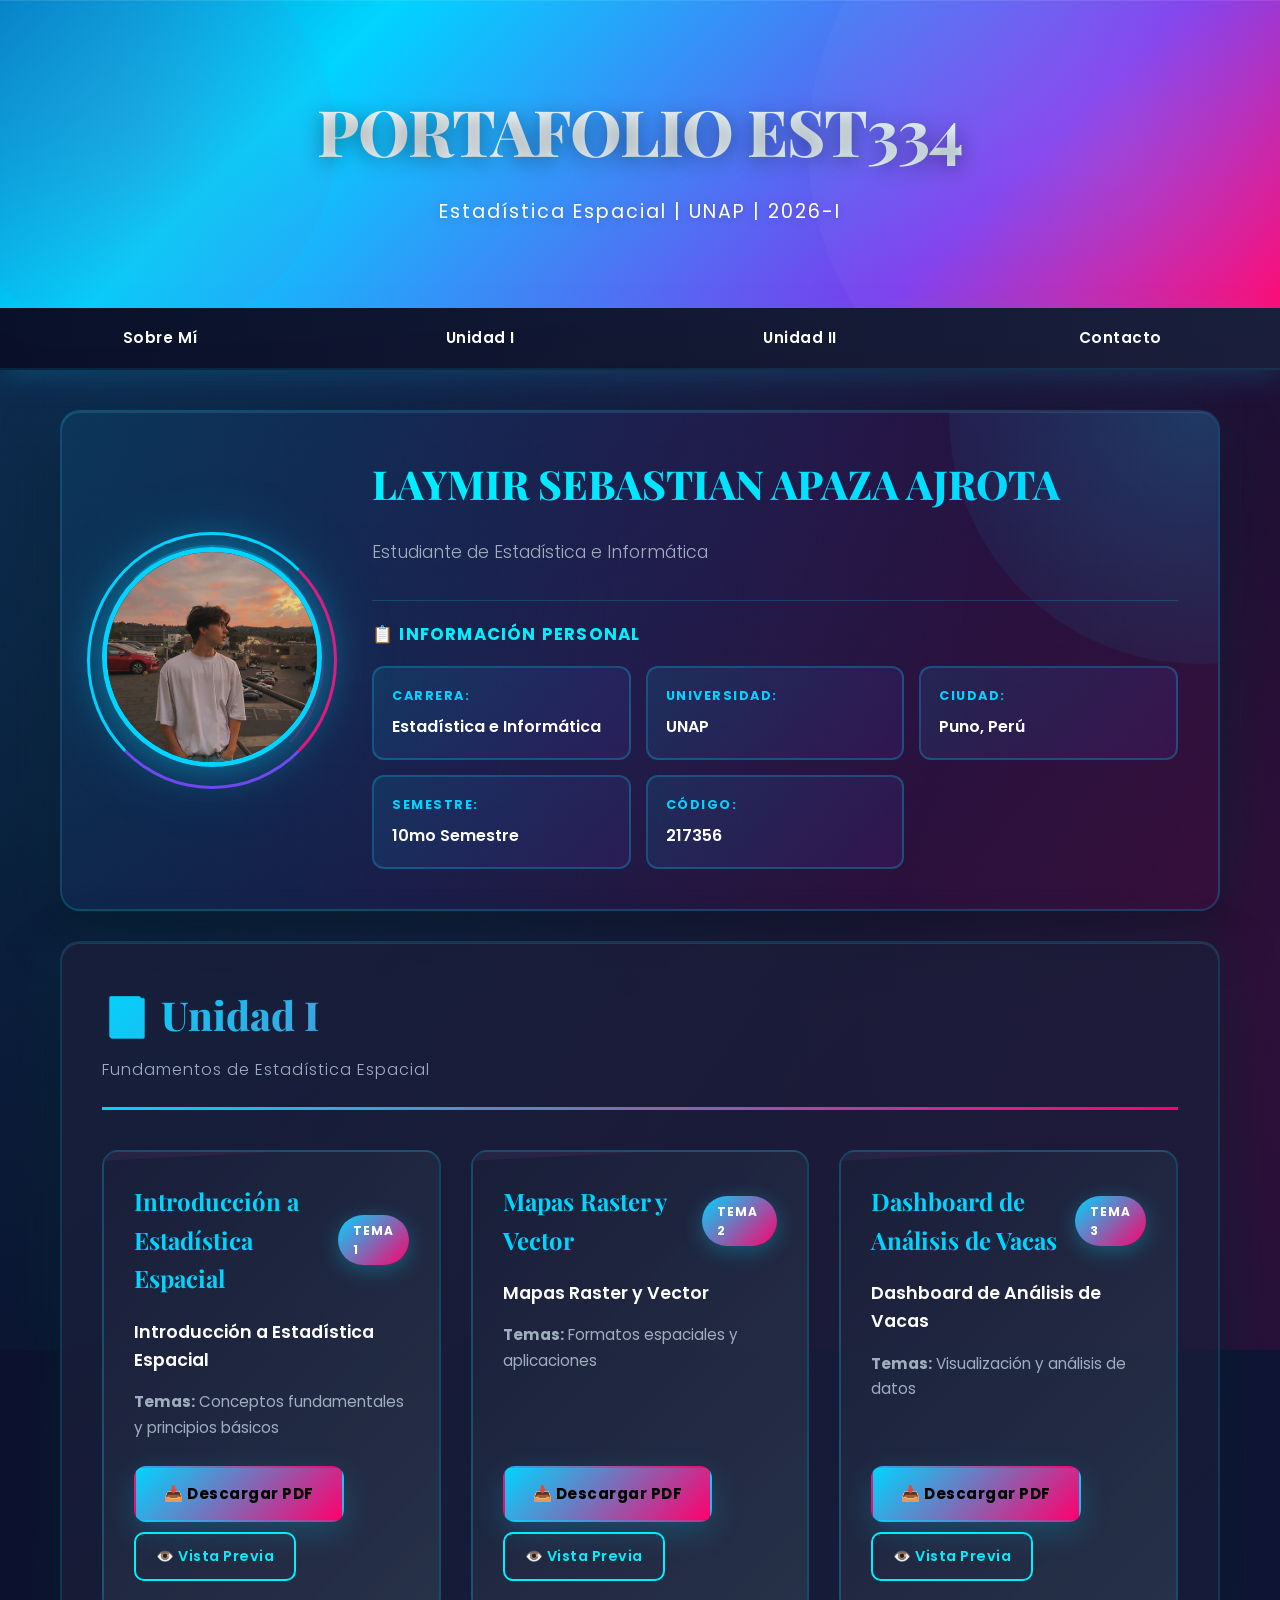
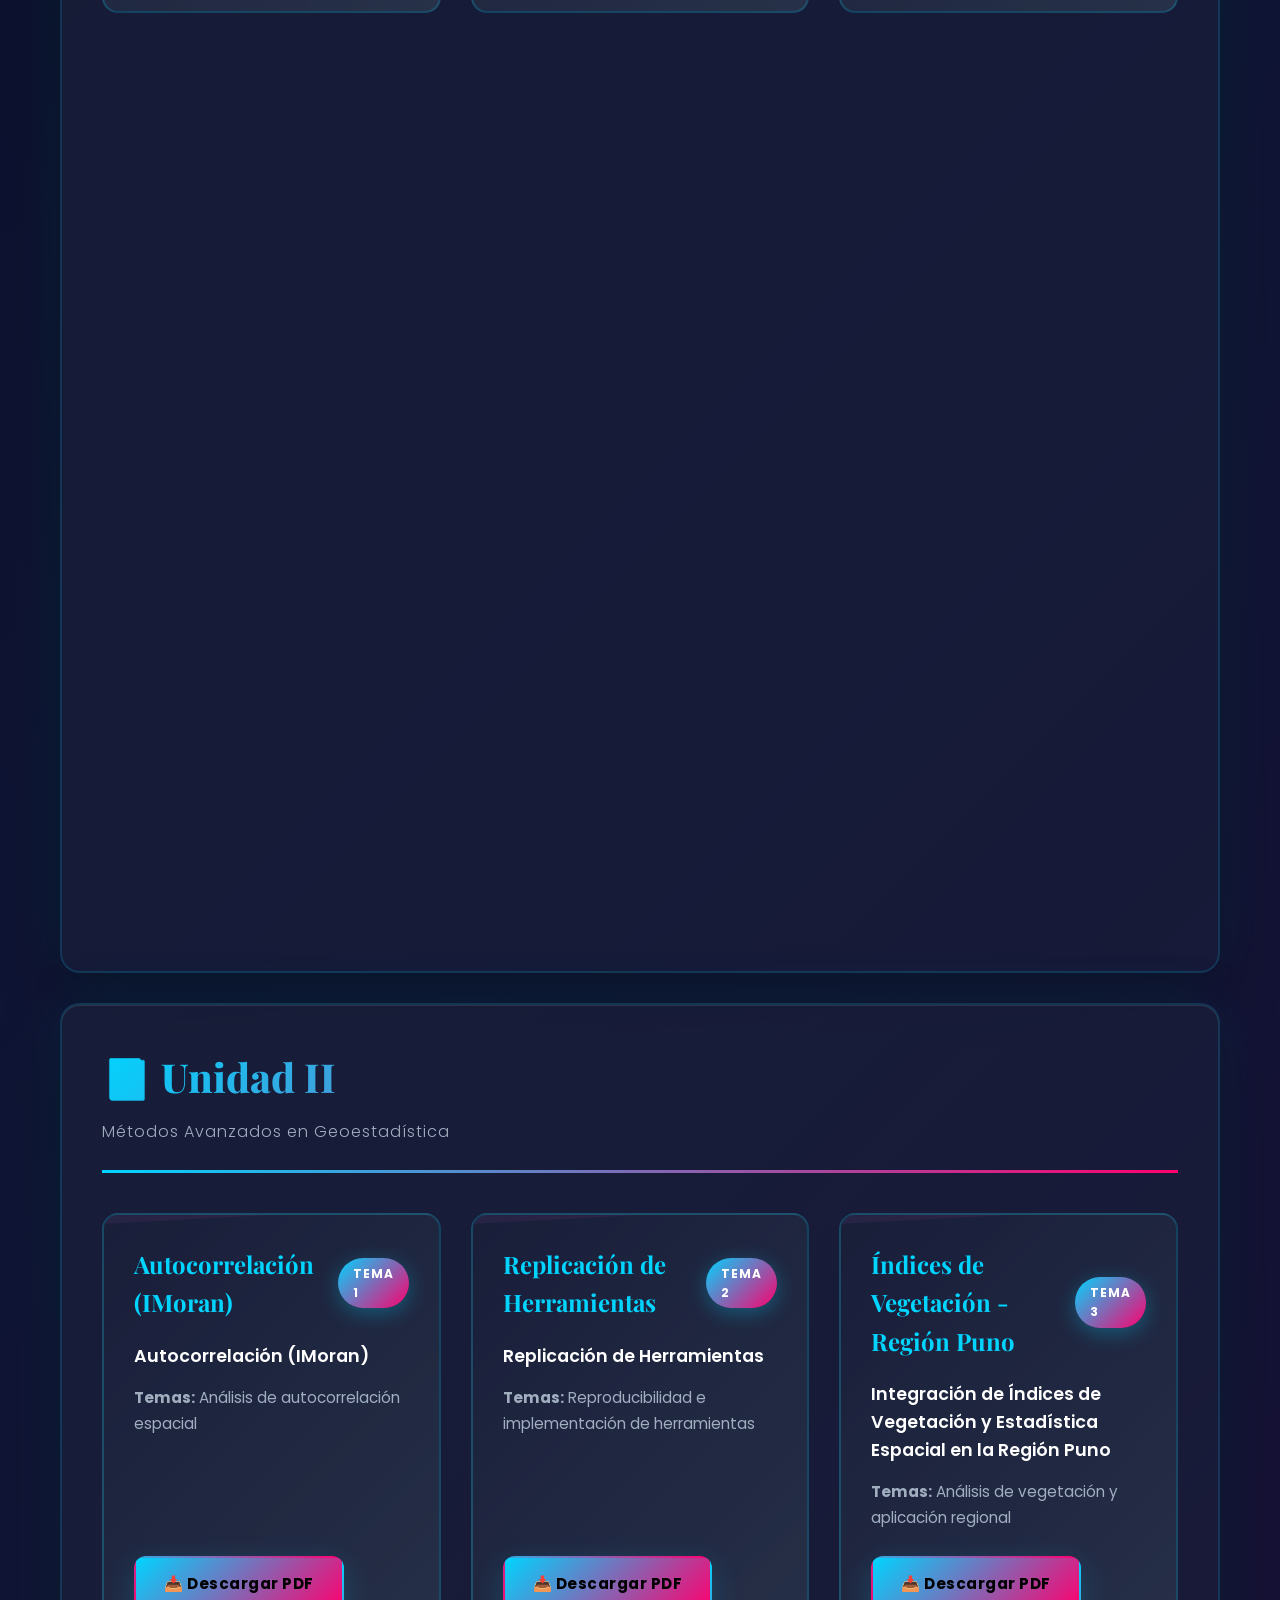
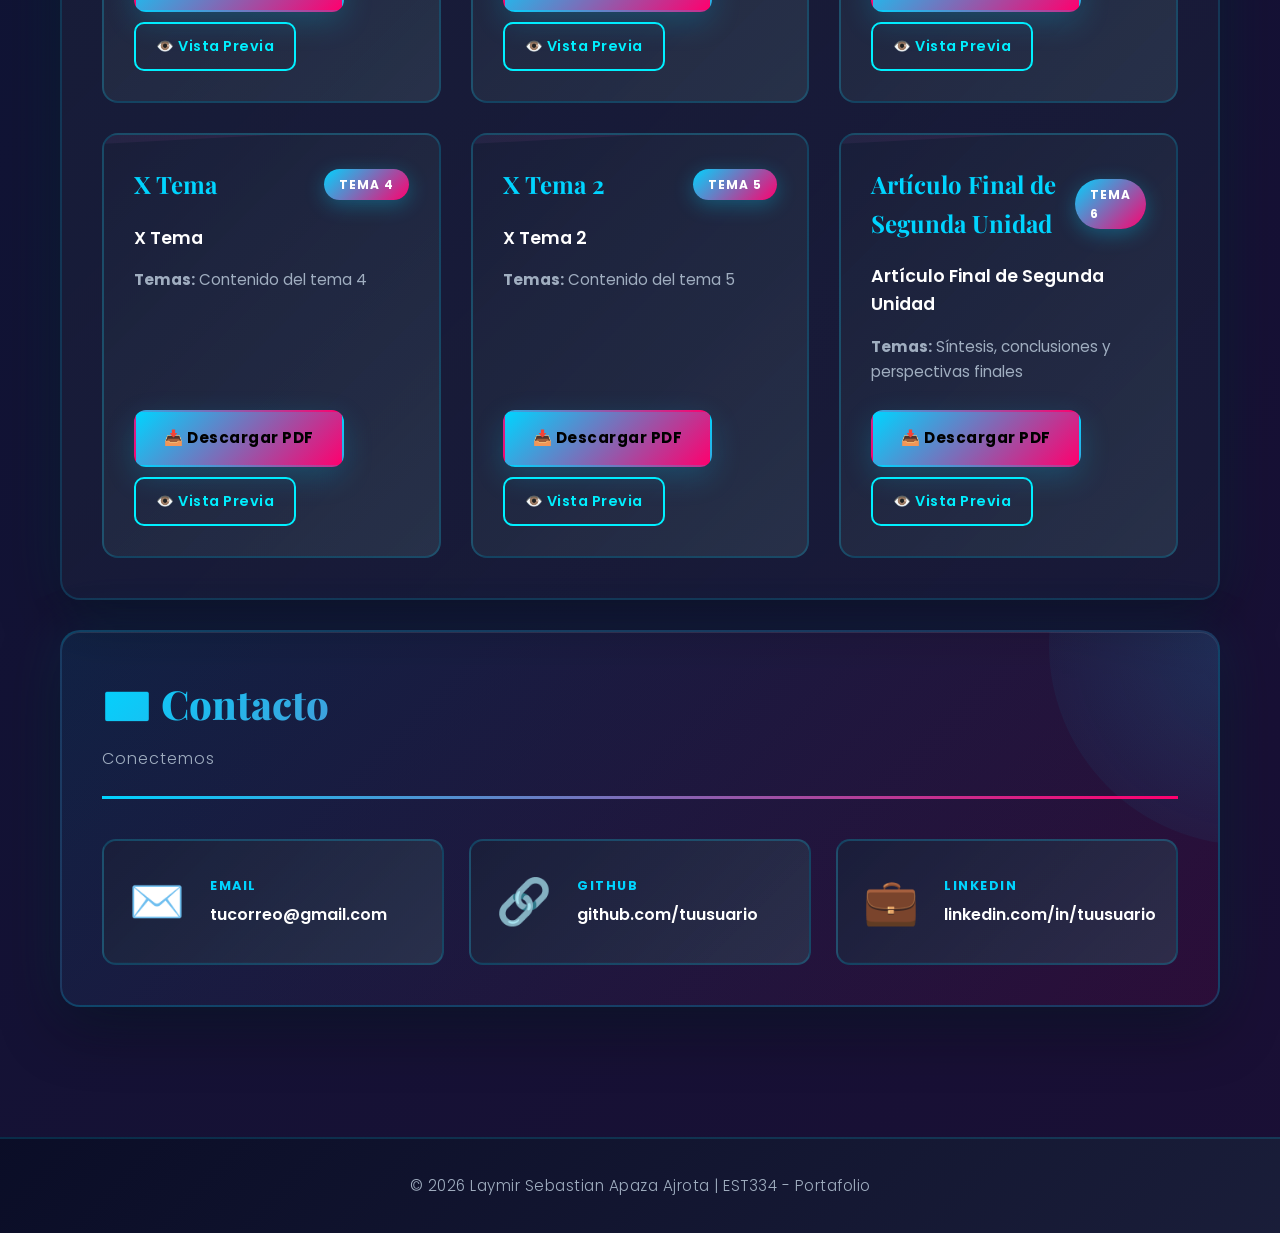
==== index.html @ fdd7b2a6 "Portafolio: 7 temas Unidad I y 6 temas Unidad II" ====
<!DOCTYPE html>
<html lang="es">

<head>
    <meta charset="UTF-8">
    <meta name="viewport" content="width=device-width, initial-scale=1.0">
    <title>Portafolio EST334 - Laymir Apaza</title>
    <link rel="stylesheet" href="styles.css">
</head>

<body>

    <!-- HEADER -->
    <header class="header">
        <div class="header-content">
            <div class="header-title">
                <h1>PORTAFOLIO EST334</h1>
                <p class="subtitle">Estadística Espacial | UNAP | 2026-I</p>
            </div>
        </div>
    </header>

    <!-- NAVEGACIÓN -->
    <nav class="navbar">
        <div class="nav-container">
            <a href="#sobre" class="nav-link">Sobre Mí</a>
            <a href="#unidad1" class="nav-link">Unidad I</a>
            <a href="#unidad2" class="nav-link">Unidad II</a>
            <a href="#contacto" class="nav-link">Contacto</a>
        </div>
    </nav>

    <!-- MAIN CONTENT -->
    <main class="container">

        <!-- SECCIÓN SOBRE MI -->
        <section id="sobre" class="card perfil-card">
            <div class="perfil-container">
                <div class="perfil-foto">
                    <img src="foto.jpg" alt="Laymir Apaza">
                    <div class="foto-border"></div>
                </div>
                <div class="perfil-info">
                    <h2 class="perfil-titulo">LAYMIR SEBASTIAN APAZA AJROTA</h2>
                    <p class="perfil-descripcion">
                        Estudiante de Estadística e Informática

                        <!-- INFORMACIÓN PERSONAL -->
                    <div class="info-section">
                        <h3 class="info-section-title">📋 Información Personal</h3>
                        <div class="datos-grid">
                            <div class="dato-item">
                                <span class="dato-label">Carrera:</span>
                                <span class="dato-valor">Estadística e Informática</span>
                            </div>
                            <div class="dato-item">
                                <span class="dato-label">Universidad:</span>
                                <span class="dato-valor">UNAP</span>
                            </div>
                            <div class="dato-item">
                                <span class="dato-label">Ciudad:</span>
                                <span class="dato-valor">Puno, Perú</span>
                            </div>
                            <div class="dato-item">
                                <span class="dato-label">Semestre:</span>
                                <span class="dato-valor">10mo Semestre</span>
                            </div>
                            <div class="dato-item">
                                <span class="dato-label">Código:</span>
                                <span class="dato-valor">217356</span>
                            </div>
                        </div>
                    </div>
                </div>
            </div>
        </section>

        <!-- SECCIÓN UNIDAD I -->
        <section id="unidad1" class="card">
            <div class="section-header">
                <h2>📘 Unidad I</h2>
                <p class="section-subtitle">Fundamentos de Estadística Espacial</p>
            </div>
            <div class="trabajos-grid">
                <article class="trabajo-card">
                    <div class="trabajo-header">
                        <h3>Introducción a Estadística Espacial</h3>
                        <span class="badge">Tema 1</span>
                    </div>
                    <p class="trabajo-descripcion">Introducción a Estadística Espacial</p>
                    <p class="trabajo-temas">
                        <strong>Temas:</strong> Conceptos fundamentales y principios básicos
                    </p>
                    <div class="trabajo-footer">
                        <a href="practicas/practica1.pdf" class="btn-trabajo" target="_blank" download>📥 Descargar PDF</a>
                        <button class="btn-preview" onclick="previewPDF('practicas/practica1.pdf')">👁️ Vista Previa</button>
                    </div>
                </article>

                <article class="trabajo-card">
                    <div class="trabajo-header">
                        <h3>Mapas Raster y Vector</h3>
                        <span class="badge">Tema 2</span>
                    </div>
                    <p class="trabajo-descripcion">Mapas Raster y Vector</p>
                    <p class="trabajo-temas">
                        <strong>Temas:</strong> Formatos espaciales y aplicaciones
                    </p>
                    <div class="trabajo-footer">
                        <a href="practicas/practica2.pdf" class="btn-trabajo" target="_blank" download>📥 Descargar PDF</a>
                        <button class="btn-preview" onclick="previewPDF('practicas/practica2.pdf')">👁️ Vista Previa</button>
                    </div>
                </article>

                <article class="trabajo-card">
                    <div class="trabajo-header">
                        <h3>Dashboard de Análisis de Vacas</h3>
                        <span class="badge">Tema 3</span>
                    </div>
                    <p class="trabajo-descripcion">Dashboard de Análisis de Vacas</p>
                    <p class="trabajo-temas">
                        <strong>Temas:</strong> Visualización y análisis de datos
                    </p>
                    <div class="trabajo-footer">
                        <a href="practicas/dashboard.pdf" class="btn-trabajo" target="_blank" download>📥 Descargar PDF</a>
                        <button class="btn-preview" onclick="previewPDF('practicas/dashboard.pdf')">👁️ Vista Previa</button>
                    </div>
                </article>

                <article class="trabajo-card">
                    <div class="trabajo-header">
                        <h3>Ejercicios Variable Aleatoria Gaussiana</h3>
                        <span class="badge">Tema 4</span>
                    </div>
                    <p class="trabajo-descripcion">Ejercicios de Variable Aleatoria Gaussiana</p>
                    <p class="trabajo-temas">
                        <strong>Temas:</strong> Ejercicios prácticos y soluciones
                    </p>
                    <div class="trabajo-footer">
                        <a href="practicas/ejercicios_gaussiana.pdf" class="btn-trabajo" target="_blank" download>📥 Descargar PDF</a>
                        <button class="btn-preview" onclick="previewPDF('practicas/ejercicios_gaussiana.pdf')">👁️ Vista Previa</button>
                    </div>
                </article>

                <article class="trabajo-card">
                    <div class="trabajo-header">
                        <h3>Exposición de Artículo</h3>
                        <span class="badge">Tema 5</span>
                    </div>
                    <p class="trabajo-descripcion">Exposición de Artículo</p>
                    <p class="trabajo-temas">
                        <strong>Temas:</strong> Análisis y presentación de investigación
                    </p>
                    <div class="trabajo-footer">
                        <a href="practicas/exposicion.pdf" class="btn-trabajo" target="_blank" download>📥 Descargar PDF</a>
                        <button class="btn-preview" onclick="previewPDF('practicas/exposicion.pdf')">👁️ Vista Previa</button>
                    </div>
                </article>

                <article class="trabajo-card">
                    <div class="trabajo-header">
                        <h3>Metodología de Jenks</h3>
                        <span class="badge">Tema 6</span>
                    </div>
                    <p class="trabajo-descripcion">Metodología de Jenks</p>
                    <p class="trabajo-temas">
                        <strong>Temas:</strong> Clasificación y análisis de datos espaciales
                    </p>
                    <div class="trabajo-footer">
                        <a href="practicas/jenks.pdf" class="btn-trabajo" target="_blank" download>📥 Descargar PDF</a>
                        <button class="btn-preview" onclick="previewPDF('practicas/jenks.pdf')">👁️ Vista Previa</button>
                    </div>
                </article>

                <article class="trabajo-card">
                    <div class="trabajo-header">
                        <h3>Artículo Primera Unidad</h3>
                        <span class="badge">Tema 7</span>
                    </div>
                    <p class="trabajo-descripcion">Artículo Primera Unidad</p>
                    <p class="trabajo-temas">
                        <strong>Temas:</strong> Síntesis y conclusiones de la unidad I
                    </p>
                    <div class="trabajo-footer">
                        <a href="practicas/articulo_unidad1.pdf" class="btn-trabajo" target="_blank" download>📥 Descargar PDF</a>
                        <button class="btn-preview" onclick="previewPDF('practicas/articulo_unidad1.pdf')">👁️ Vista Previa</button>
                    </div>
                </article>
            </div>
        </section>

        <!-- SECCIÓN UNIDAD II -->
        <section id="unidad2" class="card">
            <div class="section-header">
                <h2>📗 Unidad II</h2>
                <p class="section-subtitle">Métodos Avanzados en Geoestadística</p>
            </div>
            <div class="trabajos-grid">
                <article class="trabajo-card">
                    <div class="trabajo-header">
                        <h3>Autocorrelación (IMoran)</h3>
                        <span class="badge">Tema 1</span>
                    </div>
                    <p class="trabajo-descripcion">Autocorrelación (IMoran)</p>
                    <p class="trabajo-temas">
                        <strong>Temas:</strong> Análisis de autocorrelación espacial
                    </p>
                    <div class="trabajo-footer">
                        <a href="practicas/autocorrelacion.pdf" class="btn-trabajo" target="_blank" download>📥 Descargar PDF</a>
                        <button class="btn-preview" onclick="previewPDF('practicas/autocorrelacion.pdf')">👁️ Vista Previa</button>
                    </div>
                </article>

                <article class="trabajo-card">
                    <div class="trabajo-header">
                        <h3>Replicación de Herramientas</h3>
                        <span class="badge">Tema 2</span>
                    </div>
                    <p class="trabajo-descripcion">Replicación de Herramientas</p>
                    <p class="trabajo-temas">
                        <strong>Temas:</strong> Reproducibilidad e implementación de herramientas
                    </p>
                    <div class="trabajo-footer">
                        <a href="practicas/replicacion.pdf" class="btn-trabajo" target="_blank" download>📥 Descargar PDF</a>
                        <button class="btn-preview" onclick="previewPDF('practicas/replicacion.pdf')">👁️ Vista Previa</button>
                    </div>
                </article>

                <article class="trabajo-card">
                    <div class="trabajo-header">
                        <h3>Índices de Vegetación - Región Puno</h3>
                        <span class="badge">Tema 3</span>
                    </div>
                    <p class="trabajo-descripcion">Integración de Índices de Vegetación y Estadística Espacial en la Región Puno</p>
                    <p class="trabajo-temas">
                        <strong>Temas:</strong> Análisis de vegetación y aplicación regional
                    </p>
                    <div class="trabajo-footer">
                        <a href="practicas/vegetacion_puno.pdf" class="btn-trabajo" target="_blank" download>📥 Descargar PDF</a>
                        <button class="btn-preview" onclick="previewPDF('practicas/vegetacion_puno.pdf')">👁️ Vista Previa</button>
                    </div>
                </article>

                <article class="trabajo-card">
                    <div class="trabajo-header">
                        <h3>X Tema</h3>
                        <span class="badge">Tema 4</span>
                    </div>
                    <p class="trabajo-descripcion">X Tema</p>
                    <p class="trabajo-temas">
                        <strong>Temas:</strong> Contenido del tema 4
                    </p>
                    <div class="trabajo-footer">
                        <a href="practicas/tema4.pdf" class="btn-trabajo" target="_blank" download>📥 Descargar PDF</a>
                        <button class="btn-preview" onclick="previewPDF('practicas/tema4.pdf')">👁️ Vista Previa</button>
                    </div>
                </article>

                <article class="trabajo-card">
                    <div class="trabajo-header">
                        <h3>X Tema 2</h3>
                        <span class="badge">Tema 5</span>
                    </div>
                    <p class="trabajo-descripcion">X Tema 2</p>
                    <p class="trabajo-temas">
                        <strong>Temas:</strong> Contenido del tema 5
                    </p>
                    <div class="trabajo-footer">
                        <a href="practicas/tema5.pdf" class="btn-trabajo" target="_blank" download>📥 Descargar PDF</a>
                        <button class="btn-preview" onclick="previewPDF('practicas/tema5.pdf')">👁️ Vista Previa</button>
                    </div>
                </article>

                <article class="trabajo-card">
                    <div class="trabajo-header">
                        <h3>Artículo Final de Segunda Unidad</h3>
                        <span class="badge">Tema 6</span>
                    </div>
                    <p class="trabajo-descripcion">Artículo Final de Segunda Unidad</p>
                    <p class="trabajo-temas">
                        <strong>Temas:</strong> Síntesis, conclusiones y perspectivas finales
                    </p>
                    <div class="trabajo-footer">
                        <a href="practicas/articulo_unidad2.pdf" class="btn-trabajo" target="_blank" download>📥 Descargar PDF</a>
                        <button class="btn-preview" onclick="previewPDF('practicas/articulo_unidad2.pdf')">👁️ Vista Previa</button>
                    </div>
                </article>
            </div>
        </section>

        <!-- SECCIÓN CONTACTO -->
        <section id="contacto" class="card contacto-card">
            <div class="section-header">
                <h2>📧 Contacto</h2>
                <p class="section-subtitle">Conectemos</p>
            </div>
            <div class="contacto-container">
                <a href="mailto:laymir@example.com" class="contacto-link">
                    <span class="contacto-icon">✉️</span>
                    <div>
                        <p class="contacto-tipo">Email</p>
                        <p class="contacto-valor">tucorreo@gmail.com</p>
                    </div>
                </a>
                <a href="https://github.com" class="contacto-link">
                    <span class="contacto-icon">🔗</span>
                    <div>
                        <p class="contacto-tipo">GitHub</p>
                        <p class="contacto-valor">github.com/tuusuario</p>
                    </div>
                </a>
                <a href="https://linkedin.com" class="contacto-link">
                    <span class="contacto-icon">💼</span>
                    <div>
                        <p class="contacto-tipo">LinkedIn</p>
                        <p class="contacto-valor">linkedin.com/in/tuusuario</p>
                    </div>
                </a>
            </div>
        </section>

    </main>

    <!-- FOOTER -->
    <footer class="footer">
        <p>&copy; 2026 Laymir Sebastian Apaza Ajrota | EST334 - Portafolio</p>
    </footer>

    <!-- MODAL PARA VISTA PREVIA DE PDF -->
    <div id="pdfModal" class="pdf-modal">
        <div class="pdf-modal-content">
            <button class="pdf-close" onclick="closePDFModal()">&times;</button>
            <div class="pdf-container">
                <iframe id="pdfViewer" src="" width="100%" height="600px"></iframe>
            </div>
            <div class="pdf-modal-footer">
                <p id="pdfFileName">Documento</p>
                <a id="pdfDownloadLink" href="" target="_blank" download class="btn-download-modal">Descargar PDF</a>
            </div>
        </div>
    </div>

    <script src="script.js"></script>

</body>

</html>
---- styles.css ----
/* ==========================================
   VARIABLES Y ESTILOS GLOBALES
========================================== */

@import url('https://fonts.googleapis.com/css2?family=Poppins:wght@300;400;500;600;700;800&family=Playfair+Display:wght@600;700;800&display=swap');

:root {
    --primary-color: #00d4ff;
    --primary-dark: #0088cc;
    --secondary-color: #ff006e;
    --accent-purple: #7c3aed;
    --bg-dark: #0a0e27;
    --bg-card: #1a1f3a;
    --bg-hover: #2d3561;
    --text-primary: #ffffff;
    --text-secondary: #a0aec0;
    --border-color: #475569;
    --accent: #00f0ff;
    --success: #10b981;
    --transition: all 0.4s cubic-bezier(0.4, 0, 0.2, 1);
    --transition-fast: all 0.2s ease-out;
}

* {
    margin: 0;
    padding: 0;
    box-sizing: border-box;
}

html {
    scroll-behavior: smooth;
}

body {
    font-family: 'Poppins', sans-serif;
    background: linear-gradient(135deg, var(--bg-dark) 0%, #0f1535 50%, #1a0f35 100%);
    color: var(--text-primary);
    line-height: 1.6;
    min-height: 100vh;
    position: relative;
    overflow-x: hidden;
}

/* Efectos de fondo animados */
body::before {
    content: '';
    position: fixed;
    top: -50%;
    left: -50%;
    width: 200%;
    height: 200%;
    background:
        radial-gradient(circle at 20% 50%, rgba(0, 212, 255, 0.15) 0%, transparent 50%),
        radial-gradient(circle at 80% 80%, rgba(255, 0, 110, 0.15) 0%, transparent 50%),
        radial-gradient(circle at 40% 20%, rgba(124, 58, 237, 0.1) 0%, transparent 50%);
    pointer-events: none;
    z-index: -1;
    animation: bgShift 20s ease-in-out infinite;
}

body::after {
    content: '';
    position: fixed;
    top: 0;
    left: 0;
    width: 100%;
    height: 100%;
    background: url('data:image/svg+xml,<svg xmlns="http://www.w3.org/2000/svg" width="100" height="100"><defs><pattern id="grid" width="20" height="20" patternUnits="userSpaceOnUse"><path d="M 20 0 L 0 0 0 20" fill="none" stroke="rgba(255,255,255,.03)" stroke-width="1"/></pattern></defs><rect width="100" height="100" fill="url(%23grid)"/></svg>');
    pointer-events: none;
    z-index: -1;
    opacity: 0.5;
}

@keyframes bgShift {

    0%,
    100% {
        transform: translate(0, 0);
    }

    25% {
        transform: translate(-30px, -30px);
    }

    50% {
        transform: translate(30px, 30px);
    }

    75% {
        transform: translate(-20px, 30px);
    }
}

/* ==========================================
   HEADER
========================================== */

.header {
    background: linear-gradient(135deg, #0088cc 0%, #00d4ff 25%, #7c3aed 75%, #ff006e 100%);
    padding: 80px 20px;
    text-align: center;
    position: relative;
    overflow: hidden;
    box-shadow: 0 20px 60px rgba(0, 212, 255, 0.3), inset 0 1px 0 rgba(255, 255, 255, 0.1);
}

.header::before {
    content: '';
    position: absolute;
    top: -50%;
    right: -10%;
    width: 600px;
    height: 600px;
    background: radial-gradient(circle, rgba(255, 255, 255, 0.1), transparent);
    border-radius: 50%;
    animation: float 8s ease-in-out infinite;
}

.header::after {
    content: '';
    position: absolute;
    bottom: -10%;
    left: -5%;
    width: 400px;
    height: 400px;
    background: radial-gradient(circle, rgba(255, 0, 110, 0.1), transparent);
    border-radius: 50%;
    animation: float 10s ease-in-out infinite reverse;
}

.header-content {
    position: relative;
    z-index: 2;
}

.header-title h1 {
    font-family: 'Playfair Display', serif;
    font-size: 4rem;
    margin-bottom: 15px;
    font-weight: 800;
    text-shadow: 0 4px 20px rgba(0, 0, 0, 0.4);
    animation: slideDown 1s ease-out;
    letter-spacing: -1px;
    background: linear-gradient(135deg, #ffffff, #e0f7ff);
    -webkit-background-clip: text;
    -webkit-text-fill-color: transparent;
    background-clip: text;
}

.header-title .subtitle {
    font-size: 1.2rem;
    opacity: 0.95;
    font-weight: 400;
    letter-spacing: 2px;
    animation: slideDown 1s ease-out 0.2s both;
    text-shadow: 0 2px 10px rgba(0, 0, 0, 0.2);
}

@keyframes slideDown {
    from {
        opacity: 0;
        transform: translateY(-40px);
    }

    to {
        opacity: 1;
        transform: translateY(0);
    }
}

@keyframes float {

    0%,
    100% {
        transform: translateY(0px);
    }

    50% {
        transform: translateY(40px);
    }
}

/* ==========================================
   NAVEGACIÓN
========================================== */

.navbar {
    background: linear-gradient(90deg, rgba(10, 14, 39, 0.95), rgba(26, 31, 58, 0.95));
    padding: 0;
    position: sticky;
    top: 0;
    z-index: 100;
    box-shadow: 0 8px 32px rgba(0, 212, 255, 0.15);
    backdrop-filter: blur(20px);
    border-bottom: 2px solid rgba(0, 212, 255, 0.1);
}

.nav-container {
    display: flex;
    justify-content: center;
    align-items: center;
    gap: 0;
    max-width: 1400px;
    margin: 0 auto;
    flex-wrap: wrap;
}

.nav-link {
    color: var(--text-primary);
    text-decoration: none;
    padding: 18px 30px;
    font-weight: 600;
    font-size: 0.95rem;
    position: relative;
    transition: var(--transition);
    flex: 1;
    text-align: center;
    letter-spacing: 0.5px;
}

.nav-link::before {
    content: '';
    position: absolute;
    bottom: 0;
    left: 50%;
    width: 0;
    height: 2px;
    background: linear-gradient(90deg, var(--primary-color), var(--secondary-color));
    transform: translateX(-50%);
    transition: width 0.5s cubic-bezier(0.4, 0, 0.2, 1);
}

.nav-link::after {
    content: '';
    position: absolute;
    top: 50%;
    left: 0;
    right: 0;
    height: 100%;
    background: linear-gradient(90deg, rgba(0, 212, 255, 0.1), rgba(255, 0, 110, 0.1));
    transform: translateY(-50%) scaleX(0);
    transform-origin: center;
    transition: transform 0.4s cubic-bezier(0.4, 0, 0.2, 1);
    z-index: -1;
}

.nav-link:hover {
    color: var(--accent);
    text-shadow: 0 0 20px rgba(0, 212, 255, 0.5);
}

.nav-link:hover::before {
    width: 30px;
}

.nav-link:hover::after {
    transform: translateY(-50%) scaleX(1);
}

/* ==========================================
   CONTENEDOR PRINCIPAL
========================================== */

.container {
    max-width: 1200px;
    margin: 0 auto;
    padding: 40px 20px;
}

/* ==========================================
   TARJETAS GENERALES
========================================== */

.card {
    background: linear-gradient(135deg,
            rgba(26, 31, 58, 0.8) 0%,
            rgba(26, 31, 58, 0.6) 100%);
    border-radius: 20px;
    padding: 40px;
    margin-bottom: 30px;
    box-shadow:
        0 20px 60px rgba(0, 0, 0, 0.4),
        0 0 60px rgba(0, 212, 255, 0.1),
        inset 0 1px 0 rgba(255, 255, 255, 0.1);
    border: 2px solid rgba(0, 212, 255, 0.15);
    transition: var(--transition);
    position: relative;
    overflow: hidden;
    animation: fadeInUp 0.8s ease-out;
}

.card::before {
    content: '';
    position: absolute;
    top: -50%;
    right: -20%;
    width: 400px;
    height: 400px;
    background: radial-gradient(circle, rgba(0, 212, 255, 0.15), transparent);
    border-radius: 50%;
    animation: float 20s ease-in-out infinite;
}

.card:hover {
    transform: translateY(-10px);
    border-color: rgba(0, 212, 255, 0.35);
    box-shadow:
        0 30px 80px rgba(0, 212, 255, 0.2),
        0 0 80px rgba(0, 212, 255, 0.15),
        inset 0 1px 0 rgba(255, 255, 255, 0.15);
}

@keyframes fadeInUp {
    from {
        opacity: 0;
        transform: translateY(40px);
    }

    to {
        opacity: 1;
        transform: translateY(0);
    }
}

.section-header {
    margin-bottom: 40px;
    border-bottom: 3px solid;
    border-image: linear-gradient(90deg, var(--primary-color), var(--secondary-color)) 1;
    padding-bottom: 25px;
    position: relative;
}

.section-header h2 {
    font-family: 'Playfair Display', serif;
    font-size: 2.5rem;
    margin-bottom: 10px;
    background: linear-gradient(135deg, var(--primary-color), var(--secondary-color));
    -webkit-background-clip: text;
    -webkit-text-fill-color: transparent;
    background-clip: text;
    font-weight: 800;
}

.section-subtitle {
    color: var(--text-secondary);
    font-size: 1rem;
    font-weight: 300;
    letter-spacing: 1px;
}

/* ==========================================
   SECCIÓN PERFIL
========================================== */

.perfil-card {
    background: linear-gradient(135deg,
            rgba(0, 212, 255, 0.08) 0%,
            rgba(124, 58, 237, 0.08) 50%,
            rgba(255, 0, 110, 0.05) 100%);
    border: 2px solid rgba(0, 212, 255, 0.2);
    position: relative;
    overflow: hidden;
}

.perfil-card::before {
    content: '';
    position: absolute;
    top: -50%;
    right: -20%;
    width: 500px;
    height: 500px;
    background: radial-gradient(circle, rgba(0, 212, 255, 0.2), transparent);
    border-radius: 50%;
    animation: float 15s ease-in-out infinite;
    z-index: 0;
}

.perfil-container {
    display: flex;
    align-items: center;
    gap: 50px;
    position: relative;
    z-index: 1;
}

.perfil-foto {
    position: relative;
    flex-shrink: 0;
    animation: scaleIn 0.8s ease-out;
}

.perfil-foto img {
    width: 220px;
    height: 220px;
    border-radius: 50%;
    border: 5px solid var(--primary-color);
    object-fit: cover;
    transition: var(--transition);
    box-shadow:
        0 0 40px rgba(0, 212, 255, 0.4),
        0 0 80px rgba(0, 212, 255, 0.2),
        inset 0 0 20px rgba(0, 212, 255, 0.1);
    position: relative;
    z-index: 2;
}

.perfil-foto img:hover {
    transform: scale(1.08) rotateZ(5deg);
    box-shadow:
        0 0 60px rgba(0, 212, 255, 0.6),
        0 0 100px rgba(0, 212, 255, 0.3),
        inset 0 0 20px rgba(0, 212, 255, 0.2);
    filter: brightness(1.1);
}

.foto-border {
    position: absolute;
    top: -15px;
    left: -15px;
    right: -15px;
    bottom: -15px;
    border: 3px solid transparent;
    border-top-color: var(--primary-color);
    border-right-color: var(--secondary-color);
    border-bottom-color: var(--accent-purple);
    border-left-color: var(--primary-color);
    border-radius: 50%;
    animation: rotateBorder 8s linear infinite;
    z-index: 1;
}

.foto-border::after {
    content: '';
    position: absolute;
    inset: 10px;
    border: 2px solid transparent;
    border-top-color: rgba(0, 212, 255, 0.3);
    border-right-color: rgba(255, 0, 110, 0.3);
    border-radius: 50%;
    animation: rotateBorder 12s linear infinite reverse;
}

@keyframes scaleIn {
    from {
        opacity: 0;
        transform: scale(0.7);
    }

    to {
        opacity: 1;
        transform: scale(1);
    }
}

@keyframes rotateBorder {
    from {
        transform: rotate(0deg);
    }

    to {
        transform: rotate(360deg);
    }
}

.perfil-info {
    flex: 1;
}

.perfil-titulo {
    font-family: 'Playfair Display', serif;
    font-size: 2.5rem;
    margin-bottom: 20px;
    color: var(--text-primary);
    animation: slideDown 0.8s ease-out 0.2s both;
    background: linear-gradient(135deg, var(--accent), var(--primary-color));
    -webkit-background-clip: text;
    -webkit-text-fill-color: transparent;
    background-clip: text;
    font-weight: 800;
}

.perfil-descripcion {
    color: var(--text-secondary);
    font-size: 1.1rem;
    margin-bottom: 30px;
    line-height: 1.9;
    animation: slideDown 0.8s ease-out 0.3s both;
    font-weight: 300;
}

.datos-grid {
    display: grid;
    grid-template-columns: repeat(auto-fit, minmax(200px, 1fr));
    gap: 15px;
    animation: slideDown 0.8s ease-out 0.4s both;
}

.dato-item {
    background: linear-gradient(135deg,
            rgba(0, 212, 255, 0.1) 0%,
            rgba(124, 58, 237, 0.1) 100%);
    padding: 18px;
    border-radius: 12px;
    border: 2px solid rgba(0, 212, 255, 0.25);
    transition: var(--transition);
    position: relative;
    overflow: hidden;
}

.dato-item::before {
    content: '';
    position: absolute;
    top: 0;
    left: -100%;
    width: 100%;
    height: 100%;
    background: linear-gradient(90deg, transparent, rgba(0, 212, 255, 0.2), transparent);
    transition: left 0.6s ease;
}

.dato-item:hover {
    background: linear-gradient(135deg,
            rgba(0, 212, 255, 0.2) 0%,
            rgba(124, 58, 237, 0.2) 100%);
    border-color: rgba(0, 212, 255, 0.5);
    transform: translateY(-8px);
    box-shadow: 0 15px 40px rgba(0, 212, 255, 0.15);
}

.dato-item:hover::before {
    left: 100%;
}

.dato-label {
    display: block;
    color: var(--primary-color);
    font-weight: 700;
    font-size: 0.8rem;
    text-transform: uppercase;
    letter-spacing: 1.5px;
    margin-bottom: 8px;
}

.dato-valor {
    display: block;
    color: var(--text-primary);
    font-weight: 600;
    font-size: 1rem;
}

/* ==========================================
   SECCIÓN DE INFORMACIÓN ADICIONAL
========================================== */

.info-section {
    margin-top: 28px;
    padding-top: 20px;
    border-top: 1px solid rgba(0, 212, 255, 0.2);
    animation: slideDown 0.8s ease-out both;
}

.info-section:nth-child(3) {
    animation-delay: 0.5s;
}

.info-section:nth-child(4) {
    animation-delay: 0.6s;
}

.info-section-title {
    font-size: 1.05rem;
    color: var(--accent);
    margin-bottom: 18px;
    font-weight: 700;
    text-transform: uppercase;
    letter-spacing: 1.2px;
    display: flex;
    align-items: center;
    gap: 10px;
}



/* ==========================================
   TRABAJOS - GRID
========================================== */

.trabajos-grid {
    display: grid;
    grid-template-columns: repeat(auto-fit, minmax(320px, 1fr));
    gap: 30px;
}

.trabajo-card {
    background: linear-gradient(135deg,
            rgba(26, 31, 58, 0.9) 0%,
            rgba(51, 65, 85, 0.6) 100%);
    padding: 30px;
    border-radius: 16px;
    border: 2px solid rgba(0, 212, 255, 0.2);
    transition: var(--transition);
    position: relative;
    overflow: hidden;
    display: flex;
    flex-direction: column;
    cursor: pointer;
}

.trabajo-card::before {
    content: '';
    position: absolute;
    top: -100%;
    left: 0;
    right: 0;
    height: 100%;
    background: linear-gradient(135deg,
            rgba(0, 212, 255, 0.1) 0%,
            rgba(255, 0, 110, 0.1) 100%);
    transform: skewY(-3deg);
    transition: top 0.6s cubic-bezier(0.4, 0, 0.2, 1);
    z-index: 0;
}

.trabajo-card::after {
    content: '';
    position: absolute;
    top: 0;
    left: 0;
    right: 0;
    height: 3px;
    background: linear-gradient(90deg, var(--primary-color), var(--secondary-color));
    transform: scaleX(0);
    transform-origin: left;
    transition: transform 0.5s cubic-bezier(0.4, 0, 0.2, 1);
    z-index: 2;
}

.trabajo-card:hover {
    transform: translateY(-15px);
    background: linear-gradient(135deg,
            rgba(26, 31, 58, 1) 0%,
            rgba(51, 65, 85, 0.9) 100%);
    box-shadow:
        0 30px 60px rgba(0, 212, 255, 0.25),
        0 0 60px rgba(255, 0, 110, 0.1),
        inset 0 1px 0 rgba(255, 255, 255, 0.1);
    border-color: rgba(0, 212, 255, 0.5);
}

.trabajo-card:hover::before {
    top: 0;
}

.trabajo-card:hover::after {
    transform: scaleX(1);
}

.trabajo-header {
    display: flex;
    justify-content: space-between;
    align-items: center;
    margin-bottom: 20px;
    position: relative;
    z-index: 1;
}

.trabajo-card h3 {
    font-family: 'Playfair Display', serif;
    font-size: 1.5rem;
    margin: 0;
    color: var(--primary-color);
    font-weight: 700;
}

.badge {
    background: linear-gradient(135deg, var(--primary-color), var(--secondary-color));
    color: white;
    padding: 6px 15px;
    border-radius: 25px;
    font-size: 0.75rem;
    font-weight: 700;
    text-transform: uppercase;
    letter-spacing: 1px;
    box-shadow: 0 5px 20px rgba(0, 212, 255, 0.3);
}

.trabajo-descripcion {
    color: var(--text-primary);
    font-weight: 600;
    margin-bottom: 15px;
    font-size: 1.1rem;
    position: relative;
    z-index: 1;
}

.trabajo-temas {
    color: var(--text-secondary);
    font-size: 0.95rem;
    margin-bottom: 25px;
    flex-grow: 1;
    position: relative;
    z-index: 1;
    line-height: 1.7;
}

.btn-trabajo {
    display: inline-block;
    background: linear-gradient(135deg, var(--primary-color), var(--secondary-color));
    color: #000;
    padding: 14px 28px;
    border-radius: 12px;
    text-decoration: none;
    font-weight: 700;
    transition: var(--transition);
    border: 2px solid transparent;
    cursor: pointer;
    text-align: center;
    position: relative;
    z-index: 1;
    font-size: 0.95rem;
    letter-spacing: 0.5px;
    box-shadow: 0 10px 30px rgba(0, 212, 255, 0.2);
}

.btn-trabajo:hover {
    transform: translateY(-5px);
    box-shadow: 0 20px 50px rgba(0, 212, 255, 0.4);
    background: linear-gradient(135deg, var(--secondary-color), var(--primary-color));
}

.btn-trabajo:active {
    transform: translateY(-2px);
}

/* ==========================================
   FOOTER DEL TRABAJO - BOTONES
========================================== */

.trabajo-footer {
    display: flex;
    gap: 10px;
    position: relative;
    z-index: 1;
    flex-wrap: wrap;
}

.btn-preview {
    display: inline-block;
    background: transparent;
    color: var(--accent);
    padding: 12px 20px;
    border-radius: 10px;
    border: 2px solid var(--accent);
    text-decoration: none;
    font-weight: 600;
    transition: var(--transition);
    cursor: pointer;
    text-align: center;
    font-size: 0.9rem;
    letter-spacing: 0.5px;
    font-family: inherit;
}

.btn-preview:hover {
    background: var(--accent);
    color: #000;
    transform: translateY(-3px);
    box-shadow: 0 10px 25px rgba(0, 212, 255, 0.3);
}

.btn-preview:active {
    transform: translateY(-1px);
}

/* ==========================================
   BOTÓN GITHUB
========================================== */

.btn-github {
    display: inline-flex;
    align-items: center;
    justify-content: center;
    gap: 8px;
    background: linear-gradient(135deg, #1f2937, #111827);
    color: white;
    padding: 12px 24px;
    border-radius: 10px;
    border: 2px solid rgba(255, 255, 255, 0.2);
    text-decoration: none;
    font-weight: 600;
    transition: var(--transition);
    cursor: pointer;
    text-align: center;
    font-size: 0.9rem;
    letter-spacing: 0.5px;
}

.btn-github:hover {
    background: linear-gradient(135deg, #374151, #1f2937);
    border-color: rgba(255, 255, 255, 0.4);
    transform: translateY(-3px);
    box-shadow: 0 10px 25px rgba(0, 0, 0, 0.3);
}

.btn-github:active {
    transform: translateY(-1px);
}

/* ==========================================
   FOOTER DUAL - MÚLTIPLES BOTONES
========================================== */

.trabajo-footer-dual {
    display: flex;
    gap: 12px;
    position: relative;
    z-index: 1;
    flex-wrap: wrap;
    align-items: center;
}

.grupo-botones {
    display: flex;
    gap: 10px;
    flex-wrap: wrap;
}

/* ==========================================
   SECCIÓN CONTACTO
========================================== */

.contacto-card {
    background: linear-gradient(135deg,
            rgba(0, 212, 255, 0.08) 0%,
            rgba(255, 0, 110, 0.08) 100%);
    border: 2px solid rgba(0, 212, 255, 0.2);
}

.contacto-container {
    display: grid;
    grid-template-columns: repeat(auto-fit, minmax(280px, 1fr));
    gap: 25px;
}

.contacto-link {
    display: flex;
    align-items: center;
    gap: 25px;
    padding: 25px;
    background: linear-gradient(135deg,
            rgba(26, 31, 58, 0.9) 0%,
            rgba(51, 65, 85, 0.6) 100%);
    border: 2px solid rgba(0, 212, 255, 0.2);
    border-radius: 14px;
    text-decoration: none;
    color: var(--text-primary);
    transition: var(--transition);
    position: relative;
    overflow: hidden;
}

.contacto-link::before {
    content: '';
    position: absolute;
    top: 0;
    left: 0;
    right: 0;
    bottom: 0;
    background: linear-gradient(135deg,
            rgba(0, 212, 255, 0.1) 0%,
            rgba(255, 0, 110, 0.1) 100%);
    transform: translateY(100%);
    transition: transform 0.5s cubic-bezier(0.4, 0, 0.2, 1);
    z-index: 0;
}

.contacto-link:hover {
    background: linear-gradient(135deg,
            rgba(26, 31, 58, 1) 0%,
            rgba(51, 65, 85, 0.9) 100%);
    border-color: rgba(0, 212, 255, 0.5);
    transform: translateY(-5px);
    box-shadow:
        0 20px 50px rgba(0, 212, 255, 0.2),
        0 0 40px rgba(255, 0, 110, 0.1);
}

.contacto-link:hover::before {
    transform: translateY(0);
}

.contacto-icon {
    font-size: 2.8rem;
    transition: var(--transition);
    position: relative;
    z-index: 1;
}

.contacto-link:hover .contacto-icon {
    transform: scale(1.3) rotate(12deg);
}

.contacto-tipo {
    color: var(--primary-color);
    font-weight: 700;
    font-size: 0.8rem;
    text-transform: uppercase;
    letter-spacing: 1.5px;
    margin: 0 0 5px 0;
    position: relative;
    z-index: 1;
}

.contacto-valor {
    color: var(--text-primary);
    font-weight: 600;
    margin: 0;
    position: relative;
    z-index: 1;
}

/* ==========================================
   FOOTER
========================================== */

.footer {
    background: linear-gradient(135deg, rgba(10, 14, 39, 0.95), rgba(26, 31, 58, 0.95));
    padding: 35px;
    text-align: center;
    color: var(--text-secondary);
    font-size: 0.95rem;
    border-top: 2px solid rgba(0, 212, 255, 0.15);
    margin-top: 60px;
    font-weight: 300;
    letter-spacing: 0.5px;
}

/* ==========================================
   RESPONSIVE DESIGN
========================================== */

@media (max-width: 768px) {
    .header-title h1 {
        font-size: 2rem;
    }

    .perfil-container {
        flex-direction: column;
        align-items: center;
        text-align: center;
        gap: 30px;
    }

    .perfil-foto img {
        width: 150px;
        height: 150px;
    }

    .dato-item:hover {
        transform: translateX(0);
    }

    .nav-link {
        padding: 15px 15px;
        font-size: 0.9rem;
        flex: 0 1 auto;
    }

    .card {
        padding: 25px;
    }

    .section-header h2 {
        font-size: 1.5rem;
    }

    .trabajos-grid {
        grid-template-columns: 1fr;
    }

    .contacto-container {
        grid-template-columns: 1fr;
    }

    .contacto-link {
        flex-direction: column;
        text-align: center;
    }

    .contacto-link:hover {
        transform: translateX(0) translateY(-5px);
    }
}

@media (max-width: 480px) {
    .header {
        padding: 40px 15px;
    }

    .header-title h1 {
        font-size: 1.5rem;
    }

    .header-title .subtitle {
        font-size: 0.9rem;
    }

    .container {
        padding: 20px 15px;
    }

    .card {
        padding: 20px;
        border-radius: 15px;
    }

    .section-header h2 {
        font-size: 1.3rem;
    }

    .datos-grid {
        grid-template-columns: 1fr;
    }
}

/* ==========================================
   MODAL PARA VISTA PREVIA DE PDF
========================================== */

.pdf-modal {
    display: none;
    position: fixed;
    z-index: 2000;
    left: 0;
    top: 0;
    width: 100%;
    height: 100%;
    background-color: rgba(0, 0, 0, 0.8);
    backdrop-filter: blur(5px);
    animation: fadeIn 0.3s ease-out;
}

.pdf-modal.show {
    display: flex;
    align-items: center;
    justify-content: center;
}

.pdf-modal-content {
    background: var(--bg-card);
    border-radius: 20px;
    box-shadow: 0 20px 60px rgba(0, 0, 0, 0.5);
    width: 90%;
    max-width: 900px;
    height: 85vh;
    max-height: 800px;
    display: flex;
    flex-direction: column;
    border: 2px solid rgba(0, 212, 255, 0.3);
    position: relative;
    animation: slideUp 0.4s cubic-bezier(0.4, 0, 0.2, 1);
}

@keyframes fadeIn {
    from {
        opacity: 0;
    }

    to {
        opacity: 1;
    }
}

@keyframes slideUp {
    from {
        transform: translateY(50px);
        opacity: 0;
    }

    to {
        transform: translateY(0);
        opacity: 1;
    }
}

.pdf-close {
    position: absolute;
    right: 20px;
    top: 15px;
    background: none;
    border: none;
    color: var(--accent);
    font-size: 2.5rem;
    cursor: pointer;
    z-index: 10;
    transition: var(--transition);
    padding: 0;
    width: 45px;
    height: 45px;
    display: flex;
    align-items: center;
    justify-content: center;
    border-radius: 50%;
    background: rgba(0, 212, 255, 0.1);
}

.pdf-close:hover {
    background: rgba(0, 212, 255, 0.2);
    transform: rotate(90deg) scale(1.1);
}

.pdf-container {
    flex: 1;
    overflow: auto;
    padding: 20px;
    background: rgba(255, 255, 255, 0.02);
}

.pdf-container iframe {
    border-radius: 15px;
    border: 1px solid rgba(0, 212, 255, 0.2);
}

.pdf-modal-footer {
    padding: 20px;
    border-top: 1px solid rgba(0, 212, 255, 0.2);
    display: flex;
    justify-content: space-between;
    align-items: center;
    gap: 15px;
}

.pdf-modal-footer p {
    margin: 0;
    color: var(--text-secondary);
    font-weight: 500;
}

.btn-download-modal {
    display: inline-block;
    background: linear-gradient(135deg, var(--primary-color), var(--secondary-color));
    color: white;
    padding: 12px 25px;
    border-radius: 10px;
    text-decoration: none;
    font-weight: 600;
    transition: var(--transition);
    border: none;
    cursor: pointer;
}

.btn-download-modal:hover {
    transform: translateY(-3px);
    box-shadow: 0 15px 35px rgba(0, 212, 255, 0.3);
}

/* Responsive para modal */
@media (max-width: 768px) {
    .pdf-modal-content {
        width: 95%;
        height: 90vh;
        max-height: 600px;
    }

    .pdf-container {
        padding: 10px;
    }

    .pdf-container iframe {
        height: 400px;
    }

    .pdf-modal-footer {
        flex-direction: column;
        padding: 15px;
    }

    .pdf-modal-footer p {
        font-size: 0.9rem;
    }

    .btn-download-modal {
        width: 100%;
    }
}
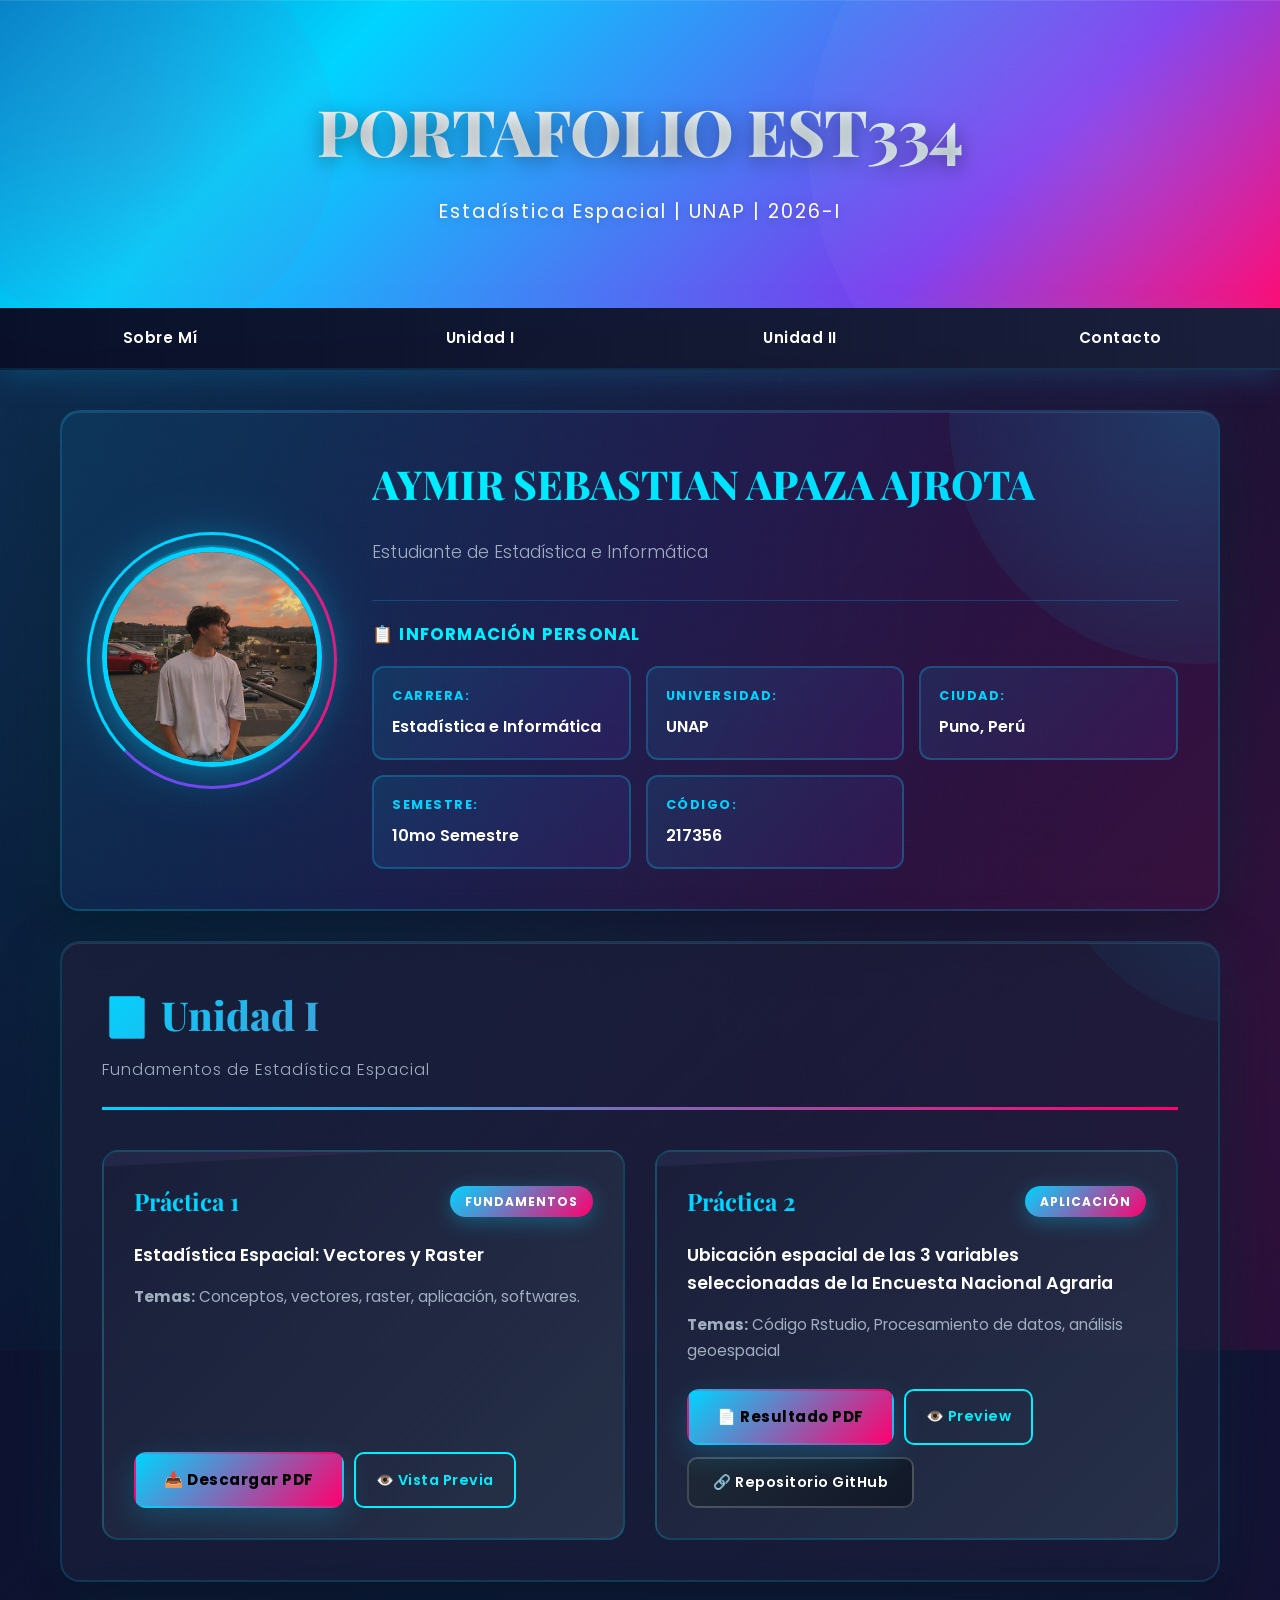
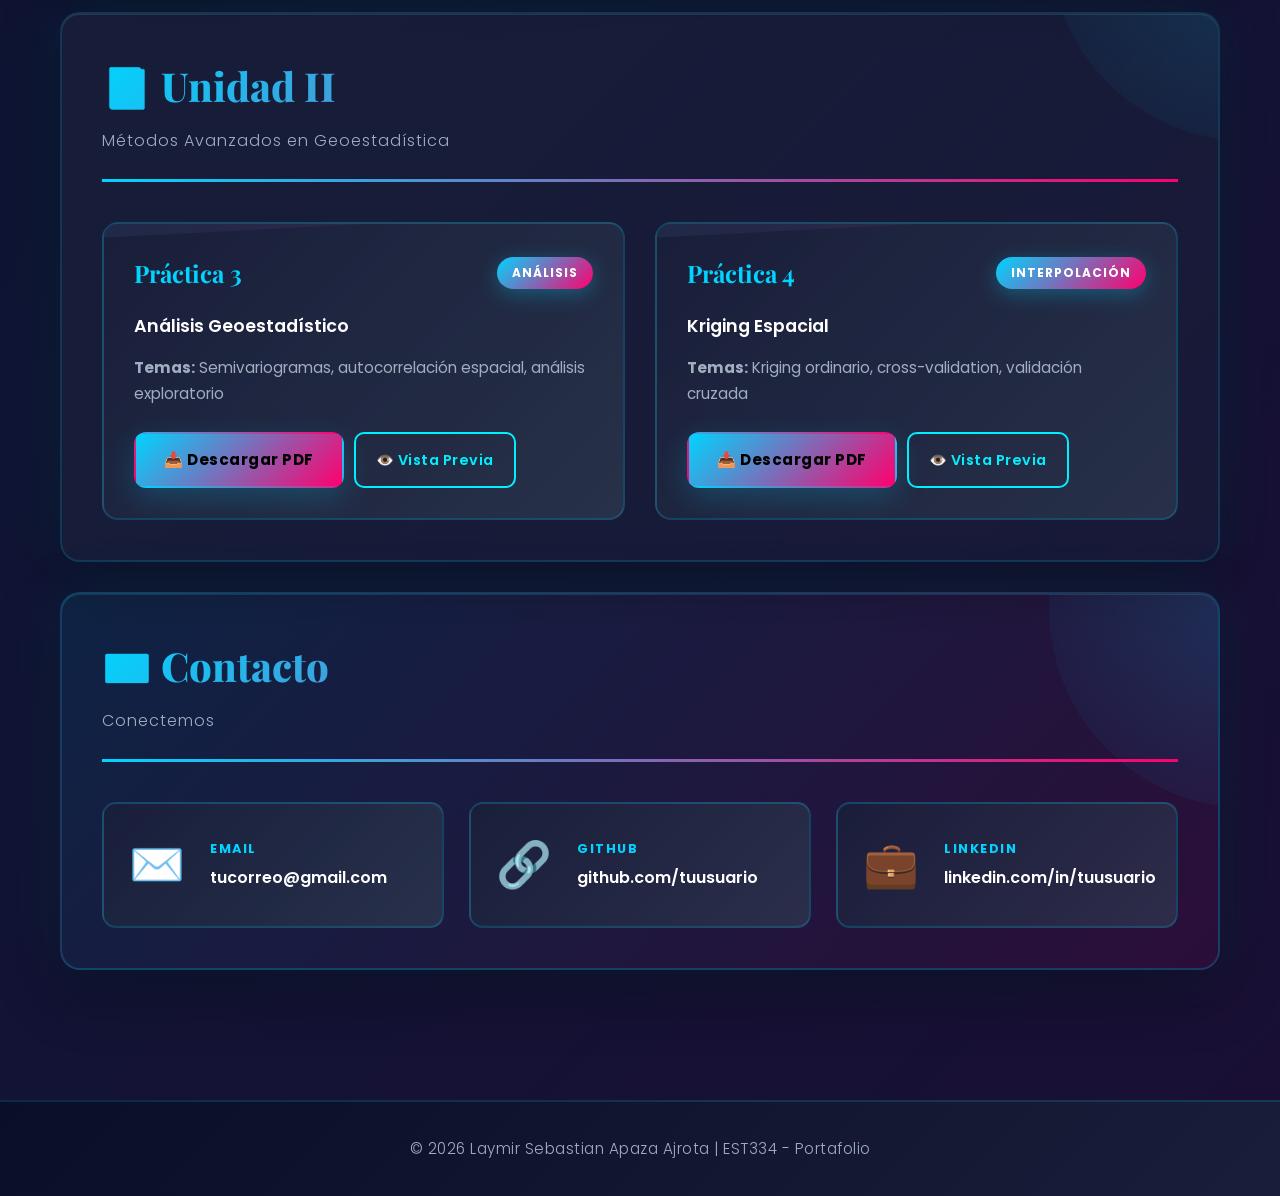
==== commit 8aea3225: "Portafolio: 7 temas Unidad I y 6 temas Unidad II" ====
--- a/index.html
+++ b/index.html
@@ -41,7 +41,7 @@
                     <div class="foto-border"></div>
                 </div>
                 <div class="perfil-info">
-                    <h2 class="perfil-titulo">LAYMIR SEBASTIAN APAZA AJROTA</h2>
+                    <h2 class="perfil-titulo">AYMIR SEBASTIAN APAZA AJROTA</h2>
                     <p class="perfil-descripcion">
                         Estudiante de Estadística e Informática
 
@@ -84,106 +84,42 @@
             <div class="trabajos-grid">
                 <article class="trabajo-card">
                     <div class="trabajo-header">
-                        <h3>Introducción a Estadística Espacial</h3>
-                        <span class="badge">Tema 1</span>
-                    </div>
-                    <p class="trabajo-descripcion">Introducción a Estadística Espacial</p>
-                    <p class="trabajo-temas">
-                        <strong>Temas:</strong> Conceptos fundamentales y principios básicos
+                        <h3>Práctica 1</h3>
+                        <span class="badge">Fundamentos</span>
+                    </div>
+                    <p class="trabajo-descripcion">Estadística Espacial: Vectores y Raster</p>
+                    <p class="trabajo-temas">
+                        <strong>Temas:</strong> Conceptos, vectores, raster, aplicación, softwares.
                     </p>
                     <div class="trabajo-footer">
-                        <a href="practicas/practica1.pdf" class="btn-trabajo" target="_blank" download>📥 Descargar PDF</a>
-                        <button class="btn-preview" onclick="previewPDF('practicas/practica1.pdf')">👁️ Vista Previa</button>
-                    </div>
-                </article>
-
-                <article class="trabajo-card">
-                    <div class="trabajo-header">
-                        <h3>Mapas Raster y Vector</h3>
-                        <span class="badge">Tema 2</span>
-                    </div>
-                    <p class="trabajo-descripcion">Mapas Raster y Vector</p>
-                    <p class="trabajo-temas">
-                        <strong>Temas:</strong> Formatos espaciales y aplicaciones
-                    </p>
-                    <div class="trabajo-footer">
-                        <a href="practicas/practica2.pdf" class="btn-trabajo" target="_blank" download>📥 Descargar PDF</a>
-                        <button class="btn-preview" onclick="previewPDF('practicas/practica2.pdf')">👁️ Vista Previa</button>
-                    </div>
-                </article>
-
-                <article class="trabajo-card">
-                    <div class="trabajo-header">
-                        <h3>Dashboard de Análisis de Vacas</h3>
-                        <span class="badge">Tema 3</span>
-                    </div>
-                    <p class="trabajo-descripcion">Dashboard de Análisis de Vacas</p>
-                    <p class="trabajo-temas">
-                        <strong>Temas:</strong> Visualización y análisis de datos
-                    </p>
-                    <div class="trabajo-footer">
-                        <a href="practicas/dashboard.pdf" class="btn-trabajo" target="_blank" download>📥 Descargar PDF</a>
-                        <button class="btn-preview" onclick="previewPDF('practicas/dashboard.pdf')">👁️ Vista Previa</button>
-                    </div>
-                </article>
-
-                <article class="trabajo-card">
-                    <div class="trabajo-header">
-                        <h3>Ejercicios Variable Aleatoria Gaussiana</h3>
-                        <span class="badge">Tema 4</span>
-                    </div>
-                    <p class="trabajo-descripcion">Ejercicios de Variable Aleatoria Gaussiana</p>
-                    <p class="trabajo-temas">
-                        <strong>Temas:</strong> Ejercicios prácticos y soluciones
-                    </p>
-                    <div class="trabajo-footer">
-                        <a href="practicas/ejercicios_gaussiana.pdf" class="btn-trabajo" target="_blank" download>📥 Descargar PDF</a>
-                        <button class="btn-preview" onclick="previewPDF('practicas/ejercicios_gaussiana.pdf')">👁️ Vista Previa</button>
-                    </div>
-                </article>
-
-                <article class="trabajo-card">
-                    <div class="trabajo-header">
-                        <h3>Exposición de Artículo</h3>
-                        <span class="badge">Tema 5</span>
-                    </div>
-                    <p class="trabajo-descripcion">Exposición de Artículo</p>
-                    <p class="trabajo-temas">
-                        <strong>Temas:</strong> Análisis y presentación de investigación
-                    </p>
-                    <div class="trabajo-footer">
-                        <a href="practicas/exposicion.pdf" class="btn-trabajo" target="_blank" download>📥 Descargar PDF</a>
-                        <button class="btn-preview" onclick="previewPDF('practicas/exposicion.pdf')">👁️ Vista Previa</button>
-                    </div>
-                </article>
-
-                <article class="trabajo-card">
-                    <div class="trabajo-header">
-                        <h3>Metodología de Jenks</h3>
-                        <span class="badge">Tema 6</span>
-                    </div>
-                    <p class="trabajo-descripcion">Metodología de Jenks</p>
-                    <p class="trabajo-temas">
-                        <strong>Temas:</strong> Clasificación y análisis de datos espaciales
-                    </p>
-                    <div class="trabajo-footer">
-                        <a href="practicas/jenks.pdf" class="btn-trabajo" target="_blank" download>📥 Descargar PDF</a>
-                        <button class="btn-preview" onclick="previewPDF('practicas/jenks.pdf')">👁️ Vista Previa</button>
-                    </div>
-                </article>
-
-                <article class="trabajo-card">
-                    <div class="trabajo-header">
-                        <h3>Artículo Primera Unidad</h3>
-                        <span class="badge">Tema 7</span>
-                    </div>
-                    <p class="trabajo-descripcion">Artículo Primera Unidad</p>
-                    <p class="trabajo-temas">
-                        <strong>Temas:</strong> Síntesis y conclusiones de la unidad I
-                    </p>
-                    <div class="trabajo-footer">
-                        <a href="practicas/articulo_unidad1.pdf" class="btn-trabajo" target="_blank" download>📥 Descargar PDF</a>
-                        <button class="btn-preview" onclick="previewPDF('practicas/articulo_unidad1.pdf')">👁️ Vista Previa</button>
+                        <a href="practicas/practica1.pdf" class="btn-trabajo" target="_blank" download>📥 Descargar
+                            PDF</a>
+                        <button class="btn-preview" onclick="previewPDF('practicas/practica1.pdf')">👁️
+                            Vista
+                            Previa</button>
+                    </div>
+                </article>
+
+                <article class="trabajo-card">
+                    <div class="trabajo-header">
+                        <h3>Práctica 2</h3>
+                        <span class="badge">Aplicación</span>
+                    </div>
+                    <p class="trabajo-descripcion">Ubicación espacial de las 3 variables seleccionadas de la Encuesta
+                        Nacional Agraria</p>
+                    <p class="trabajo-temas">
+                        <strong>Temas:</strong> Código Rstudio, Procesamiento de datos, análisis geoespacial
+                    </p>
+                    <div class="trabajo-footer-dual">
+                        <div class="grupo-botones">
+                            <a href="practicas/practica2_resultado.pdf" class="btn-trabajo" target="_blank" download>📄
+                                Resultado PDF</a>
+                            <button class="btn-preview" onclick="previewPDF('practicas/practica2_resultado.pdf')">👁️
+                                Preview</button>
+                        </div>
+                        <a href="https://github.com/laymir/CRIANZA-DE-ANIMALES-Y-PRODUCCI-N-PECUARIA-Rstudio.git"
+                            class="btn-github" target="_blank">🔗
+                            Repositorio GitHub</a>
                     </div>
                 </article>
             </div>
@@ -198,91 +134,35 @@
             <div class="trabajos-grid">
                 <article class="trabajo-card">
                     <div class="trabajo-header">
-                        <h3>Autocorrelación (IMoran)</h3>
-                        <span class="badge">Tema 1</span>
-                    </div>
-                    <p class="trabajo-descripcion">Autocorrelación (IMoran)</p>
-                    <p class="trabajo-temas">
-                        <strong>Temas:</strong> Análisis de autocorrelación espacial
+                        <h3>Práctica 3</h3>
+                        <span class="badge">Análisis</span>
+                    </div>
+                    <p class="trabajo-descripcion">Análisis Geoestadístico</p>
+                    <p class="trabajo-temas">
+                        <strong>Temas:</strong> Semivariogramas, autocorrelación espacial, análisis exploratorio
                     </p>
                     <div class="trabajo-footer">
-                        <a href="practicas/autocorrelacion.pdf" class="btn-trabajo" target="_blank" download>📥 Descargar PDF</a>
-                        <button class="btn-preview" onclick="previewPDF('practicas/autocorrelacion.pdf')">👁️ Vista Previa</button>
-                    </div>
-                </article>
-
-                <article class="trabajo-card">
-                    <div class="trabajo-header">
-                        <h3>Replicación de Herramientas</h3>
-                        <span class="badge">Tema 2</span>
-                    </div>
-                    <p class="trabajo-descripcion">Replicación de Herramientas</p>
-                    <p class="trabajo-temas">
-                        <strong>Temas:</strong> Reproducibilidad e implementación de herramientas
+                        <a href="practicas/practica3.pdf" class="btn-trabajo" target="_blank" download>📥 Descargar
+                            PDF</a>
+                        <button class="btn-preview" onclick="previewPDF('practicas/practica3.pdf')">👁️ Vista
+                            Previa</button>
+                    </div>
+                </article>
+
+                <article class="trabajo-card">
+                    <div class="trabajo-header">
+                        <h3>Práctica 4</h3>
+                        <span class="badge">Interpolación</span>
+                    </div>
+                    <p class="trabajo-descripcion">Kriging Espacial</p>
+                    <p class="trabajo-temas">
+                        <strong>Temas:</strong> Kriging ordinario, cross-validation, validación cruzada
                     </p>
                     <div class="trabajo-footer">
-                        <a href="practicas/replicacion.pdf" class="btn-trabajo" target="_blank" download>📥 Descargar PDF</a>
-                        <button class="btn-preview" onclick="previewPDF('practicas/replicacion.pdf')">👁️ Vista Previa</button>
-                    </div>
-                </article>
-
-                <article class="trabajo-card">
-                    <div class="trabajo-header">
-                        <h3>Índices de Vegetación - Región Puno</h3>
-                        <span class="badge">Tema 3</span>
-                    </div>
-                    <p class="trabajo-descripcion">Integración de Índices de Vegetación y Estadística Espacial en la Región Puno</p>
-                    <p class="trabajo-temas">
-                        <strong>Temas:</strong> Análisis de vegetación y aplicación regional
-                    </p>
-                    <div class="trabajo-footer">
-                        <a href="practicas/vegetacion_puno.pdf" class="btn-trabajo" target="_blank" download>📥 Descargar PDF</a>
-                        <button class="btn-preview" onclick="previewPDF('practicas/vegetacion_puno.pdf')">👁️ Vista Previa</button>
-                    </div>
-                </article>
-
-                <article class="trabajo-card">
-                    <div class="trabajo-header">
-                        <h3>X Tema</h3>
-                        <span class="badge">Tema 4</span>
-                    </div>
-                    <p class="trabajo-descripcion">X Tema</p>
-                    <p class="trabajo-temas">
-                        <strong>Temas:</strong> Contenido del tema 4
-                    </p>
-                    <div class="trabajo-footer">
-                        <a href="practicas/tema4.pdf" class="btn-trabajo" target="_blank" download>📥 Descargar PDF</a>
-                        <button class="btn-preview" onclick="previewPDF('practicas/tema4.pdf')">👁️ Vista Previa</button>
-                    </div>
-                </article>
-
-                <article class="trabajo-card">
-                    <div class="trabajo-header">
-                        <h3>X Tema 2</h3>
-                        <span class="badge">Tema 5</span>
-                    </div>
-                    <p class="trabajo-descripcion">X Tema 2</p>
-                    <p class="trabajo-temas">
-                        <strong>Temas:</strong> Contenido del tema 5
-                    </p>
-                    <div class="trabajo-footer">
-                        <a href="practicas/tema5.pdf" class="btn-trabajo" target="_blank" download>📥 Descargar PDF</a>
-                        <button class="btn-preview" onclick="previewPDF('practicas/tema5.pdf')">👁️ Vista Previa</button>
-                    </div>
-                </article>
-
-                <article class="trabajo-card">
-                    <div class="trabajo-header">
-                        <h3>Artículo Final de Segunda Unidad</h3>
-                        <span class="badge">Tema 6</span>
-                    </div>
-                    <p class="trabajo-descripcion">Artículo Final de Segunda Unidad</p>
-                    <p class="trabajo-temas">
-                        <strong>Temas:</strong> Síntesis, conclusiones y perspectivas finales
-                    </p>
-                    <div class="trabajo-footer">
-                        <a href="practicas/articulo_unidad2.pdf" class="btn-trabajo" target="_blank" download>📥 Descargar PDF</a>
-                        <button class="btn-preview" onclick="previewPDF('practicas/articulo_unidad2.pdf')">👁️ Vista Previa</button>
+                        <a href="practicas/practica4.pdf" class="btn-trabajo" target="_blank" download>📥 Descargar
+                            PDF</a>
+                        <button class="btn-preview" onclick="previewPDF('practicas/practica4.pdf')">👁️ Vista
+                            Previa</button>
                     </div>
                 </article>
             </div>
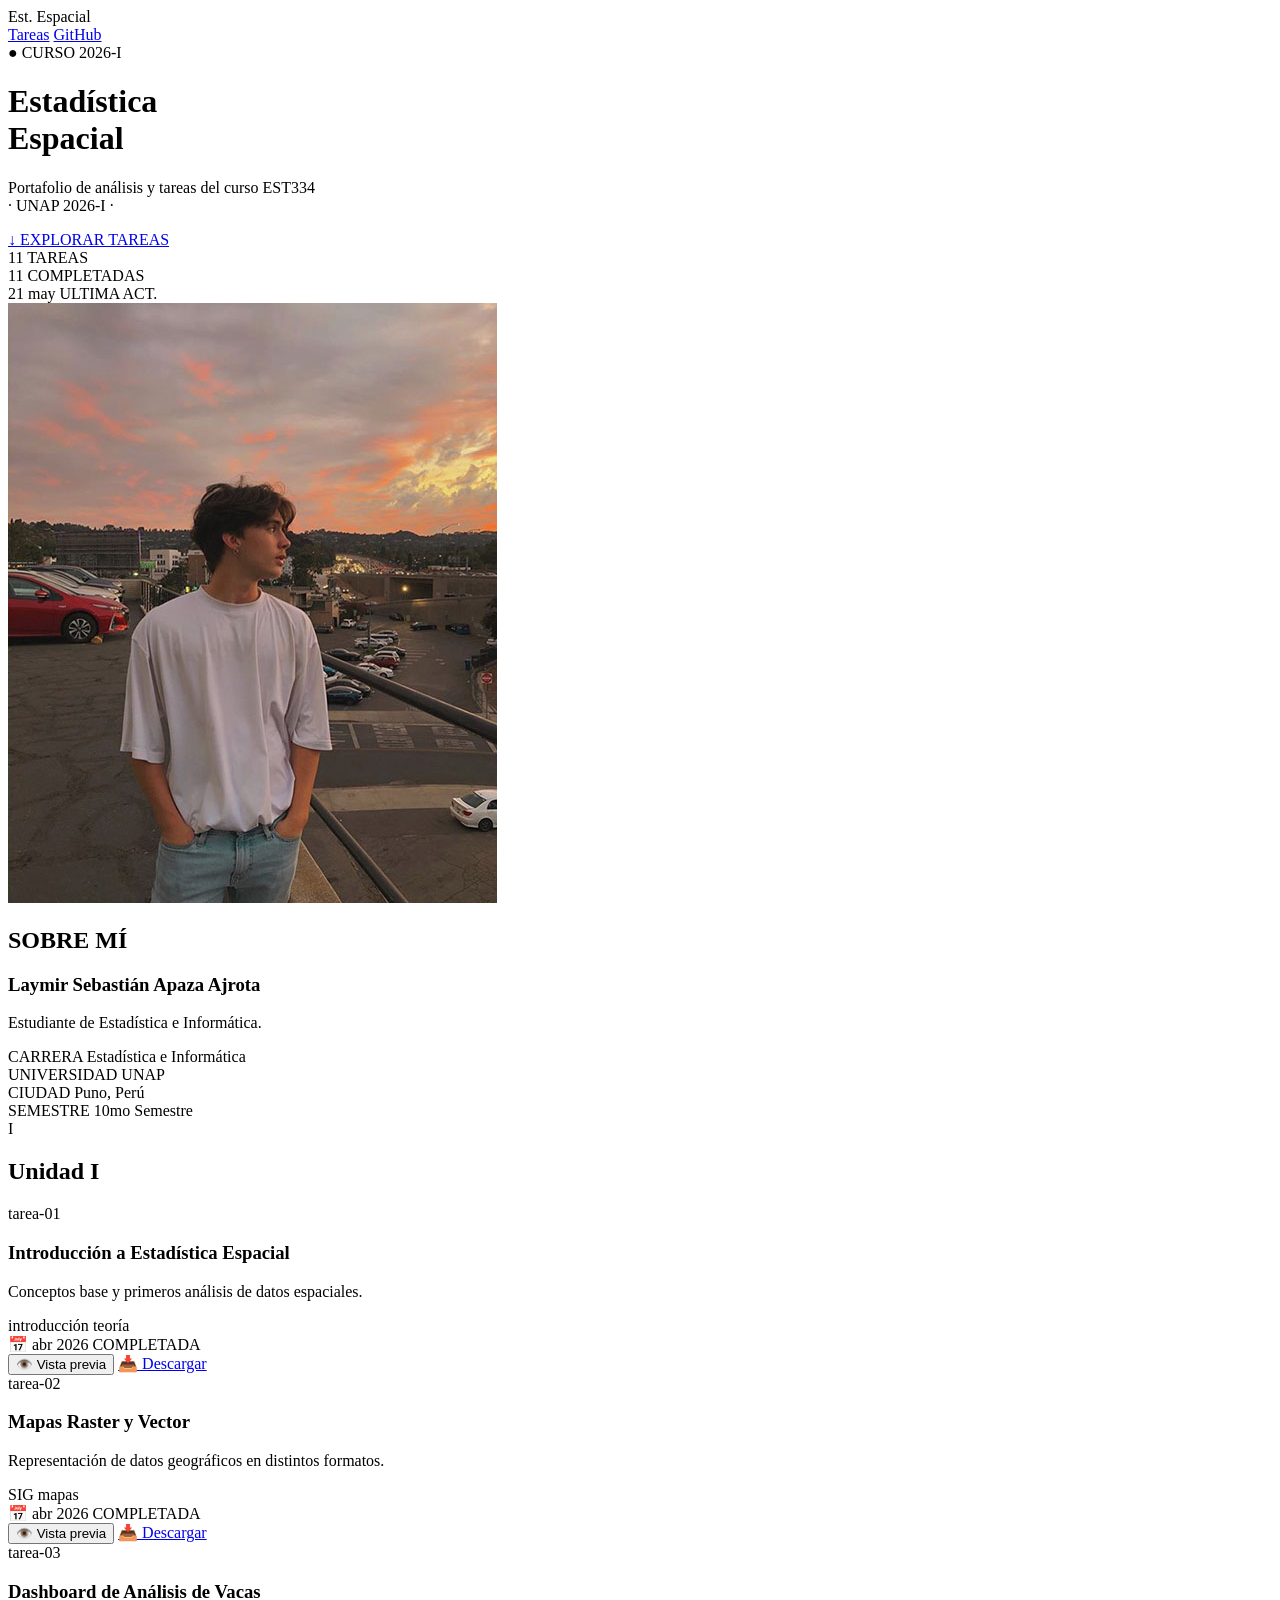
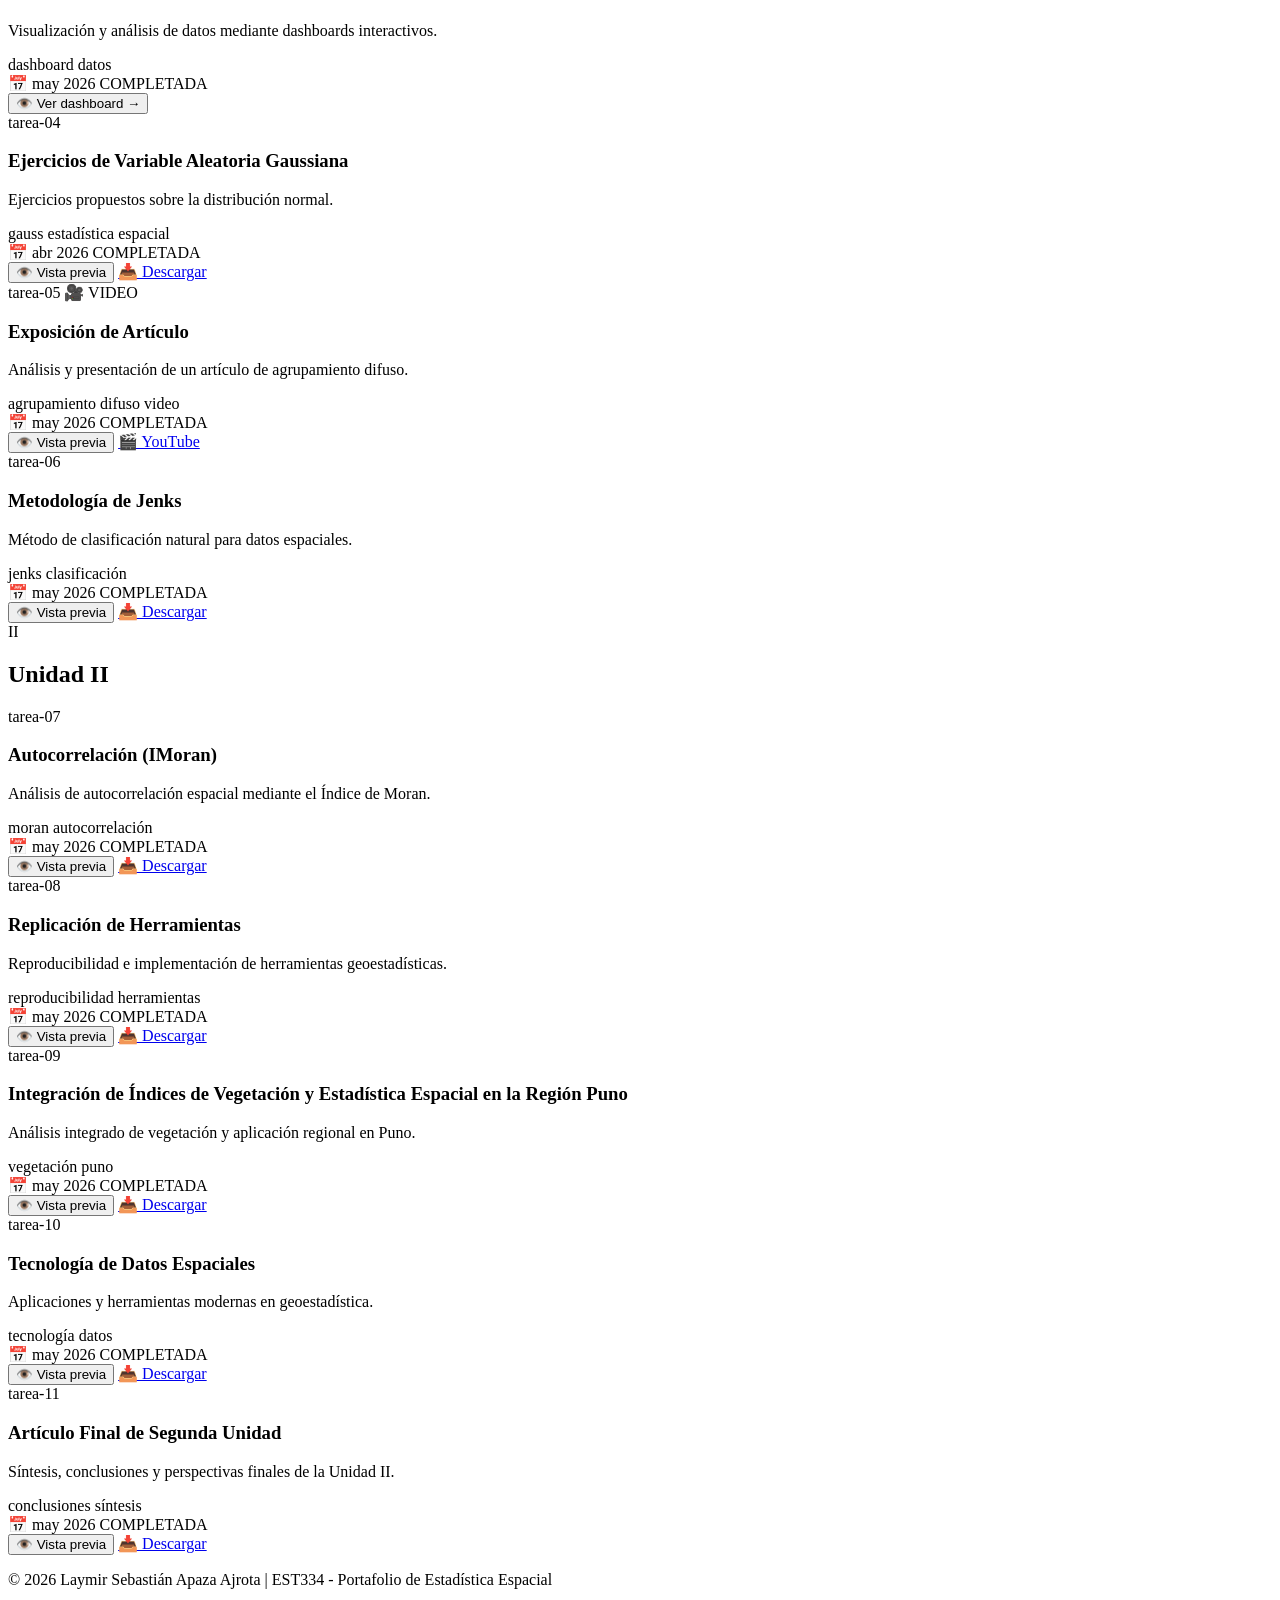
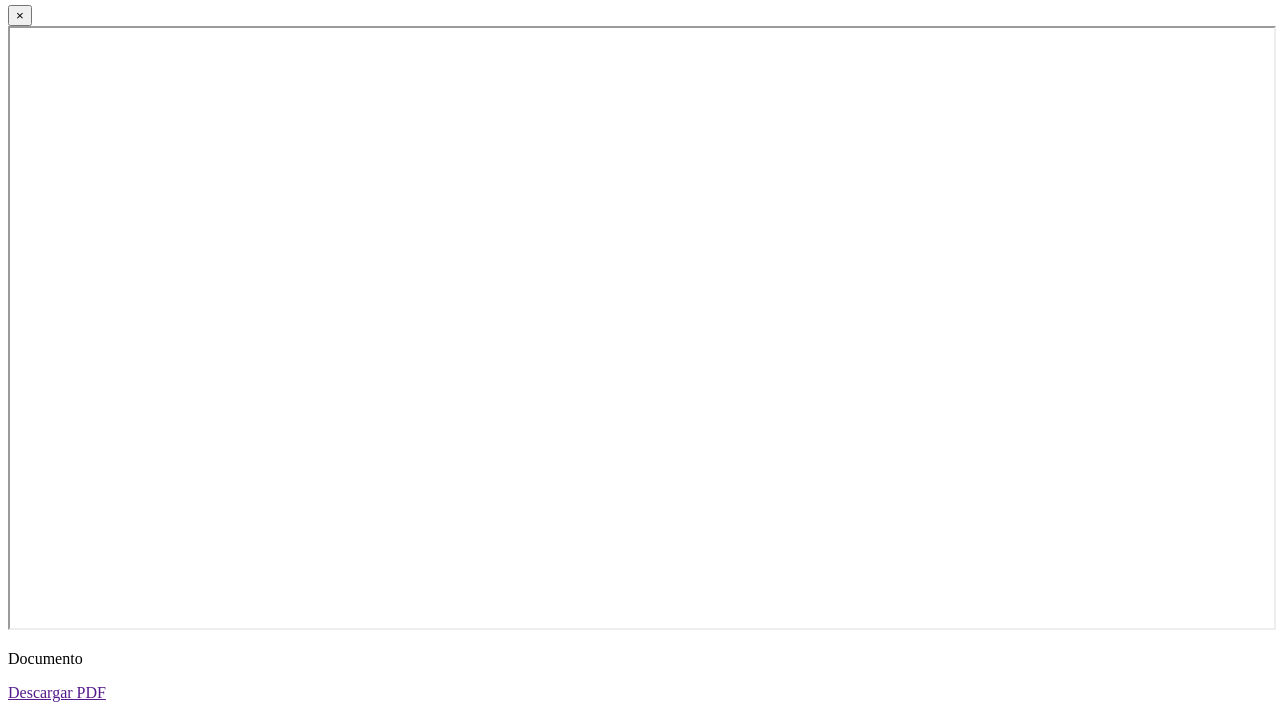
==== commit 6f3e3a7a: "Portafolio2.0" ====
--- a/index.html
+++ b/index.html
@@ -1,212 +1,341 @@
 <!DOCTYPE html>
 <html lang="es">
-
 <head>
     <meta charset="UTF-8">
     <meta name="viewport" content="width=device-width, initial-scale=1.0">
-    <title>Portafolio EST334 - Laymir Apaza</title>
-    <link rel="stylesheet" href="styles.css">
+    <title>Estadística Espacial - EST334 UNAP</title>
+    <link rel="stylesheet" href="styles_nuevo.css">
 </head>
-
 <body>
 
-    <!-- HEADER -->
-    <header class="header">
-        <div class="header-content">
-            <div class="header-title">
-                <h1>PORTAFOLIO EST334</h1>
-                <p class="subtitle">Estadística Espacial | UNAP | 2026-I</p>
+    <!-- ===== HEADER HERO ===== -->
+    <header class="hero">
+        <nav class="navbar-hero">
+            <div class="logo">Est. Espacial</div>
+            <div class="nav-buttons">
+                <a href="#tareas" class="nav-btn">Tareas</a>
+                <a href="https://github.com" class="nav-btn github-btn">GitHub</a>
+            </div>
+        </nav>
+
+        <div class="hero-content">
+            <div class="hero-left">
+                <div class="badge-hero">● CURSO 2026-I</div>
+                <h1 class="hero-title">Estadística<br>Espacial</h1>
+                <p class="hero-subtitle">Portafolio de análisis y tareas del curso EST334<br>· UNAP 2026-I ·</p>
+                <a href="#tareas" class="btn-hero">↓ EXPLORAR TAREAS</a>
+            </div>
+
+            <div class="hero-right">
+                <div class="stat-box">
+                    <span class="stat-number">11</span>
+                    <span class="stat-label">TAREAS</span>
+                </div>
+                <div class="stat-box">
+                    <span class="stat-number">11</span>
+                    <span class="stat-label">COMPLETADAS</span>
+                </div>
+                <div class="stat-box date-box">
+                    <span class="stat-date">21 may</span>
+                    <span class="stat-label">ULTIMA ACT.</span>
+                </div>
             </div>
         </div>
     </header>
 
-    <!-- NAVEGACIÓN -->
-    <nav class="navbar">
-        <div class="nav-container">
-            <a href="#sobre" class="nav-link">Sobre Mí</a>
-            <a href="#unidad1" class="nav-link">Unidad I</a>
-            <a href="#unidad2" class="nav-link">Unidad II</a>
-            <a href="#contacto" class="nav-link">Contacto</a>
-        </div>
-    </nav>
-
-    <!-- MAIN CONTENT -->
-    <main class="container">
-
-        <!-- SECCIÓN SOBRE MI -->
-        <section id="sobre" class="card perfil-card">
-            <div class="perfil-container">
-                <div class="perfil-foto">
+    <!-- ===== SECCIÓN SOBRE MI ===== -->
+    <section class="about" id="about">
+        <div class="about-container">
+            <div class="about-left">
+                <div class="profile-circle">
                     <img src="foto.jpg" alt="Laymir Apaza">
-                    <div class="foto-border"></div>
-                </div>
-                <div class="perfil-info">
-                    <h2 class="perfil-titulo">AYMIR SEBASTIAN APAZA AJROTA</h2>
-                    <p class="perfil-descripcion">
-                        Estudiante de Estadística e Informática
-
-                        <!-- INFORMACIÓN PERSONAL -->
-                    <div class="info-section">
-                        <h3 class="info-section-title">📋 Información Personal</h3>
-                        <div class="datos-grid">
-                            <div class="dato-item">
-                                <span class="dato-label">Carrera:</span>
-                                <span class="dato-valor">Estadística e Informática</span>
-                            </div>
-                            <div class="dato-item">
-                                <span class="dato-label">Universidad:</span>
-                                <span class="dato-valor">UNAP</span>
-                            </div>
-                            <div class="dato-item">
-                                <span class="dato-label">Ciudad:</span>
-                                <span class="dato-valor">Puno, Perú</span>
-                            </div>
-                            <div class="dato-item">
-                                <span class="dato-label">Semestre:</span>
-                                <span class="dato-valor">10mo Semestre</span>
-                            </div>
-                            <div class="dato-item">
-                                <span class="dato-label">Código:</span>
-                                <span class="dato-valor">217356</span>
-                            </div>
-                        </div>
+                </div>
+            </div>
+
+            <div class="about-right">
+                <h2 class="section-title">SOBRE MÍ</h2>
+                <h3 class="about-name">Laymir Sebastián Apaza Ajrota</h3>
+                <p class="about-desc">Estudiante de Estadística e Informática.</p>
+
+                <div class="info-grid">
+                    <div class="info-box">
+                        <span class="info-label">CARRERA</span>
+                        <span class="info-value">Estadística e Informática</span>
                     </div>
-                </div>
-            </div>
-        </section>
-
-        <!-- SECCIÓN UNIDAD I -->
-        <section id="unidad1" class="card">
-            <div class="section-header">
-                <h2>📘 Unidad I</h2>
-                <p class="section-subtitle">Fundamentos de Estadística Espacial</p>
-            </div>
-            <div class="trabajos-grid">
-                <article class="trabajo-card">
-                    <div class="trabajo-header">
-                        <h3>Práctica 1</h3>
-                        <span class="badge">Fundamentos</span>
+                    <div class="info-box">
+                        <span class="info-label">UNIVERSIDAD</span>
+                        <span class="info-value">UNAP</span>
                     </div>
-                    <p class="trabajo-descripcion">Estadística Espacial: Vectores y Raster</p>
-                    <p class="trabajo-temas">
-                        <strong>Temas:</strong> Conceptos, vectores, raster, aplicación, softwares.
-                    </p>
-                    <div class="trabajo-footer">
-                        <a href="practicas/practica1.pdf" class="btn-trabajo" target="_blank" download>📥 Descargar
-                            PDF</a>
-                        <button class="btn-preview" onclick="previewPDF('practicas/practica1.pdf')">👁️
-                            Vista
-                            Previa</button>
+                    <div class="info-box">
+                        <span class="info-label">CIUDAD</span>
+                        <span class="info-value">Puno, Perú</span>
                     </div>
-                </article>
-
-                <article class="trabajo-card">
-                    <div class="trabajo-header">
-                        <h3>Práctica 2</h3>
-                        <span class="badge">Aplicación</span>
+                    <div class="info-box">
+                        <span class="info-label">SEMESTRE</span>
+                        <span class="info-value">10mo Semestre</span>
                     </div>
-                    <p class="trabajo-descripcion">Ubicación espacial de las 3 variables seleccionadas de la Encuesta
-                        Nacional Agraria</p>
-                    <p class="trabajo-temas">
-                        <strong>Temas:</strong> Código Rstudio, Procesamiento de datos, análisis geoespacial
-                    </p>
-                    <div class="trabajo-footer-dual">
-                        <div class="grupo-botones">
-                            <a href="practicas/practica2_resultado.pdf" class="btn-trabajo" target="_blank" download>📄
-                                Resultado PDF</a>
-                            <button class="btn-preview" onclick="previewPDF('practicas/practica2_resultado.pdf')">👁️
-                                Preview</button>
-                        </div>
-                        <a href="https://github.com/laymir/CRIANZA-DE-ANIMALES-Y-PRODUCCI-N-PECUARIA-Rstudio.git"
-                            class="btn-github" target="_blank">🔗
-                            Repositorio GitHub</a>
-                    </div>
-                </article>
-            </div>
-        </section>
-
-        <!-- SECCIÓN UNIDAD II -->
-        <section id="unidad2" class="card">
-            <div class="section-header">
-                <h2>📗 Unidad II</h2>
-                <p class="section-subtitle">Métodos Avanzados en Geoestadística</p>
-            </div>
-            <div class="trabajos-grid">
-                <article class="trabajo-card">
-                    <div class="trabajo-header">
-                        <h3>Práctica 3</h3>
-                        <span class="badge">Análisis</span>
-                    </div>
-                    <p class="trabajo-descripcion">Análisis Geoestadístico</p>
-                    <p class="trabajo-temas">
-                        <strong>Temas:</strong> Semivariogramas, autocorrelación espacial, análisis exploratorio
-                    </p>
-                    <div class="trabajo-footer">
-                        <a href="practicas/practica3.pdf" class="btn-trabajo" target="_blank" download>📥 Descargar
-                            PDF</a>
-                        <button class="btn-preview" onclick="previewPDF('practicas/practica3.pdf')">👁️ Vista
-                            Previa</button>
-                    </div>
-                </article>
-
-                <article class="trabajo-card">
-                    <div class="trabajo-header">
-                        <h3>Práctica 4</h3>
-                        <span class="badge">Interpolación</span>
-                    </div>
-                    <p class="trabajo-descripcion">Kriging Espacial</p>
-                    <p class="trabajo-temas">
-                        <strong>Temas:</strong> Kriging ordinario, cross-validation, validación cruzada
-                    </p>
-                    <div class="trabajo-footer">
-                        <a href="practicas/practica4.pdf" class="btn-trabajo" target="_blank" download>📥 Descargar
-                            PDF</a>
-                        <button class="btn-preview" onclick="previewPDF('practicas/practica4.pdf')">👁️ Vista
-                            Previa</button>
-                    </div>
-                </article>
-            </div>
-        </section>
-
-        <!-- SECCIÓN CONTACTO -->
-        <section id="contacto" class="card contacto-card">
-            <div class="section-header">
-                <h2>📧 Contacto</h2>
-                <p class="section-subtitle">Conectemos</p>
-            </div>
-            <div class="contacto-container">
-                <a href="mailto:laymir@example.com" class="contacto-link">
-                    <span class="contacto-icon">✉️</span>
-                    <div>
-                        <p class="contacto-tipo">Email</p>
-                        <p class="contacto-valor">tucorreo@gmail.com</p>
-                    </div>
-                </a>
-                <a href="https://github.com" class="contacto-link">
-                    <span class="contacto-icon">🔗</span>
-                    <div>
-                        <p class="contacto-tipo">GitHub</p>
-                        <p class="contacto-valor">github.com/tuusuario</p>
-                    </div>
-                </a>
-                <a href="https://linkedin.com" class="contacto-link">
-                    <span class="contacto-icon">💼</span>
-                    <div>
-                        <p class="contacto-tipo">LinkedIn</p>
-                        <p class="contacto-valor">linkedin.com/in/tuusuario</p>
-                    </div>
-                </a>
-            </div>
-        </section>
-
-    </main>
-
-    <!-- FOOTER -->
+                </div>
+            </div>
+        </div>
+    </section>
+
+    <!-- ===== SECCIÓN UNIDAD I ===== -->
+    <section class="tareas" id="tareas">
+        <div class="section-header-tareas">
+            <div class="unit-badge">I</div>
+            <h2 class="section-title-tareas">Unidad I</h2>
+        </div>
+
+        <div class="tareas-grid">
+            <!-- Tarea 1 -->
+            <div class="tarea-card tarea-1">
+                <div class="tarea-top">
+                    <span class="tarea-id">tarea-01</span>
+                </div>
+                <h3 class="tarea-title">Introducción a Estadística Espacial</h3>
+                <p class="tarea-desc">Conceptos base y primeros análisis de datos espaciales.</p>
+                <div class="tarea-tags">
+                    <span class="tag">introducción</span>
+                    <span class="tag">teoría</span>
+                </div>
+                <div class="tarea-meta">
+                    <span class="tarea-date">📅 abr 2026</span>
+                    <span class="tarea-status">COMPLETADA</span>
+                </div>
+                <div class="tarea-buttons">
+                    <button class="btn-preview" onclick="previewPDF('practicas/01_introduccion_estadistica_espacial.pdf')">👁️ Vista previa</button>
+                    <a href="practicas/01_introduccion_estadistica_espacial.pdf" class="btn-download" download>📥 Descargar</a>
+                </div>
+            </div>
+
+            <!-- Tarea 2 -->
+            <div class="tarea-card tarea-2">
+                <div class="tarea-top">
+                    <span class="tarea-id">tarea-02</span>
+                </div>
+                <h3 class="tarea-title">Mapas Raster y Vector</h3>
+                <p class="tarea-desc">Representación de datos geográficos en distintos formatos.</p>
+                <div class="tarea-tags">
+                    <span class="tag">SIG</span>
+                    <span class="tag">mapas</span>
+                </div>
+                <div class="tarea-meta">
+                    <span class="tarea-date">📅 abr 2026</span>
+                    <span class="tarea-status">COMPLETADA</span>
+                </div>
+                <div class="tarea-buttons">
+                    <button class="btn-preview" onclick="previewPDF('practicas/02_mapas_raster_vector.pdf')">👁️ Vista previa</button>
+                    <a href="practicas/02_mapas_raster_vector.pdf" class="btn-download" download>📥 Descargar</a>
+                </div>
+            </div>
+
+            <!-- Tarea 3 -->
+            <div class="tarea-card tarea-3">
+                <div class="tarea-top">
+                    <span class="tarea-id">tarea-03</span>
+                </div>
+                <h3 class="tarea-title">Dashboard de Análisis de Vacas</h3>
+                <p class="tarea-desc">Visualización y análisis de datos mediante dashboards interactivos.</p>
+                <div class="tarea-tags">
+                    <span class="tag">dashboard</span>
+                    <span class="tag">datos</span>
+                </div>
+                <div class="tarea-meta">
+                    <span class="tarea-date">📅 may 2026</span>
+                    <span class="tarea-status">COMPLETADA</span>
+                </div>
+                <div class="tarea-buttons">
+                    <button class="btn-preview" onclick="previewPDF('practicas/03_dashboard_analisis_vacas.pdf')">👁️ Ver dashboard →</button>
+                </div>
+            </div>
+
+            <!-- Tarea 4 -->
+            <div class="tarea-card tarea-4">
+                <div class="tarea-top">
+                    <span class="tarea-id">tarea-04</span>
+                </div>
+                <h3 class="tarea-title">Ejercicios de Variable Aleatoria Gaussiana</h3>
+                <p class="tarea-desc">Ejercicios propuestos sobre la distribución normal.</p>
+                <div class="tarea-tags">
+                    <span class="tag">gauss</span>
+                    <span class="tag">estadística espacial</span>
+                </div>
+                <div class="tarea-meta">
+                    <span class="tarea-date">📅 abr 2026</span>
+                    <span class="tarea-status">COMPLETADA</span>
+                </div>
+                <div class="tarea-buttons">
+                    <button class="btn-preview" onclick="previewPDF('practicas/04_ejercicios_variable_aleatoria_gaussiana.pdf')">👁️ Vista previa</button>
+                    <a href="practicas/04_ejercicios_variable_aleatoria_gaussiana.pdf" class="btn-download" download>📥 Descargar</a>
+                </div>
+            </div>
+
+            <!-- Tarea 5 -->
+            <div class="tarea-card tarea-5">
+                <div class="tarea-top">
+                    <span class="tarea-id video-badge">tarea-05</span>
+                    <span class="video-tag">🎥 VIDEO</span>
+                </div>
+                <h3 class="tarea-title">Exposición de Artículo</h3>
+                <p class="tarea-desc">Análisis y presentación de un artículo de agrupamiento difuso.</p>
+                <div class="tarea-tags">
+                    <span class="tag">agrupamiento difuso</span>
+                    <span class="tag">video</span>
+                </div>
+                <div class="tarea-meta">
+                    <span class="tarea-date">📅 may 2026</span>
+                    <span class="tarea-status">COMPLETADA</span>
+                </div>
+                <div class="tarea-buttons">
+                    <button class="btn-preview" onclick="previewPDF('practicas/05_exposicion_articulo.pdf')">👁️ Vista previa</button>
+                    <a href="https://youtube.com" class="btn-youtube">🎬 YouTube</a>
+                </div>
+            </div>
+
+            <!-- Tarea 6 -->
+            <div class="tarea-card tarea-6">
+                <div class="tarea-top">
+                    <span class="tarea-id">tarea-06</span>
+                </div>
+                <h3 class="tarea-title">Metodología de Jenks</h3>
+                <p class="tarea-desc">Método de clasificación natural para datos espaciales.</p>
+                <div class="tarea-tags">
+                    <span class="tag">jenks</span>
+                    <span class="tag">clasificación</span>
+                </div>
+                <div class="tarea-meta">
+                    <span class="tarea-date">📅 may 2026</span>
+                    <span class="tarea-status">COMPLETADA</span>
+                </div>
+                <div class="tarea-buttons">
+                    <button class="btn-preview" onclick="previewPDF('practicas/06_metodologia_jenks.pdf')">👁️ Vista previa</button>
+                    <a href="practicas/06_metodologia_jenks.pdf" class="btn-download" download>📥 Descargar</a>
+                </div>
+            </div>
+        </div>
+    </section>
+
+    <!-- ===== SECCIÓN UNIDAD II ===== -->
+    <section class="tareas tareas-unidad2" id="unidad2">
+        <div class="section-header-tareas">
+            <div class="unit-badge unit-2">II</div>
+            <h2 class="section-title-tareas">Unidad II</h2>
+        </div>
+
+        <div class="tareas-grid">
+            <!-- Tarea 7 -->
+            <div class="tarea-card tarea-7">
+                <div class="tarea-top">
+                    <span class="tarea-id">tarea-07</span>
+                </div>
+                <h3 class="tarea-title">Autocorrelación (IMoran)</h3>
+                <p class="tarea-desc">Análisis de autocorrelación espacial mediante el Índice de Moran.</p>
+                <div class="tarea-tags">
+                    <span class="tag">moran</span>
+                    <span class="tag">autocorrelación</span>
+                </div>
+                <div class="tarea-meta">
+                    <span class="tarea-date">📅 may 2026</span>
+                    <span class="tarea-status">COMPLETADA</span>
+                </div>
+                <div class="tarea-buttons">
+                    <button class="btn-preview" onclick="previewPDF('practicas/01_autocorrelacion_imoran.pdf')">👁️ Vista previa</button>
+                    <a href="practicas/01_autocorrelacion_imoran.pdf" class="btn-download" download>📥 Descargar</a>
+                </div>
+            </div>
+
+            <!-- Tarea 8 -->
+            <div class="tarea-card tarea-8">
+                <div class="tarea-top">
+                    <span class="tarea-id">tarea-08</span>
+                </div>
+                <h3 class="tarea-title">Replicación de Herramientas</h3>
+                <p class="tarea-desc">Reproducibilidad e implementación de herramientas geoestadísticas.</p>
+                <div class="tarea-tags">
+                    <span class="tag">reproducibilidad</span>
+                    <span class="tag">herramientas</span>
+                </div>
+                <div class="tarea-meta">
+                    <span class="tarea-date">📅 may 2026</span>
+                    <span class="tarea-status">COMPLETADA</span>
+                </div>
+                <div class="tarea-buttons">
+                    <button class="btn-preview" onclick="previewPDF('practicas/02_replicacion_herramientas.pdf')">👁️ Vista previa</button>
+                    <a href="practicas/02_replicacion_herramientas.pdf" class="btn-download" download>📥 Descargar</a>
+                </div>
+            </div>
+
+            <!-- Tarea 9 -->
+            <div class="tarea-card tarea-9">
+                <div class="tarea-top">
+                    <span class="tarea-id">tarea-09</span>
+                </div>
+                <h3 class="tarea-title">Integración de Índices de Vegetación y Estadística Espacial en la Región Puno</h3>
+                <p class="tarea-desc">Análisis integrado de vegetación y aplicación regional en Puno.</p>
+                <div class="tarea-tags">
+                    <span class="tag">vegetación</span>
+                    <span class="tag">puno</span>
+                </div>
+                <div class="tarea-meta">
+                    <span class="tarea-date">📅 may 2026</span>
+                    <span class="tarea-status">COMPLETADA</span>
+                </div>
+                <div class="tarea-buttons">
+                    <button class="btn-preview" onclick="previewPDF('practicas/03_indices_vegetacion_puno.pdf')">👁️ Vista previa</button>
+                    <a href="practicas/03_indices_vegetacion_puno.pdf" class="btn-download" download>📥 Descargar</a>
+                </div>
+            </div>
+
+            <!-- Tarea 10 -->
+            <div class="tarea-card tarea-10">
+                <div class="tarea-top">
+                    <span class="tarea-id">tarea-10</span>
+                </div>
+                <h3 class="tarea-title">Tecnología de Datos Espaciales</h3>
+                <p class="tarea-desc">Aplicaciones y herramientas modernas en geoestadística.</p>
+                <div class="tarea-tags">
+                    <span class="tag">tecnología</span>
+                    <span class="tag">datos</span>
+                </div>
+                <div class="tarea-meta">
+                    <span class="tarea-date">📅 may 2026</span>
+                    <span class="tarea-status">COMPLETADA</span>
+                </div>
+                <div class="tarea-buttons">
+                    <button class="btn-preview" onclick="previewPDF('practicas/04_tecnologia_datos_espaciales.pdf')">👁️ Vista previa</button>
+                    <a href="practicas/04_tecnologia_datos_espaciales.pdf" class="btn-download" download>📥 Descargar</a>
+                </div>
+            </div>
+
+            <!-- Tarea 11 -->
+            <div class="tarea-card tarea-11">
+                <div class="tarea-top">
+                    <span class="tarea-id">tarea-11</span>
+                </div>
+                <h3 class="tarea-title">Artículo Final de Segunda Unidad</h3>
+                <p class="tarea-desc">Síntesis, conclusiones y perspectivas finales de la Unidad II.</p>
+                <div class="tarea-tags">
+                    <span class="tag">conclusiones</span>
+                    <span class="tag">síntesis</span>
+                </div>
+                <div class="tarea-meta">
+                    <span class="tarea-date">📅 may 2026</span>
+                    <span class="tarea-status">COMPLETADA</span>
+                </div>
+                <div class="tarea-buttons">
+                    <button class="btn-preview" onclick="previewPDF('practicas/05_articulo_final_unidad2.pdf')">👁️ Vista previa</button>
+                    <a href="practicas/05_articulo_final_unidad2.pdf" class="btn-download" download>📥 Descargar</a>
+                </div>
+            </div>
+        </div>
+    </section>
+
+    <!-- ===== FOOTER ===== -->
     <footer class="footer">
-        <p>&copy; 2026 Laymir Sebastian Apaza Ajrota | EST334 - Portafolio</p>
+        <p>&copy; 2026 Laymir Sebastián Apaza Ajrota | EST334 - Portafolio de Estadística Espacial</p>
     </footer>
 
-    <!-- MODAL PARA VISTA PREVIA DE PDF -->
+    <!-- ===== MODAL PDF ===== -->
     <div id="pdfModal" class="pdf-modal">
         <div class="pdf-modal-content">
             <button class="pdf-close" onclick="closePDFModal()">&times;</button>
@@ -220,8 +349,7 @@
         </div>
     </div>
 
-    <script src="script.js"></script>
+    <script src="script_nuevo.js"></script>
 
 </body>
-
 </html>
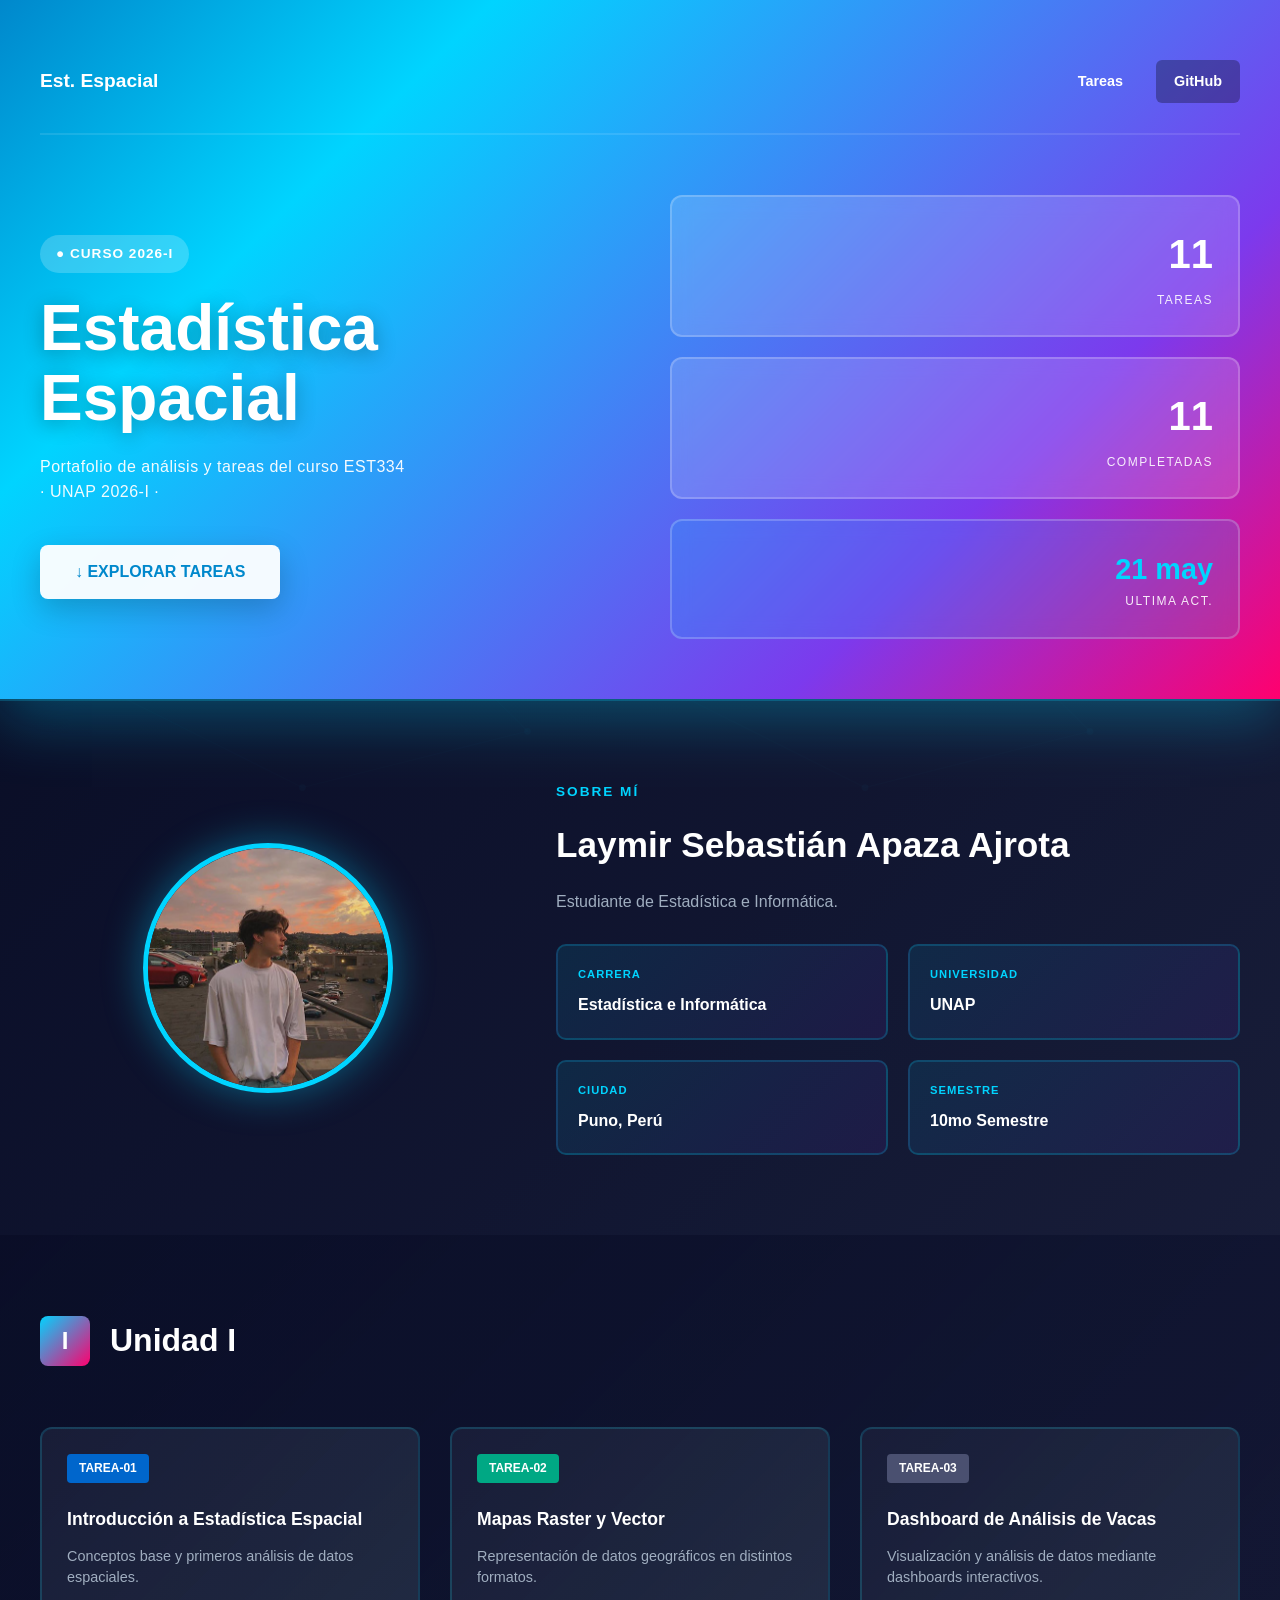
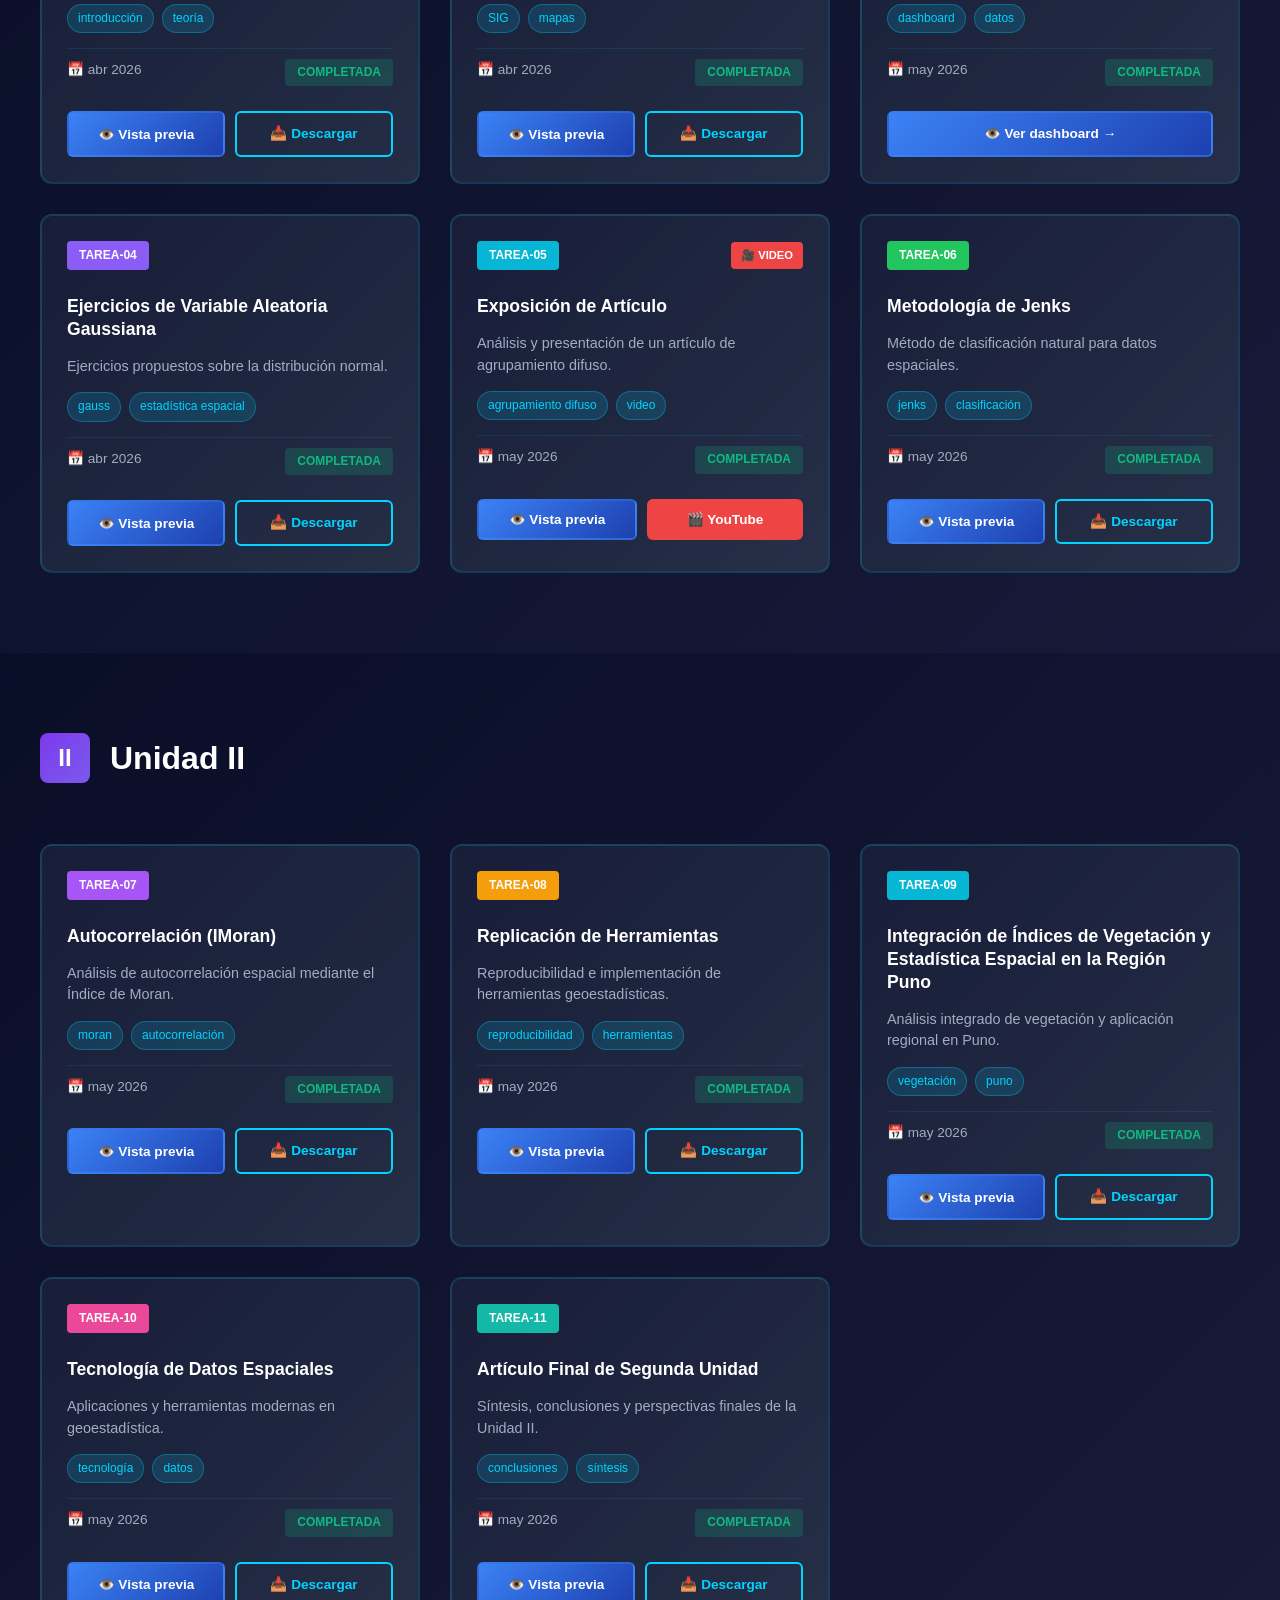
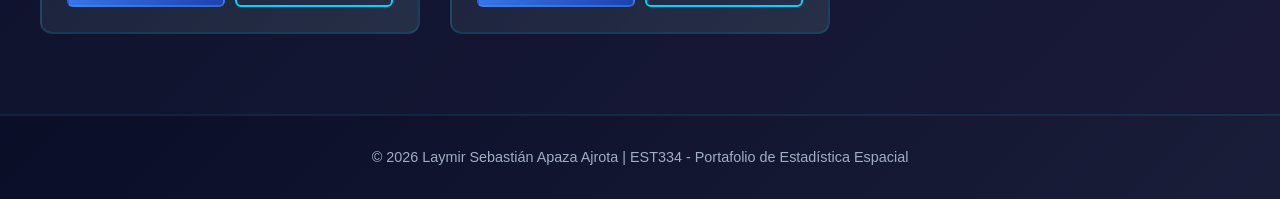
==== commit 2a1f666f: "Portafoliolaymir" ====
--- a/index.html
+++ b/index.html
@@ -4,7 +4,7 @@
     <meta charset="UTF-8">
     <meta name="viewport" content="width=device-width, initial-scale=1.0">
     <title>Estadística Espacial - EST334 UNAP</title>
-    <link rel="stylesheet" href="styles_nuevo.css">
+    <link rel="stylesheet" href="styles.css">
 </head>
 <body>
 
@@ -145,7 +145,8 @@
                     <span class="tarea-status">COMPLETADA</span>
                 </div>
                 <div class="tarea-buttons">
-                    <button class="btn-preview" onclick="previewPDF('practicas/03_dashboard_analisis_vacas.pdf')">👁️ Ver dashboard →</button>
+                    <!-- EDITAR AQUÍ: Cambiar por tu link del dashboard -->
+                    <a href="https://tu-dashboard.com" class="btn-preview" target="_blank">👁️ Ver dashboard →</a>
                 </div>
             </div>
 
@@ -349,7 +350,7 @@
         </div>
     </div>
 
-    <script src="script_nuevo.js"></script>
+    <script src="script.js"></script>
 
 </body>
 </html>
--- a/styles.css
+++ b/styles.css
@@ -0,0 +1,717 @@
+* {
+    margin: 0;
+    padding: 0;
+    box-sizing: border-box;
+}
+
+:root {
+    --primary: #00d4ff;
+    --secondary: #ff006e;
+    --accent: #7c3aed;
+    --dark-bg: #0a0e27;
+    --dark-card: #1a1f3a;
+    --text-light: #ffffff;
+    --text-gray: #a0aec0;
+    --border: #475569;
+}
+
+html {
+    scroll-behavior: smooth;
+}
+
+body {
+    font-family: 'Poppins', sans-serif;
+    background: linear-gradient(135deg, #0a0e27 0%, #0f1535 50%, #1a0f35 100%);
+    color: var(--text-light);
+    line-height: 1.6;
+    position: relative;
+    overflow-x: hidden;
+}
+
+body::before {
+    content: '';
+    position: fixed;
+    top: 0;
+    left: 0;
+    width: 100%;
+    height: 100%;
+    background-image: 
+        url('data:image/svg+xml,<svg xmlns="http://www.w3.org/2000/svg" viewBox="0 0 1200 800"><defs><style>.line{stroke:rgba(0,212,255,0.1);stroke-width:1;fill:none}.point{fill:rgba(0,212,255,0.2)}</style></defs><g class="network"><line class="line" x1="100" y1="100" x2="300" y2="150"/><line class="line" x1="300" y1="150" x2="400" y2="80"/><line class="line" x1="400" y1="80" x2="250" y2="50"/><line class="line" x1="250" y1="50" x2="100" y2="100"/><circle class="point" cx="100" cy="100" r="3"/><circle class="point" cx="300" cy="150" r="3"/><circle class="point" cx="400" cy="80" r="3"/><circle class="point" cx="250" cy="50" r="3"/><line class="line" x1="500" y1="200" x2="700" y2="250"/><line class="line" x1="700" y1="250" x2="800" y2="150"/><line class="line" x1="800" y1="150" x2="600" y2="100"/><line class="line" x1="600" y1="100" x2="500" y2="200"/><circle class="point" cx="500" cy="200" r="3"/><circle class="point" cx="700" cy="250" r="3"/><circle class="point" cx="800" cy="150" r="3"/><circle class="point" cx="600" cy="100" r="3"/><line class="line" x1="900" y1="300" x2="1100" y2="350"/><line class="line" x1="1100" y1="350" x2="1000" y2="450"/><line class="line" x1="1000" y1="450" x2="800" y2="400"/><line class="line" x1="800" y1="400" x2="900" y2="300"/><circle class="point" cx="900" cy="300" r="3"/><circle class="point" cx="1100" cy="350" r="3"/><circle class="point" cx="1000" cy="450" r="3"/><circle class="point" cx="800" cy="400" r="3"/><line class="line" x1="200" y1="500" x2="400" y2="550"/><line class="line" x1="400" y1="550" x2="500" y2="650"/><line class="line" x1="500" y1="650" x2="300" y2="700"/><line class="line" x1="300" y1="700" x2="100" y2="600"/><line class="line" x1="100" y1="600" x2="200" y2="500"/><circle class="point" cx="200" cy="500" r="3"/><circle class="point" cx="400" cy="550" r="3"/><circle class="point" cx="500" cy="650" r="3"/><circle class="point" cx="300" cy="700" r="3"/><circle class="point" cx="100" cy="600" r="3"/><line class="line" x1="700" y1="500" x2="900" y2="550"/><line class="line" x1="900" y1="550" x2="1000" y2="650"/><line class="line" x1="1000" y1="650" x2="800" y2="700"/><line class="line" x1="800" y1="700" x2="600" y2="600"/><line class="line" x1="600" y1="600" x2="700" y2="500"/><circle class="point" cx="700" cy="500" r="3"/><circle class="point" cx="900" cy="550" r="3"/><circle class="point" cx="1000" cy="650" r="3"/><circle class="point" cx="800" cy="700" r="3"/><circle class="point" cx="600" cy="600" r="3"/></g></svg>');
+    background-size: cover;
+    background-attachment: fixed;
+    background-position: center;
+    pointer-events: none;
+    z-index: -1;
+    opacity: 0.6;
+}
+
+/* ===== HERO SECTION ===== */
+.hero {
+    background: linear-gradient(135deg, #0088cc 0%, #00d4ff 25%, #7c3aed 75%, #ff006e 100%);
+    padding: 60px 20px;
+    position: relative;
+    overflow: hidden;
+    box-shadow: 0 20px 60px rgba(0, 212, 255, 0.3);
+}
+
+.navbar-hero {
+    display: flex;
+    justify-content: space-between;
+    align-items: center;
+    max-width: 1200px;
+    margin: 0 auto 60px;
+    padding-bottom: 30px;
+    border-bottom: 2px solid rgba(255, 255, 255, 0.1);
+}
+
+.logo {
+    font-weight: 700;
+    font-size: 1.2rem;
+    color: white;
+}
+
+.nav-buttons {
+    display: flex;
+    gap: 15px;
+}
+
+.nav-btn {
+    color: white;
+    text-decoration: none;
+    padding: 8px 16px;
+    border-radius: 6px;
+    font-weight: 600;
+    font-size: 0.9rem;
+    transition: all 0.3s;
+    border: 2px solid transparent;
+}
+
+.nav-btn:hover {
+    background: rgba(255, 255, 255, 0.2);
+    border-color: white;
+}
+
+.github-btn {
+    background: rgba(0, 0, 0, 0.3);
+}
+
+.hero-content {
+    max-width: 1200px;
+    margin: 0 auto;
+    display: grid;
+    grid-template-columns: 1fr 1fr;
+    gap: 60px;
+    align-items: center;
+}
+
+.hero-left {
+    color: white;
+}
+
+.badge-hero {
+    display: inline-block;
+    background: rgba(255, 255, 255, 0.2);
+    padding: 8px 16px;
+    border-radius: 20px;
+    font-size: 0.85rem;
+    margin-bottom: 20px;
+    font-weight: 600;
+    letter-spacing: 1px;
+}
+
+.hero-title {
+    font-size: 4rem;
+    font-weight: 800;
+    line-height: 1.1;
+    margin-bottom: 20px;
+    text-shadow: 0 4px 20px rgba(0, 0, 0, 0.3);
+}
+
+.hero-subtitle {
+    font-size: 1rem;
+    opacity: 0.95;
+    margin-bottom: 40px;
+    font-weight: 300;
+    letter-spacing: 0.5px;
+}
+
+.btn-hero {
+    display: inline-block;
+    background: rgba(255, 255, 255, 0.95);
+    color: #0088cc;
+    padding: 14px 35px;
+    border-radius: 8px;
+    text-decoration: none;
+    font-weight: 700;
+    transition: all 0.3s;
+    box-shadow: 0 10px 30px rgba(0, 0, 0, 0.2);
+}
+
+.btn-hero:hover {
+    transform: translateY(-3px);
+    box-shadow: 0 15px 40px rgba(0, 0, 0, 0.3);
+}
+
+.hero-right {
+    display: flex;
+    flex-direction: column;
+    gap: 20px;
+}
+
+.stat-box {
+    background: rgba(255, 255, 255, 0.15);
+    padding: 25px;
+    border-radius: 12px;
+    border: 2px solid rgba(255, 255, 255, 0.2);
+    backdrop-filter: blur(10px);
+    text-align: right;
+}
+
+.stat-number {
+    display: block;
+    font-size: 2.5rem;
+    font-weight: 800;
+    color: white;
+    margin-bottom: 5px;
+}
+
+.stat-label {
+    display: block;
+    font-size: 0.75rem;
+    text-transform: uppercase;
+    letter-spacing: 1.5px;
+    opacity: 0.9;
+}
+
+.date-box {
+    background: rgba(0, 212, 255, 0.15);
+}
+
+.stat-date {
+    display: block;
+    font-size: 1.8rem;
+    font-weight: 700;
+    color: #00d4ff;
+}
+
+/* ===== ABOUT SECTION ===== */
+.about {
+    background: linear-gradient(135deg, rgba(10, 14, 39, 0.8), rgba(26, 31, 58, 0.8));
+    padding: 80px 20px;
+    border-top: 2px solid rgba(0, 212, 255, 0.2);
+}
+
+.about-container {
+    max-width: 1200px;
+    margin: 0 auto;
+    display: grid;
+    grid-template-columns: 1fr 1.5fr;
+    gap: 60px;
+    align-items: center;
+}
+
+.about-left {
+    display: flex;
+    justify-content: center;
+}
+
+.profile-circle {
+    width: 250px;
+    height: 250px;
+    border-radius: 50%;
+    overflow: hidden;
+    border: 5px solid var(--primary);
+    box-shadow: 0 0 40px rgba(0, 212, 255, 0.4);
+}
+
+.profile-circle img {
+    width: 100%;
+    height: 100%;
+    object-fit: cover;
+}
+
+.about-right {
+    color: white;
+}
+
+.section-title {
+    font-size: 0.85rem;
+    font-weight: 700;
+    letter-spacing: 2px;
+    text-transform: uppercase;
+    color: var(--primary);
+    margin-bottom: 15px;
+}
+
+.about-name {
+    font-size: 2.2rem;
+    font-weight: 700;
+    margin-bottom: 15px;
+}
+
+.about-desc {
+    color: var(--text-gray);
+    font-size: 1rem;
+    margin-bottom: 30px;
+}
+
+.info-grid {
+    display: grid;
+    grid-template-columns: repeat(2, 1fr);
+    gap: 20px;
+}
+
+.info-box {
+    background: linear-gradient(135deg, rgba(0, 212, 255, 0.1), rgba(124, 58, 237, 0.1));
+    padding: 20px;
+    border-radius: 10px;
+    border: 2px solid rgba(0, 212, 255, 0.2);
+    transition: all 0.3s;
+}
+
+.info-box:hover {
+    border-color: rgba(0, 212, 255, 0.5);
+    transform: translateY(-5px);
+}
+
+.info-label {
+    display: block;
+    font-size: 0.7rem;
+    font-weight: 700;
+    text-transform: uppercase;
+    letter-spacing: 1px;
+    color: var(--primary);
+    margin-bottom: 8px;
+}
+
+.info-value {
+    display: block;
+    font-size: 1rem;
+    font-weight: 600;
+    color: white;
+}
+
+/* ===== TAREAS SECTION ===== */
+.tareas {
+    padding: 80px 20px;
+    background: linear-gradient(135deg, rgba(10, 14, 39, 0.9), rgba(26, 31, 58, 0.6));
+}
+
+.tareas-unidad2 {
+    background: linear-gradient(135deg, rgba(10, 14, 39, 0.95), rgba(26, 31, 58, 0.7));
+}
+
+.section-header-tareas {
+    display: flex;
+    align-items: center;
+    gap: 20px;
+    max-width: 1200px;
+    margin: 0 auto 60px;
+}
+
+.unit-badge {
+    background: linear-gradient(135deg, var(--primary), var(--secondary));
+    color: white;
+    width: 50px;
+    height: 50px;
+    border-radius: 8px;
+    display: flex;
+    align-items: center;
+    justify-content: center;
+    font-size: 1.5rem;
+    font-weight: 800;
+}
+
+.unit-2 {
+    background: linear-gradient(135deg, var(--accent), #7c5aed);
+}
+
+.section-title-tareas {
+    font-size: 2rem;
+    font-weight: 800;
+    color: white;
+}
+
+.tareas-grid {
+    max-width: 1200px;
+    margin: 0 auto;
+    display: grid;
+    grid-template-columns: repeat(auto-fit, minmax(300px, 1fr));
+    gap: 30px;
+}
+
+/* ===== TAREA CARD ===== */
+.tarea-card {
+    background: linear-gradient(135deg, rgba(26, 31, 58, 0.9), rgba(51, 65, 85, 0.6));
+    border: 2px solid rgba(0, 212, 255, 0.15);
+    border-radius: 12px;
+    padding: 25px;
+    transition: all 0.3s;
+    cursor: pointer;
+    position: relative;
+    overflow: hidden;
+    display: flex;
+    flex-direction: column;
+    gap: 15px;
+}
+
+.tarea-card::before {
+    content: '';
+    position: absolute;
+    top: 0;
+    left: 0;
+    right: 0;
+    height: 4px;
+    background: linear-gradient(90deg, var(--primary), var(--secondary));
+    transform: scaleX(0);
+    transform-origin: left;
+    transition: transform 0.4s;
+}
+
+.tarea-card:hover {
+    border-color: rgba(0, 212, 255, 0.5);
+    transform: translateY(-10px);
+    box-shadow: 0 20px 50px rgba(0, 212, 255, 0.2);
+}
+
+.tarea-card:hover::before {
+    transform: scaleX(1);
+}
+
+/* Color diferente para cada tarea */
+.tarea-1 { --card-color: #0066cc; }
+.tarea-2 { --card-color: #00a884; }
+.tarea-3 { --card-color: #4a5070; }
+.tarea-4 { --card-color: #8b5cf6; }
+.tarea-5 { --card-color: #06b6d4; }
+.tarea-6 { --card-color: #22c55e; }
+.tarea-7 { --card-color: #a855f7; }
+.tarea-8 { --card-color: #f59e0b; }
+.tarea-9 { --card-color: #06b6d4; }
+.tarea-10 { --card-color: #ec4899; }
+.tarea-11 { --card-color: #14b8a6; }
+
+.tarea-top {
+    display: flex;
+    justify-content: space-between;
+    align-items: center;
+    margin-bottom: 10px;
+}
+
+.tarea-id {
+    background: var(--card-color);
+    color: white;
+    padding: 5px 12px;
+    border-radius: 4px;
+    font-size: 0.75rem;
+    font-weight: 600;
+    text-transform: uppercase;
+}
+
+.video-tag {
+    background: #ef4444;
+    color: white;
+    padding: 5px 10px;
+    border-radius: 4px;
+    font-size: 0.7rem;
+    font-weight: 600;
+}
+
+.tarea-title {
+    font-size: 1.1rem;
+    font-weight: 700;
+    color: white;
+    line-height: 1.3;
+}
+
+.tarea-desc {
+    color: var(--text-gray);
+    font-size: 0.9rem;
+    line-height: 1.5;
+}
+
+.tarea-tags {
+    display: flex;
+    gap: 8px;
+    flex-wrap: wrap;
+}
+
+.tag {
+    background: rgba(0, 212, 255, 0.15);
+    color: var(--primary);
+    padding: 4px 10px;
+    border-radius: 20px;
+    font-size: 0.75rem;
+    font-weight: 500;
+    border: 1px solid rgba(0, 212, 255, 0.3);
+}
+
+.tarea-meta {
+    display: flex;
+    justify-content: space-between;
+    font-size: 0.85rem;
+    color: var(--text-gray);
+    padding-top: 10px;
+    border-top: 1px solid rgba(0, 212, 255, 0.1);
+}
+
+.tarea-status {
+    background: rgba(16, 185, 129, 0.2);
+    color: #10b981;
+    padding: 4px 12px;
+    border-radius: 4px;
+    font-weight: 600;
+    font-size: 0.75rem;
+}
+
+.tarea-buttons {
+    display: flex;
+    gap: 10px;
+    flex-wrap: wrap;
+    margin-top: 10px;
+}
+
+.btn-preview,
+.btn-download,
+.btn-video,
+.btn-youtube {
+    padding: 10px 16px;
+    border: none;
+    border-radius: 6px;
+    cursor: pointer;
+    font-weight: 600;
+    font-size: 0.85rem;
+    transition: all 0.3s;
+    font-family: inherit;
+    flex: 1;
+    min-width: 100px;
+    text-align: center;
+    text-decoration: none;
+    display: inline-flex;
+    align-items: center;
+    justify-content: center;
+    gap: 5px;
+}
+
+.btn-preview {
+    background: linear-gradient(135deg, #3b82f6, #1e40af);
+    color: white;
+    border: 2px solid rgba(59, 130, 246, 0.5);
+}
+
+.btn-preview:hover {
+    background: linear-gradient(135deg, #4f96ff, #2563eb);
+    border-color: rgba(79, 150, 255, 0.8);
+    transform: translateY(-2px);
+}
+
+.btn-download {
+    background: transparent;
+    color: var(--primary);
+    border: 2px solid var(--primary);
+}
+
+.btn-download:hover {
+    background: var(--primary);
+    color: #000;
+}
+
+.btn-video {
+    background: linear-gradient(135deg, #3b82f6, #1e40af);
+    color: white;
+}
+
+.btn-youtube {
+    background: #ef4444;
+    color: white;
+}
+
+.btn-youtube:hover {
+    background: #dc2626;
+    transform: translateY(-2px);
+}
+
+/* ===== FOOTER ===== */
+.footer {
+    background: linear-gradient(135deg, rgba(10, 14, 39, 0.95), rgba(26, 31, 58, 0.95));
+    padding: 30px;
+    text-align: center;
+    color: var(--text-gray);
+    font-size: 0.9rem;
+    border-top: 2px solid rgba(0, 212, 255, 0.1);
+}
+
+/* ===== PDF MODAL ===== */
+.pdf-modal {
+    display: none;
+    position: fixed;
+    z-index: 2000;
+    left: 0;
+    top: 0;
+    width: 100%;
+    height: 100%;
+    background: rgba(0, 0, 0, 0.8);
+    align-items: center;
+    justify-content: center;
+}
+
+.pdf-modal.show {
+    display: flex;
+}
+
+.pdf-modal-content {
+    background: var(--dark-card);
+    border-radius: 12px;
+    width: 90%;
+    max-width: 900px;
+    height: 85vh;
+    max-height: 800px;
+    display: flex;
+    flex-direction: column;
+    border: 2px solid rgba(0, 212, 255, 0.3);
+    position: relative;
+}
+
+.pdf-close {
+    position: absolute;
+    right: 20px;
+    top: 15px;
+    background: none;
+    border: none;
+    color: var(--primary);
+    font-size: 2rem;
+    cursor: pointer;
+    z-index: 10;
+    width: 45px;
+    height: 45px;
+    display: flex;
+    align-items: center;
+    justify-content: center;
+    background: rgba(0, 212, 255, 0.1);
+    border-radius: 50%;
+    transition: all 0.3s;
+}
+
+.pdf-close:hover {
+    background: rgba(0, 212, 255, 0.2);
+    transform: rotate(90deg) scale(1.1);
+}
+
+.pdf-container {
+    flex: 1;
+    overflow: auto;
+    padding: 20px;
+}
+
+.pdf-container iframe {
+    border-radius: 8px;
+    border: 1px solid rgba(0, 212, 255, 0.2);
+}
+
+.pdf-modal-footer {
+    padding: 20px;
+    border-top: 1px solid rgba(0, 212, 255, 0.2);
+    display: flex;
+    justify-content: space-between;
+    align-items: center;
+    gap: 15px;
+}
+
+.pdf-modal-footer p {
+    margin: 0;
+    color: var(--text-gray);
+}
+
+.btn-download-modal {
+    background: linear-gradient(135deg, var(--primary), var(--secondary));
+    color: white;
+    padding: 12px 25px;
+    border-radius: 6px;
+    text-decoration: none;
+    font-weight: 600;
+    border: none;
+    cursor: pointer;
+    transition: all 0.3s;
+}
+
+.btn-download-modal:hover {
+    transform: translateY(-3px);
+    box-shadow: 0 15px 35px rgba(0, 212, 255, 0.3);
+}
+
+/* ===== RESPONSIVE ===== */
+@media (max-width: 768px) {
+    .hero-content {
+        grid-template-columns: 1fr;
+        gap: 40px;
+    }
+
+    .hero-title {
+        font-size: 2.5rem;
+    }
+
+    .about-container {
+        grid-template-columns: 1fr;
+        gap: 40px;
+    }
+
+    .profile-circle {
+        width: 180px;
+        height: 180px;
+    }
+
+    .info-grid {
+        grid-template-columns: 1fr;
+    }
+
+    .tareas-grid {
+        grid-template-columns: 1fr;
+    }
+
+    .hero-right {
+        flex-direction: row;
+        justify-content: space-around;
+    }
+
+    .stat-box {
+        padding: 15px;
+    }
+
+    .stat-number {
+        font-size: 1.8rem;
+    }
+}
+
+@media (max-width: 480px) {
+    .hero {
+        padding: 40px 15px;
+    }
+
+    .hero-title {
+        font-size: 2rem;
+    }
+
+    .btn-hero {
+        display: block;
+        text-align: center;
+    }
+
+    .navbar-hero {
+        flex-direction: column;
+        gap: 20px;
+        margin-bottom: 40px;
+    }
+
+    .about {
+        padding: 40px 15px;
+    }
+
+    .tarea-buttons {
+        flex-direction: column;
+    }
+
+    .btn-preview,
+    .btn-download {
+        width: 100%;
+    }
+}
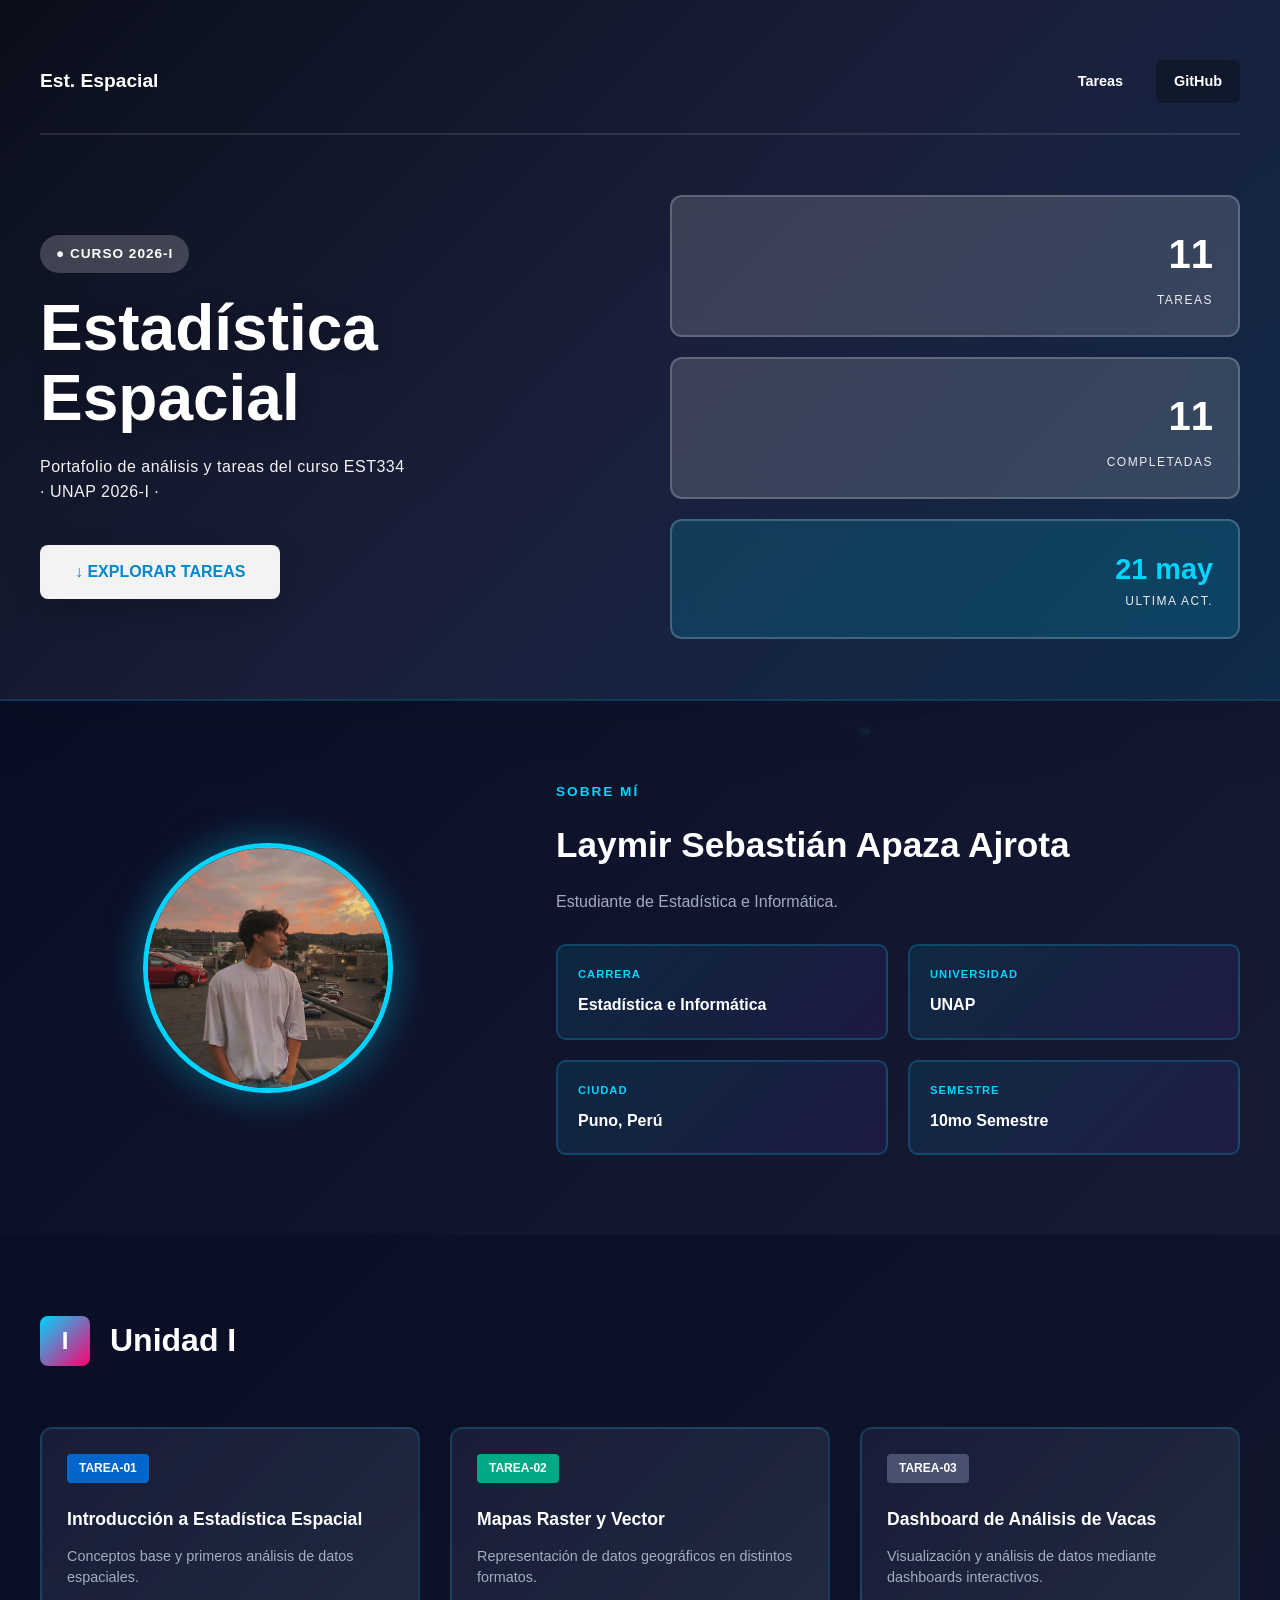
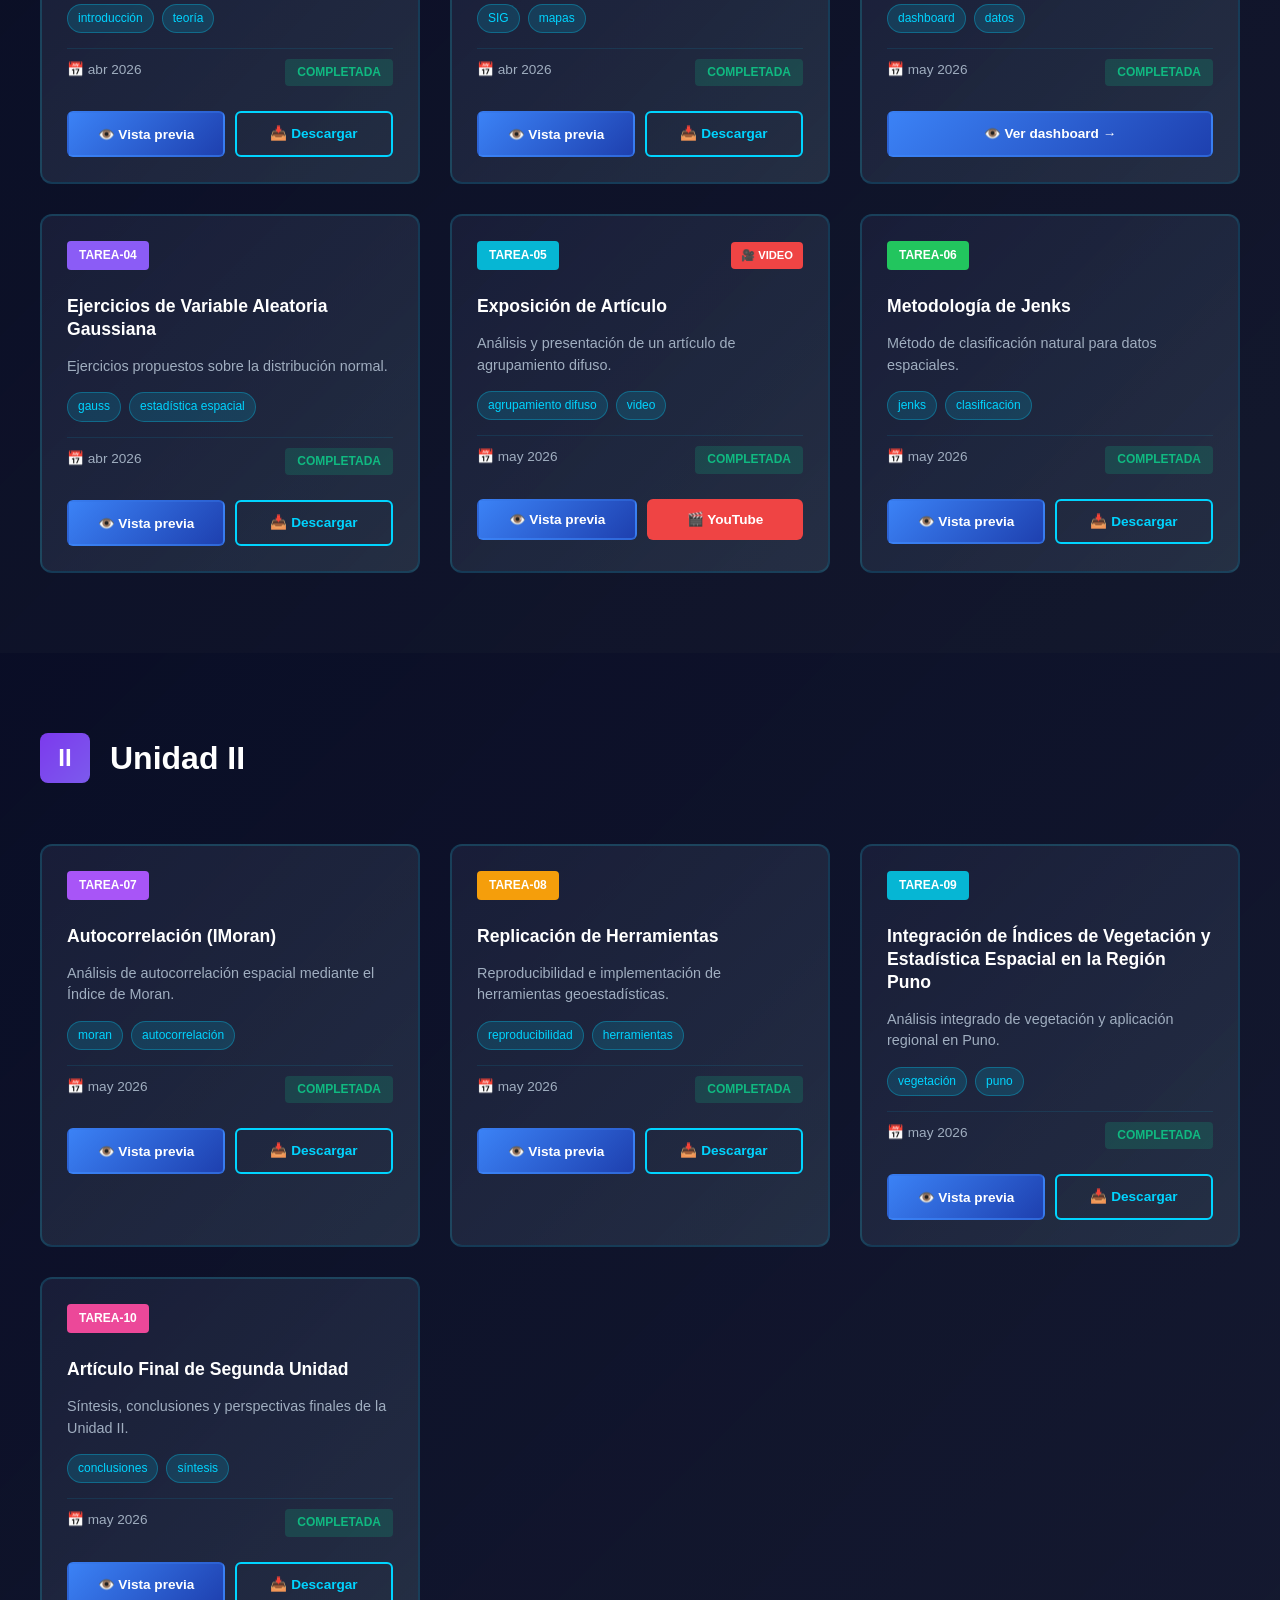
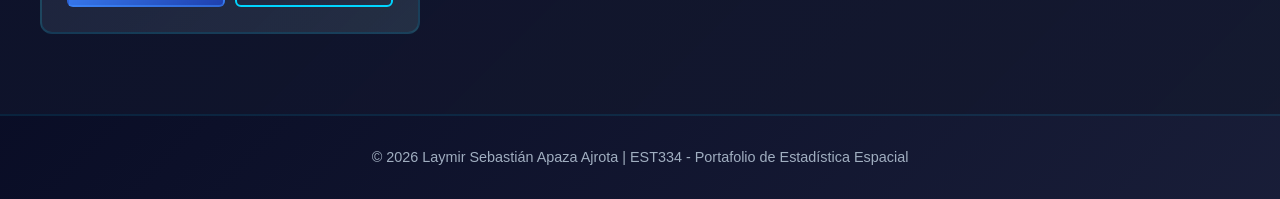
==== commit 858270cb: "PortafolioPDF implementado" ====
--- a/index.html
+++ b/index.html
@@ -146,7 +146,7 @@
                 </div>
                 <div class="tarea-buttons">
                     <!-- EDITAR AQUÍ: Cambiar por tu link del dashboard -->
-                    <a href="https://tu-dashboard.com" class="btn-preview" target="_blank">👁️ Ver dashboard →</a>
+                    <a href="https://laymir.shinyapps.io/LAYMIR_SHINY/" class="btn-preview" target="_blank">👁️ Ver dashboard →</a>
                 </div>
             </div>
 
@@ -189,7 +189,7 @@
                 </div>
                 <div class="tarea-buttons">
                     <button class="btn-preview" onclick="previewPDF('practicas/05_exposicion_articulo.pdf')">👁️ Vista previa</button>
-                    <a href="https://youtube.com" class="btn-youtube">🎬 YouTube</a>
+                    <a href="https://www.youtube.com/watch?v=8o8Z5d6Mm_c&t=15s" class="btn-youtube">🎬 YouTube</a>
                 </div>
             </div>
 
@@ -287,31 +287,11 @@
                 </div>
             </div>
 
+            
             <!-- Tarea 10 -->
             <div class="tarea-card tarea-10">
                 <div class="tarea-top">
                     <span class="tarea-id">tarea-10</span>
-                </div>
-                <h3 class="tarea-title">Tecnología de Datos Espaciales</h3>
-                <p class="tarea-desc">Aplicaciones y herramientas modernas en geoestadística.</p>
-                <div class="tarea-tags">
-                    <span class="tag">tecnología</span>
-                    <span class="tag">datos</span>
-                </div>
-                <div class="tarea-meta">
-                    <span class="tarea-date">📅 may 2026</span>
-                    <span class="tarea-status">COMPLETADA</span>
-                </div>
-                <div class="tarea-buttons">
-                    <button class="btn-preview" onclick="previewPDF('practicas/04_tecnologia_datos_espaciales.pdf')">👁️ Vista previa</button>
-                    <a href="practicas/04_tecnologia_datos_espaciales.pdf" class="btn-download" download>📥 Descargar</a>
-                </div>
-            </div>
-
-            <!-- Tarea 11 -->
-            <div class="tarea-card tarea-11">
-                <div class="tarea-top">
-                    <span class="tarea-id">tarea-11</span>
                 </div>
                 <h3 class="tarea-title">Artículo Final de Segunda Unidad</h3>
                 <p class="tarea-desc">Síntesis, conclusiones y perspectivas finales de la Unidad II.</p>
--- a/styles.css
+++ b/styles.css
@@ -21,13 +21,14 @@
 
 body {
     font-family: 'Poppins', sans-serif;
-    background: linear-gradient(135deg, #0a0e27 0%, #0f1535 50%, #1a0f35 100%);
+    background: #0a0e1a;
     color: var(--text-light);
     line-height: 1.6;
     position: relative;
     overflow-x: hidden;
 }
 
+/* Fondo oscuro con patrón geométrico 3D */
 body::before {
     content: '';
     position: fixed;
@@ -35,23 +36,29 @@
     left: 0;
     width: 100%;
     height: 100%;
+    background-color: #0a0e1a;
     background-image: 
-        url('data:image/svg+xml,<svg xmlns="http://www.w3.org/2000/svg" viewBox="0 0 1200 800"><defs><style>.line{stroke:rgba(0,212,255,0.1);stroke-width:1;fill:none}.point{fill:rgba(0,212,255,0.2)}</style></defs><g class="network"><line class="line" x1="100" y1="100" x2="300" y2="150"/><line class="line" x1="300" y1="150" x2="400" y2="80"/><line class="line" x1="400" y1="80" x2="250" y2="50"/><line class="line" x1="250" y1="50" x2="100" y2="100"/><circle class="point" cx="100" cy="100" r="3"/><circle class="point" cx="300" cy="150" r="3"/><circle class="point" cx="400" cy="80" r="3"/><circle class="point" cx="250" cy="50" r="3"/><line class="line" x1="500" y1="200" x2="700" y2="250"/><line class="line" x1="700" y1="250" x2="800" y2="150"/><line class="line" x1="800" y1="150" x2="600" y2="100"/><line class="line" x1="600" y1="100" x2="500" y2="200"/><circle class="point" cx="500" cy="200" r="3"/><circle class="point" cx="700" cy="250" r="3"/><circle class="point" cx="800" cy="150" r="3"/><circle class="point" cx="600" cy="100" r="3"/><line class="line" x1="900" y1="300" x2="1100" y2="350"/><line class="line" x1="1100" y1="350" x2="1000" y2="450"/><line class="line" x1="1000" y1="450" x2="800" y2="400"/><line class="line" x1="800" y1="400" x2="900" y2="300"/><circle class="point" cx="900" cy="300" r="3"/><circle class="point" cx="1100" cy="350" r="3"/><circle class="point" cx="1000" cy="450" r="3"/><circle class="point" cx="800" cy="400" r="3"/><line class="line" x1="200" y1="500" x2="400" y2="550"/><line class="line" x1="400" y1="550" x2="500" y2="650"/><line class="line" x1="500" y1="650" x2="300" y2="700"/><line class="line" x1="300" y1="700" x2="100" y2="600"/><line class="line" x1="100" y1="600" x2="200" y2="500"/><circle class="point" cx="200" cy="500" r="3"/><circle class="point" cx="400" cy="550" r="3"/><circle class="point" cx="500" cy="650" r="3"/><circle class="point" cx="300" cy="700" r="3"/><circle class="point" cx="100" cy="600" r="3"/><line class="line" x1="700" y1="500" x2="900" y2="550"/><line class="line" x1="900" y1="550" x2="1000" y2="650"/><line class="line" x1="1000" y1="650" x2="800" y2="700"/><line class="line" x1="800" y1="700" x2="600" y2="600"/><line class="line" x1="600" y1="600" x2="700" y2="500"/><circle class="point" cx="700" cy="500" r="3"/><circle class="point" cx="900" cy="550" r="3"/><circle class="point" cx="1000" cy="650" r="3"/><circle class="point" cx="800" cy="700" r="3"/><circle class="point" cx="600" cy="600" r="3"/></g></svg>');
+        url('data:image/svg+xml,<svg xmlns="http://www.w3.org/2000/svg" viewBox="0 0 1200 800"><defs><style>.line{stroke:rgba(0,200,255,0.15);stroke-width:1.5;fill:none}.point{fill:rgba(0,200,255,0.3);filter:drop-shadow(0 0 3px rgba(0,200,255,0.5))}</style></defs><g class="network"><line class="line" x1="150" y1="80" x2="380" y2="120"/><line class="line" x1="380" y1="120" x2="450" y2="40"/><line class="line" x1="450" y1="40" x2="250" y2="20"/><line class="line" x1="250" y1="20" x2="150" y2="80"/><line class="line" x1="150" y1="80" x2="320" y2="200"/><line class="line" x1="380" y1="120" x2="520" y2="180"/><circle class="point" cx="150" cy="80" r="4"/><circle class="point" cx="380" cy="120" r="4"/><circle class="point" cx="450" cy="40" r="4"/><circle class="point" cx="250" cy="20" r="4"/><circle class="point" cx="320" cy="200" r="4"/><circle class="point" cx="520" cy="180" r="4"/><line class="line" x1="600" y1="150" x2="800" y2="200"/><line class="line" x1="800" y1="200" x2="900" y2="100"/><line class="line" x1="900" y1="100" x2="700" y2="50"/><line class="line" x1="700" y1="50" x2="600" y2="150"/><line class="line" x1="600" y1="150" x2="750" y2="300"/><line class="line" x1="800" y1="200" x2="950" y2="280"/><circle class="point" cx="600" cy="150" r="4"/><circle class="point" cx="800" cy="200" r="4"/><circle class="point" cx="900" cy="100" r="4"/><circle class="point" cx="700" cy="50" r="4"/><circle class="point" cx="750" cy="300" r="4"/><circle class="point" cx="950" cy="280" r="4"/><line class="line" x1="100" y1="400" x2="350" y2="450"/><line class="line" x1="350" y1="450" x2="420" y2="560"/><line class="line" x1="420" y1="560" x2="180" y2="600"/><line class="line" x1="180" y1="600" x2="50" y2="480"/><line class="line" x1="50" y1="480" x2="100" y2="400"/><circle class="point" cx="100" cy="400" r="4"/><circle class="point" cx="350" cy="450" r="4"/><circle class="point" cx="420" cy="560" r="4"/><circle class="point" cx="180" cy="600" r="4"/><circle class="point" cx="50" cy="480" r="4"/><line class="line" x1="700" y1="450" x2="950" y2="500"/><line class="line" x1="950" y1="500" x2="1050" y2="600"/><line class="line" x1="1050" y1="600" x2="800" y2="650"/><line class="line" x1="800" y1="650" x2="600" y2="550"/><line class="line" x1="600" y1="550" x2="700" y2="450"/><circle class="point" cx="700" cy="450" r="4"/><circle class="point" cx="950" cy="500" r="4"/><circle class="point" cx="1050" cy="600" r="4"/><circle class="point" cx="800" cy="650" r="4"/><circle class="point" cx="600" cy="550" r="4"/></g></svg>');
     background-size: cover;
     background-attachment: fixed;
     background-position: center;
+    background-repeat: no-repeat;
     pointer-events: none;
-    z-index: -1;
-    opacity: 0.6;
+    z-index: 0;
+}
+
+body > * {
+    position: relative;
+    z-index: 1;
 }
 
 /* ===== HERO SECTION ===== */
 .hero {
-    background: linear-gradient(135deg, #0088cc 0%, #00d4ff 25%, #7c3aed 75%, #ff006e 100%);
+    background: linear-gradient(135deg, #0a0e1a 0%, #1a1f3a 50%, #0f2a4a 100%);
     padding: 60px 20px;
     position: relative;
     overflow: hidden;
-    box-shadow: 0 20px 60px rgba(0, 212, 255, 0.3);
+    box-shadow: 0 20px 60px rgba(0, 0, 0, 0.6);
 }
 
 .navbar-hero {
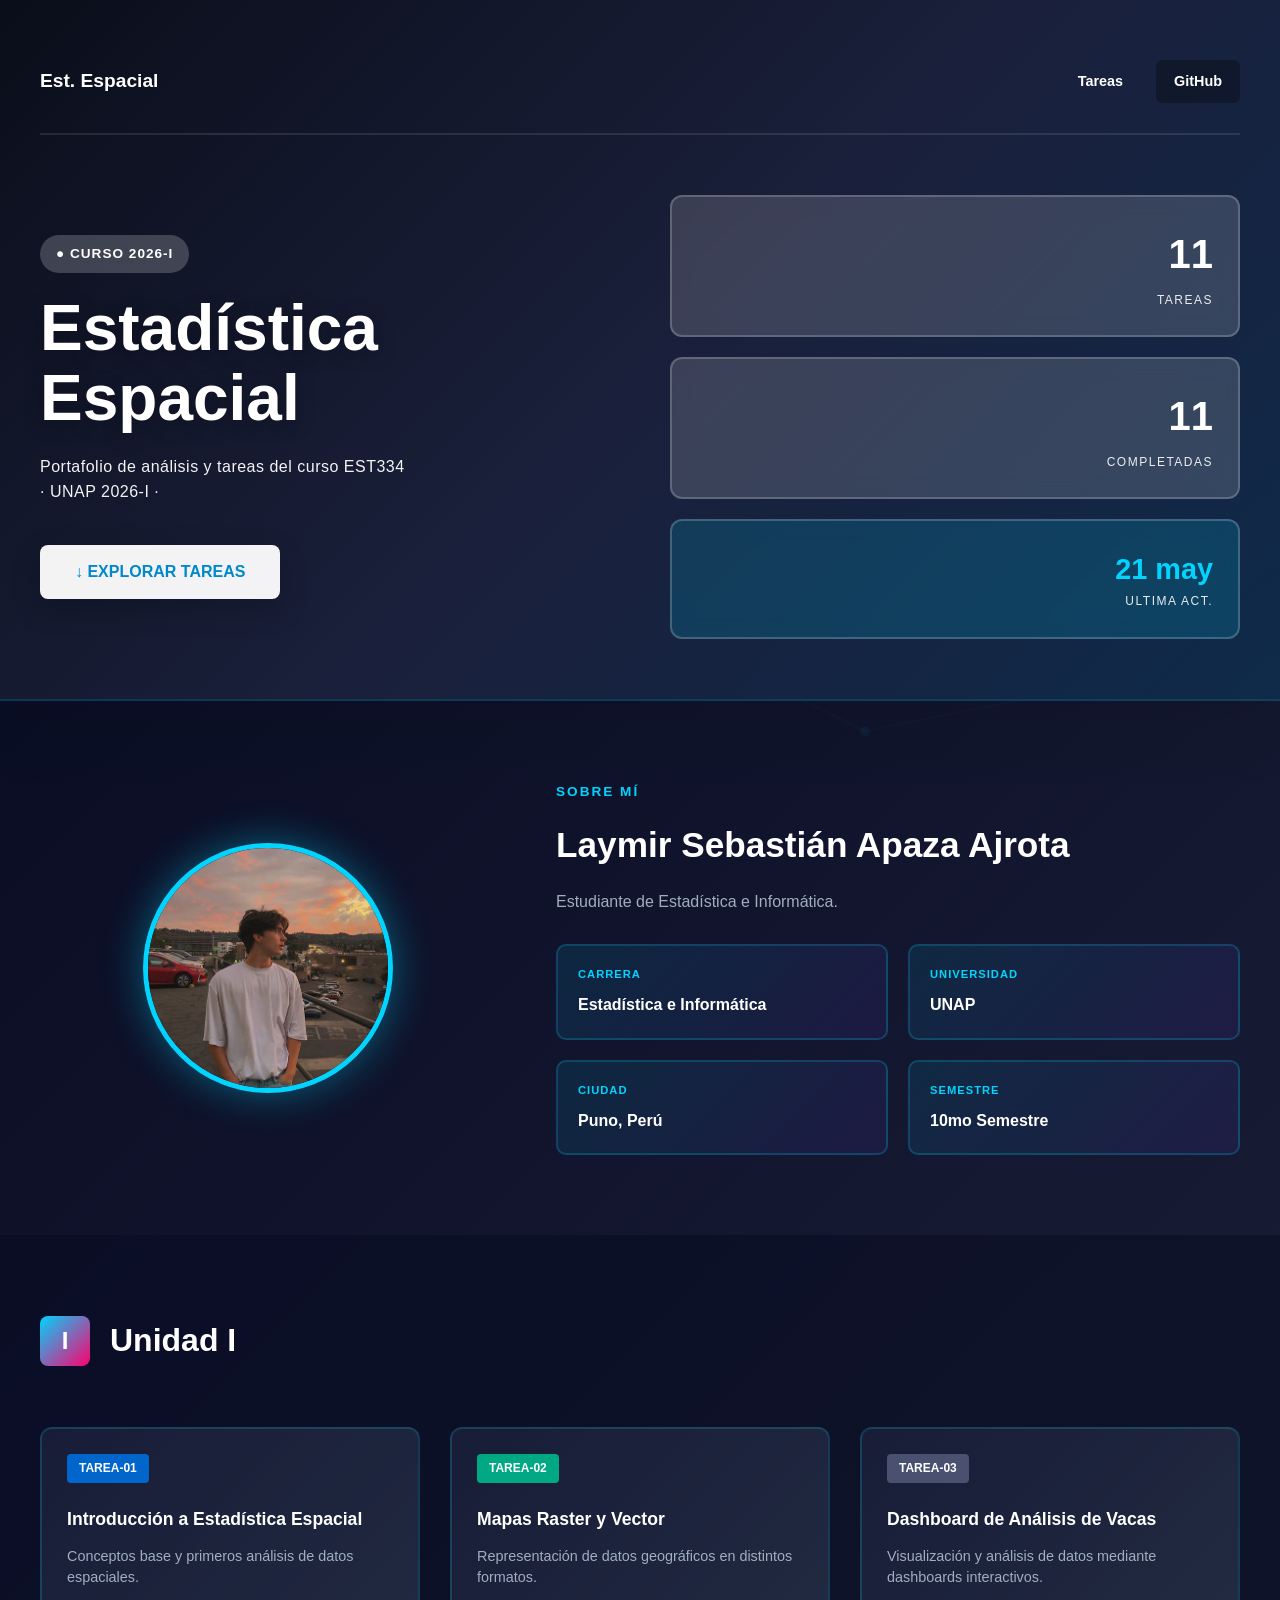
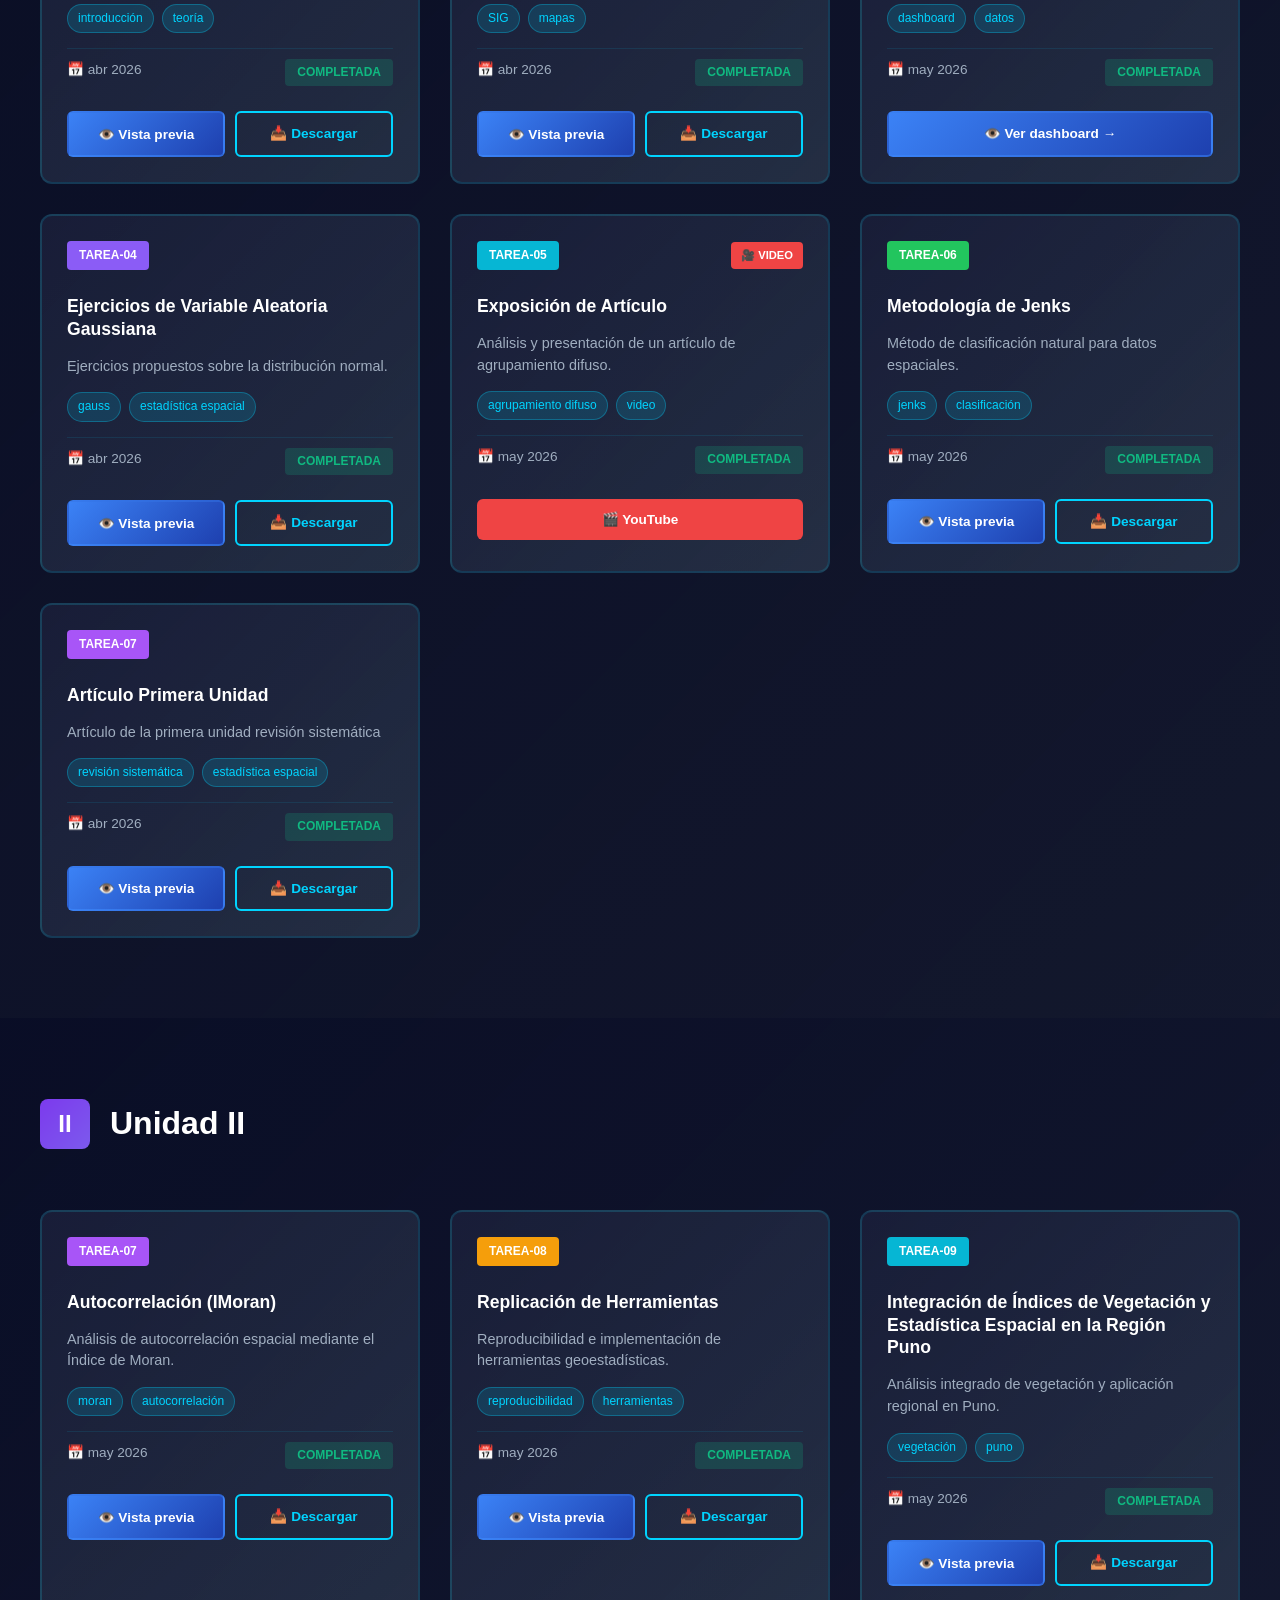
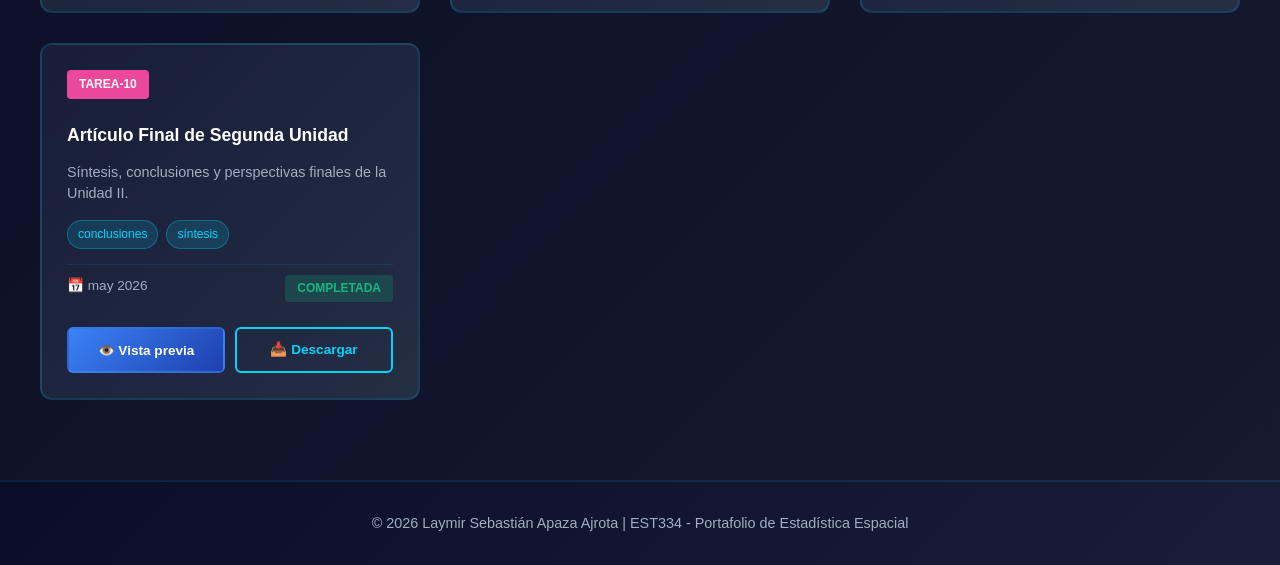
==== commit 91b509f8: "PortafolioPDF youtube" ====
--- a/index.html
+++ b/index.html
@@ -188,7 +188,6 @@
                     <span class="tarea-status">COMPLETADA</span>
                 </div>
                 <div class="tarea-buttons">
-                    <button class="btn-preview" onclick="previewPDF('practicas/05_exposicion_articulo.pdf')">👁️ Vista previa</button>
                     <a href="https://www.youtube.com/watch?v=8o8Z5d6Mm_c&t=15s" class="btn-youtube">🎬 YouTube</a>
                 </div>
             </div>
@@ -211,6 +210,26 @@
                 <div class="tarea-buttons">
                     <button class="btn-preview" onclick="previewPDF('practicas/06_metodologia_jenks.pdf')">👁️ Vista previa</button>
                     <a href="practicas/06_metodologia_jenks.pdf" class="btn-download" download>📥 Descargar</a>
+                </div>
+            </div>
+
+            <div class="tarea-card tarea-7">
+                <div class="tarea-top">
+                    <span class="tarea-id">tarea-07</span>
+                </div>
+                <h3 class="tarea-title">Artículo Primera Unidad</h3>
+                <p class="tarea-desc">Artículo de la primera unidad revisión sistemática </p>
+                <div class="tarea-tags">
+                    <span class="tag">revisión sistemática</span>
+                    <span class="tag">estadística espacial</span>
+                </div>
+                <div class="tarea-meta">
+                    <span class="tarea-date">📅 abr 2026</span>
+                    <span class="tarea-status">COMPLETADA</span>
+                </div>
+                <div class="tarea-buttons">
+                    <button class="btn-preview" onclick="previewPDF('practicas/07_articulo_primera_unidad.pdf')">👁️ Vista previa</button>
+                    <a href="practicas/07_articulo_primera_unidad.pdf" class="btn-download" download>📥 Descargar</a>
                 </div>
             </div>
         </div>
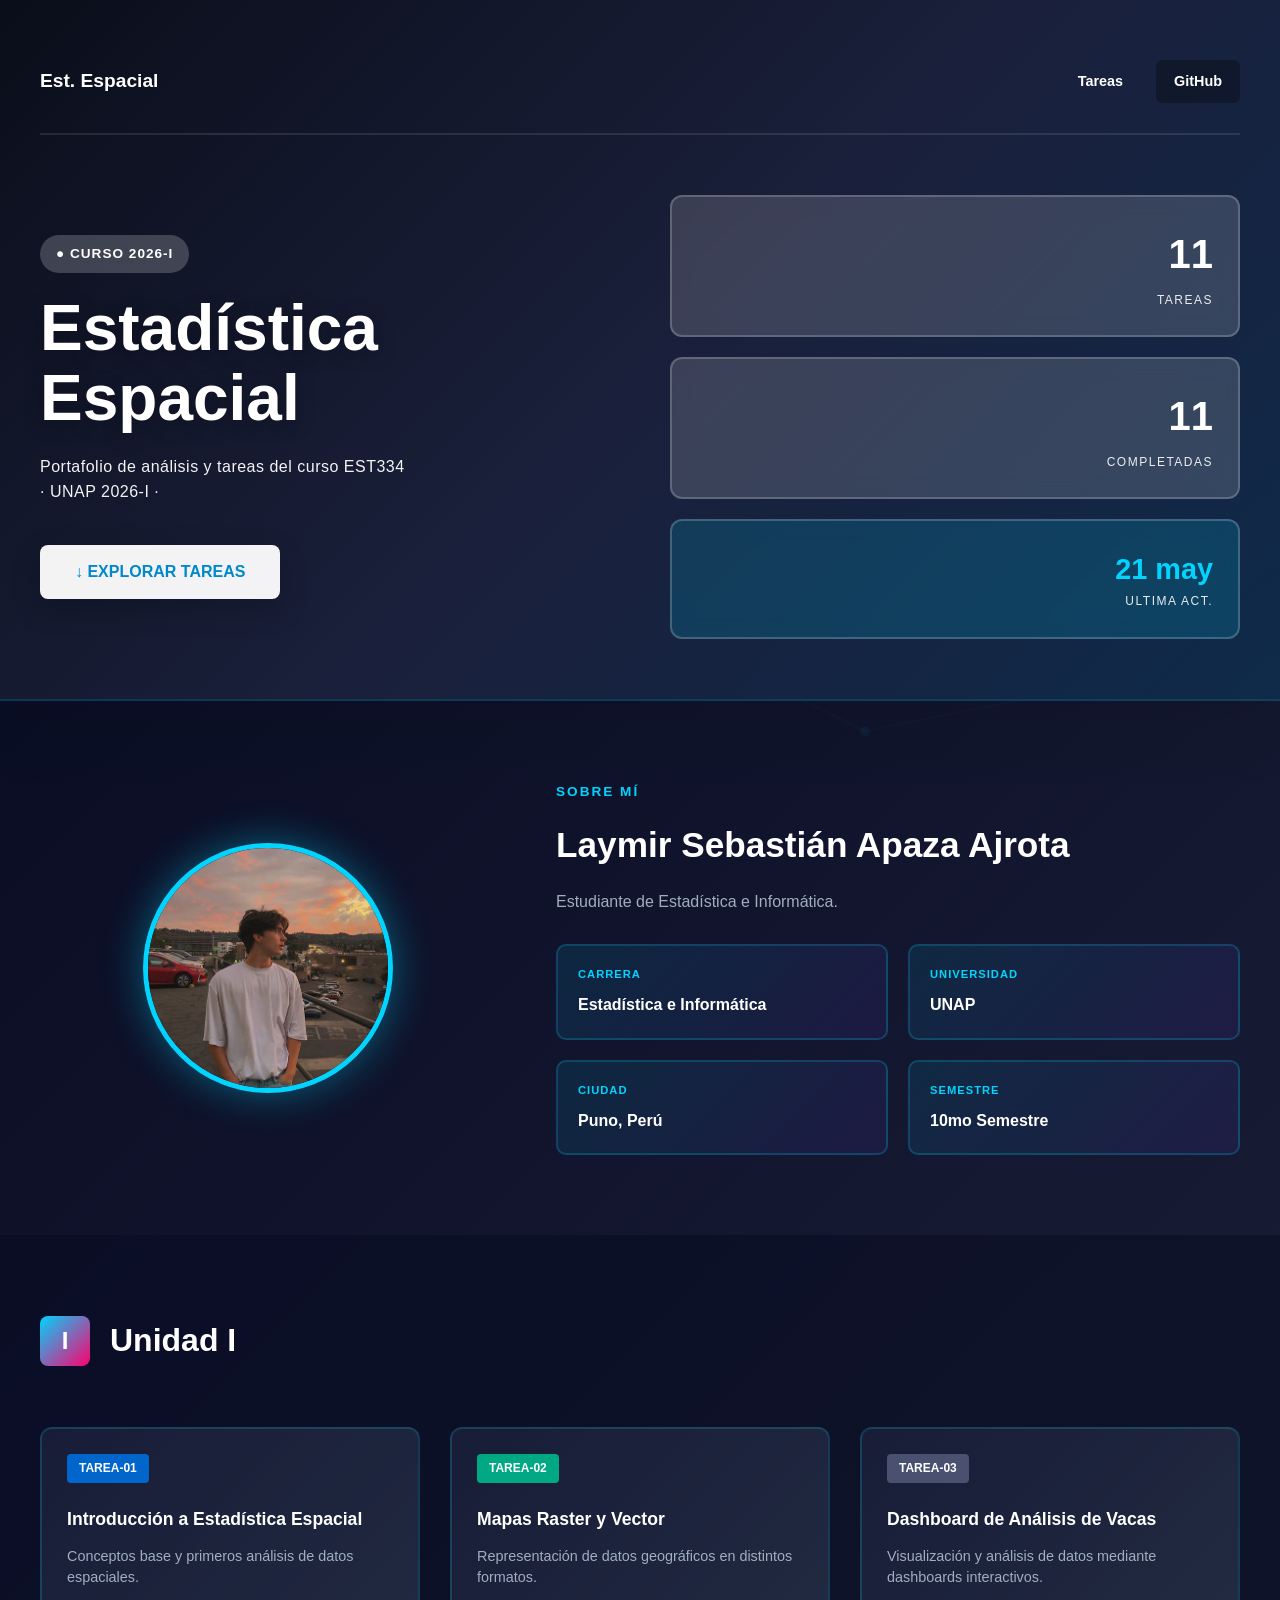
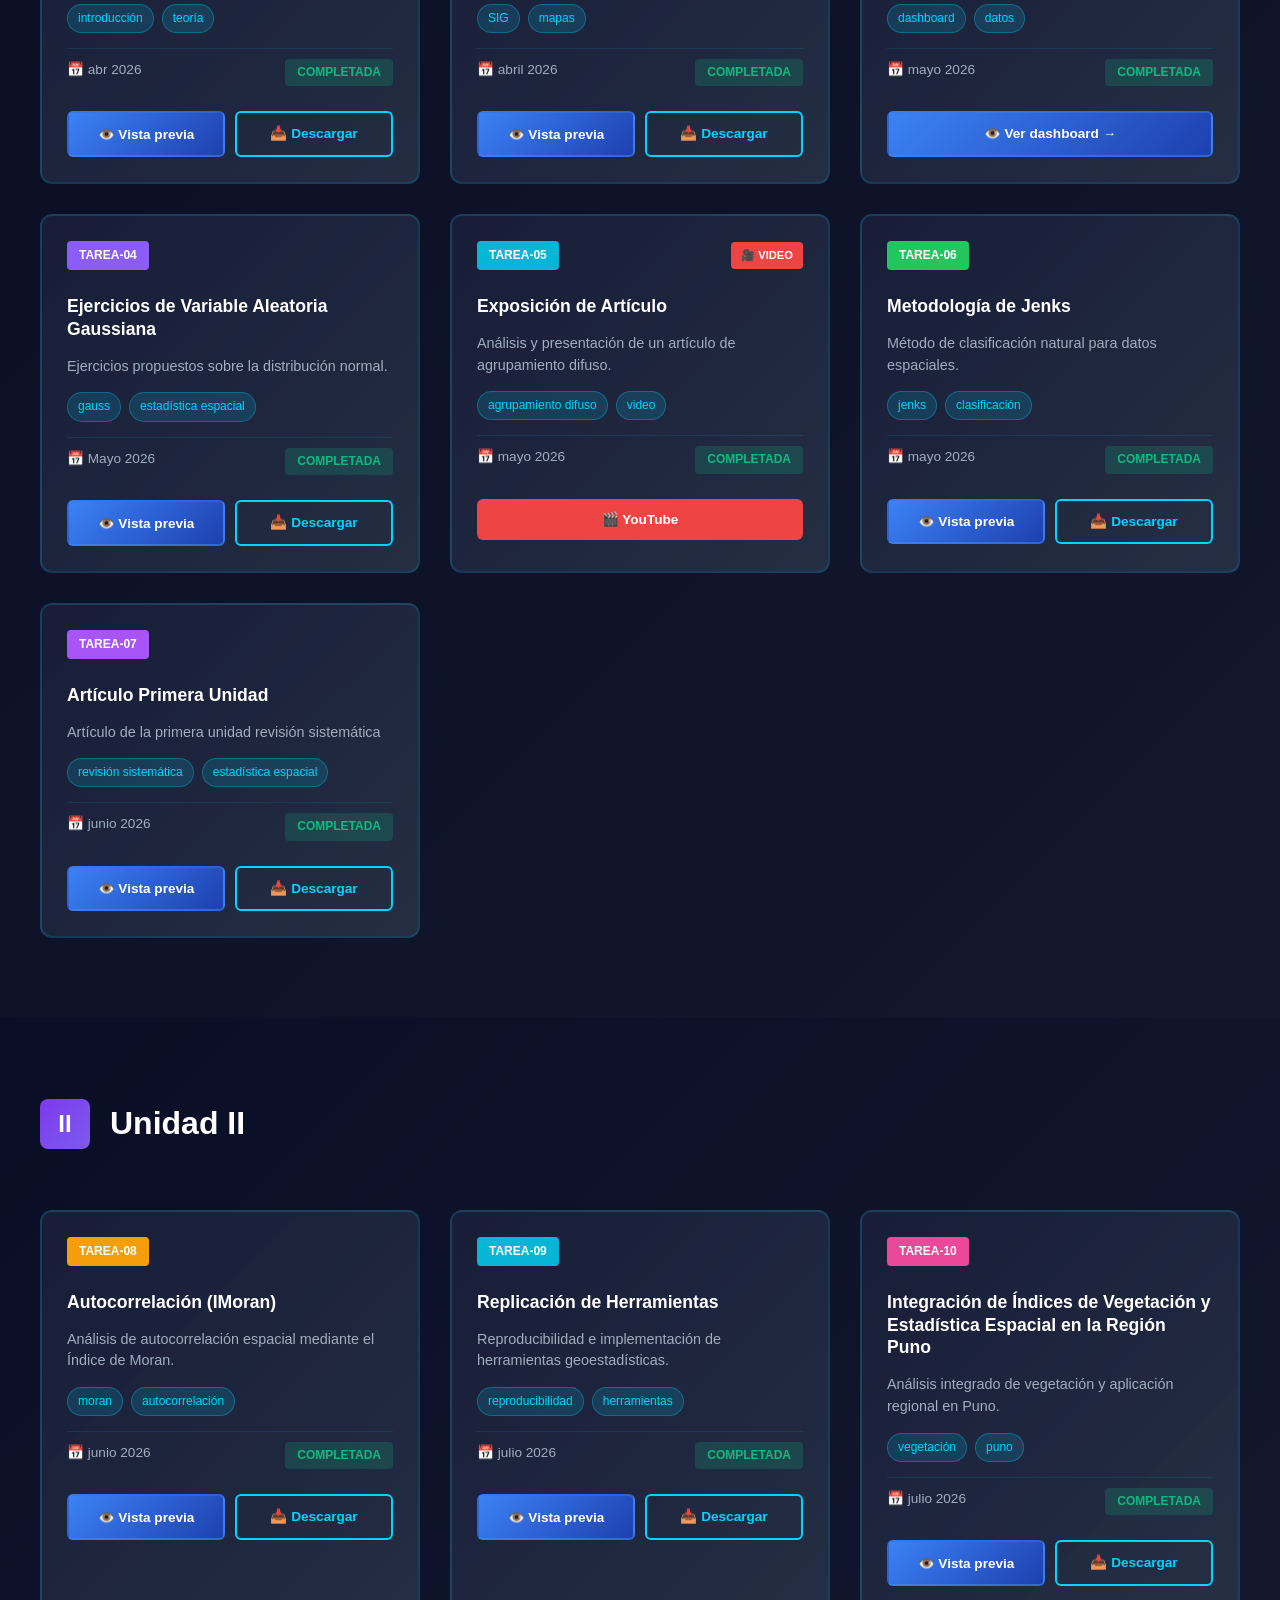
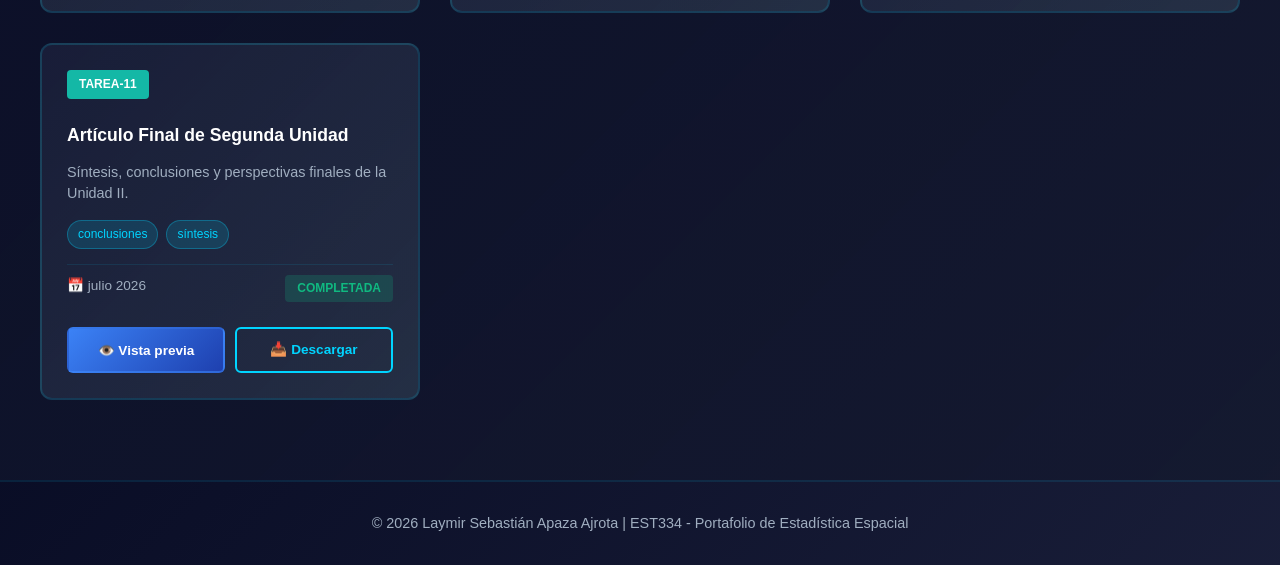
==== commit 2aecc32c: "Portafolio fechas" ====
--- a/index.html
+++ b/index.html
@@ -120,7 +120,7 @@
                     <span class="tag">mapas</span>
                 </div>
                 <div class="tarea-meta">
-                    <span class="tarea-date">📅 abr 2026</span>
+                    <span class="tarea-date">📅 abril 2026</span>
                     <span class="tarea-status">COMPLETADA</span>
                 </div>
                 <div class="tarea-buttons">
@@ -141,7 +141,7 @@
                     <span class="tag">datos</span>
                 </div>
                 <div class="tarea-meta">
-                    <span class="tarea-date">📅 may 2026</span>
+                    <span class="tarea-date">📅 mayo 2026</span>
                     <span class="tarea-status">COMPLETADA</span>
                 </div>
                 <div class="tarea-buttons">
@@ -162,7 +162,7 @@
                     <span class="tag">estadística espacial</span>
                 </div>
                 <div class="tarea-meta">
-                    <span class="tarea-date">📅 abr 2026</span>
+                    <span class="tarea-date">📅 Mayo 2026</span>
                     <span class="tarea-status">COMPLETADA</span>
                 </div>
                 <div class="tarea-buttons">
@@ -184,7 +184,7 @@
                     <span class="tag">video</span>
                 </div>
                 <div class="tarea-meta">
-                    <span class="tarea-date">📅 may 2026</span>
+                    <span class="tarea-date">📅 mayo 2026</span>
                     <span class="tarea-status">COMPLETADA</span>
                 </div>
                 <div class="tarea-buttons">
@@ -204,7 +204,7 @@
                     <span class="tag">clasificación</span>
                 </div>
                 <div class="tarea-meta">
-                    <span class="tarea-date">📅 may 2026</span>
+                    <span class="tarea-date">📅 mayo 2026</span>
                     <span class="tarea-status">COMPLETADA</span>
                 </div>
                 <div class="tarea-buttons">
@@ -224,7 +224,7 @@
                     <span class="tag">estadística espacial</span>
                 </div>
                 <div class="tarea-meta">
-                    <span class="tarea-date">📅 abr 2026</span>
+                    <span class="tarea-date">📅 junio 2026</span>
                     <span class="tarea-status">COMPLETADA</span>
                 </div>
                 <div class="tarea-buttons">
@@ -243,10 +243,10 @@
         </div>
 
         <div class="tareas-grid">
-            <!-- Tarea 7 -->
-            <div class="tarea-card tarea-7">
-                <div class="tarea-top">
-                    <span class="tarea-id">tarea-07</span>
+            <!-- Tarea 8 -->
+            <div class="tarea-card tarea-8">
+                <div class="tarea-top">
+                    <span class="tarea-id">tarea-08</span>
                 </div>
                 <h3 class="tarea-title">Autocorrelación (IMoran)</h3>
                 <p class="tarea-desc">Análisis de autocorrelación espacial mediante el Índice de Moran.</p>
@@ -255,7 +255,7 @@
                     <span class="tag">autocorrelación</span>
                 </div>
                 <div class="tarea-meta">
-                    <span class="tarea-date">📅 may 2026</span>
+                    <span class="tarea-date">📅 junio 2026</span>
                     <span class="tarea-status">COMPLETADA</span>
                 </div>
                 <div class="tarea-buttons">
@@ -264,10 +264,10 @@
                 </div>
             </div>
 
-            <!-- Tarea 8 -->
-            <div class="tarea-card tarea-8">
-                <div class="tarea-top">
-                    <span class="tarea-id">tarea-08</span>
+            <!-- Tarea 9 -->
+            <div class="tarea-card tarea-9">
+                <div class="tarea-top">
+                    <span class="tarea-id">tarea-09</span>
                 </div>
                 <h3 class="tarea-title">Replicación de Herramientas</h3>
                 <p class="tarea-desc">Reproducibilidad e implementación de herramientas geoestadísticas.</p>
@@ -276,7 +276,7 @@
                     <span class="tag">herramientas</span>
                 </div>
                 <div class="tarea-meta">
-                    <span class="tarea-date">📅 may 2026</span>
+                    <span class="tarea-date">📅 julio 2026</span>
                     <span class="tarea-status">COMPLETADA</span>
                 </div>
                 <div class="tarea-buttons">
@@ -285,10 +285,10 @@
                 </div>
             </div>
 
-            <!-- Tarea 9 -->
-            <div class="tarea-card tarea-9">
-                <div class="tarea-top">
-                    <span class="tarea-id">tarea-09</span>
+            <!-- Tarea 10 -->
+            <div class="tarea-card tarea-10">
+                <div class="tarea-top">
+                    <span class="tarea-id">tarea-10</span>
                 </div>
                 <h3 class="tarea-title">Integración de Índices de Vegetación y Estadística Espacial en la Región Puno</h3>
                 <p class="tarea-desc">Análisis integrado de vegetación y aplicación regional en Puno.</p>
@@ -297,7 +297,7 @@
                     <span class="tag">puno</span>
                 </div>
                 <div class="tarea-meta">
-                    <span class="tarea-date">📅 may 2026</span>
+                    <span class="tarea-date">📅 julio 2026</span>
                     <span class="tarea-status">COMPLETADA</span>
                 </div>
                 <div class="tarea-buttons">
@@ -307,10 +307,10 @@
             </div>
 
             
-            <!-- Tarea 10 -->
-            <div class="tarea-card tarea-10">
-                <div class="tarea-top">
-                    <span class="tarea-id">tarea-10</span>
+            <!-- Tarea 11 -->
+            <div class="tarea-card tarea-11">
+                <div class="tarea-top">
+                    <span class="tarea-id">tarea-11</span>
                 </div>
                 <h3 class="tarea-title">Artículo Final de Segunda Unidad</h3>
                 <p class="tarea-desc">Síntesis, conclusiones y perspectivas finales de la Unidad II.</p>
@@ -319,7 +319,7 @@
                     <span class="tag">síntesis</span>
                 </div>
                 <div class="tarea-meta">
-                    <span class="tarea-date">📅 may 2026</span>
+                    <span class="tarea-date">📅 julio 2026</span>
                     <span class="tarea-status">COMPLETADA</span>
                 </div>
                 <div class="tarea-buttons">
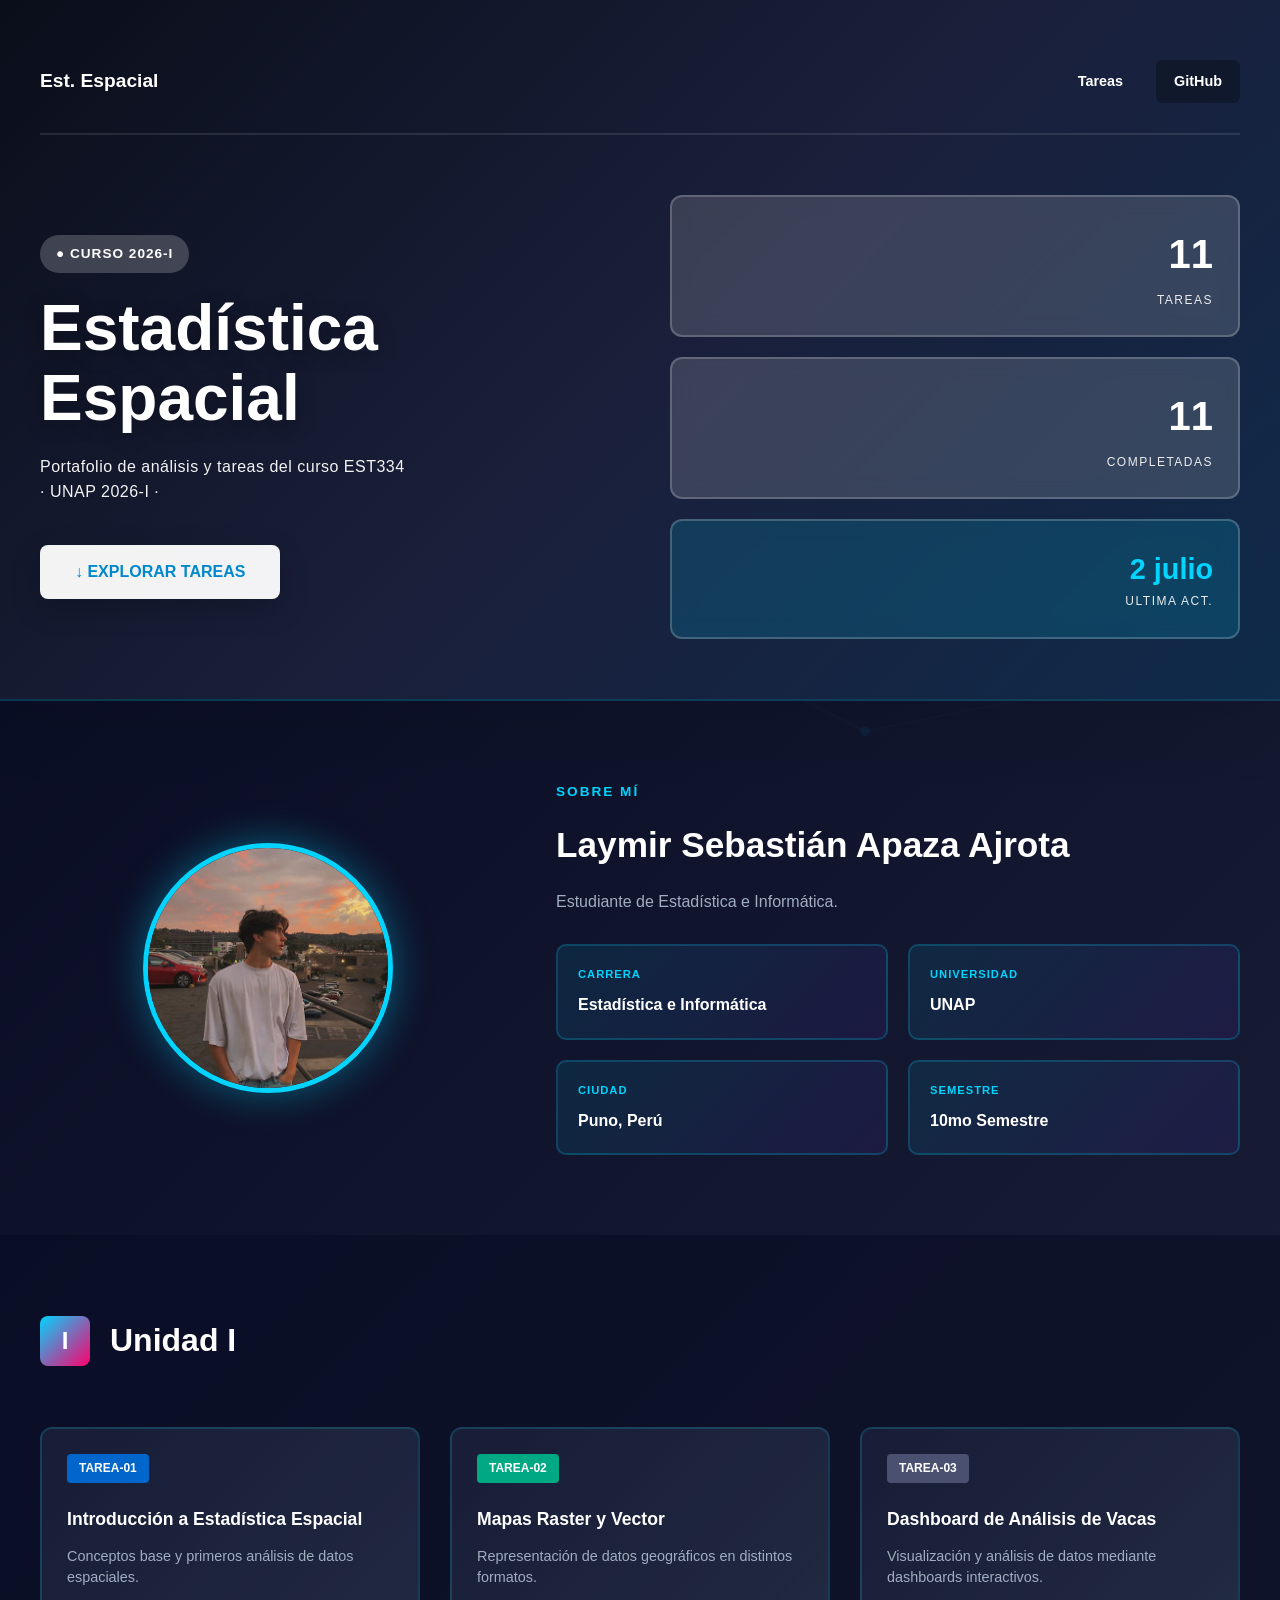
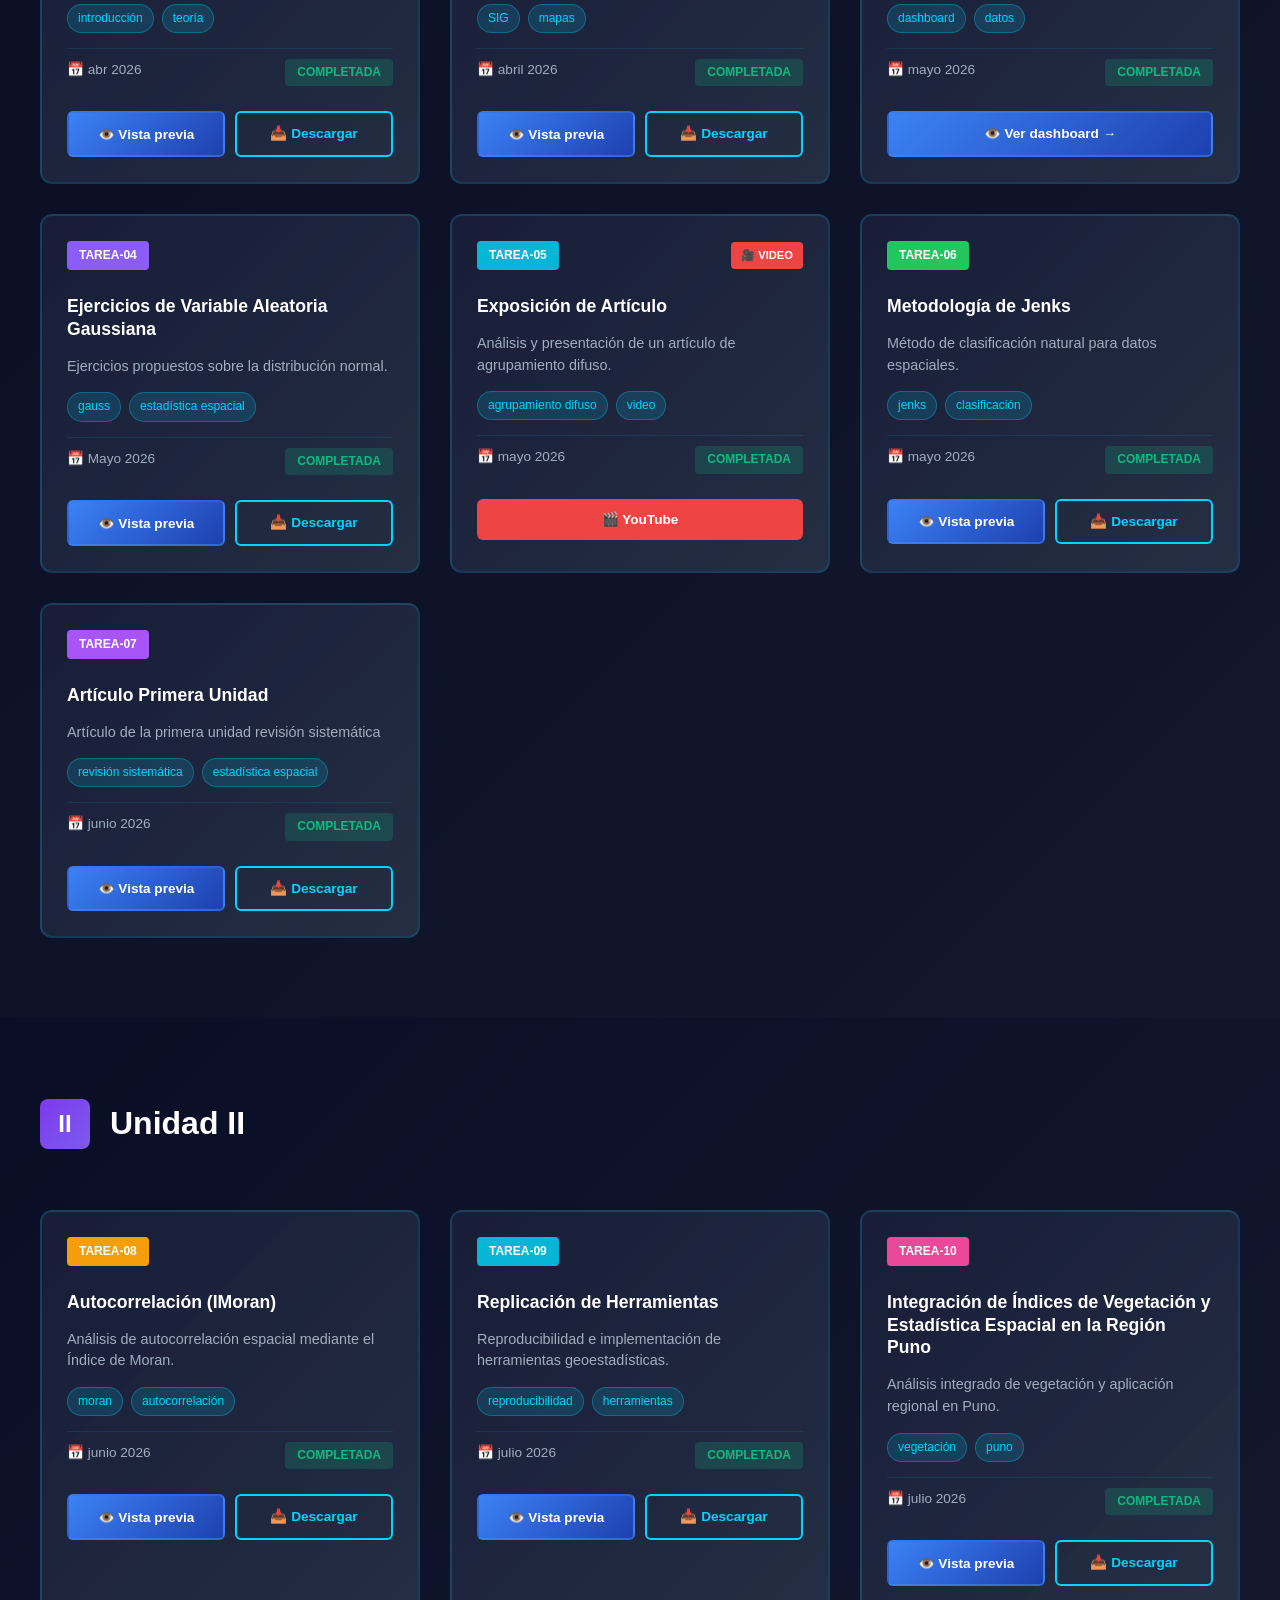
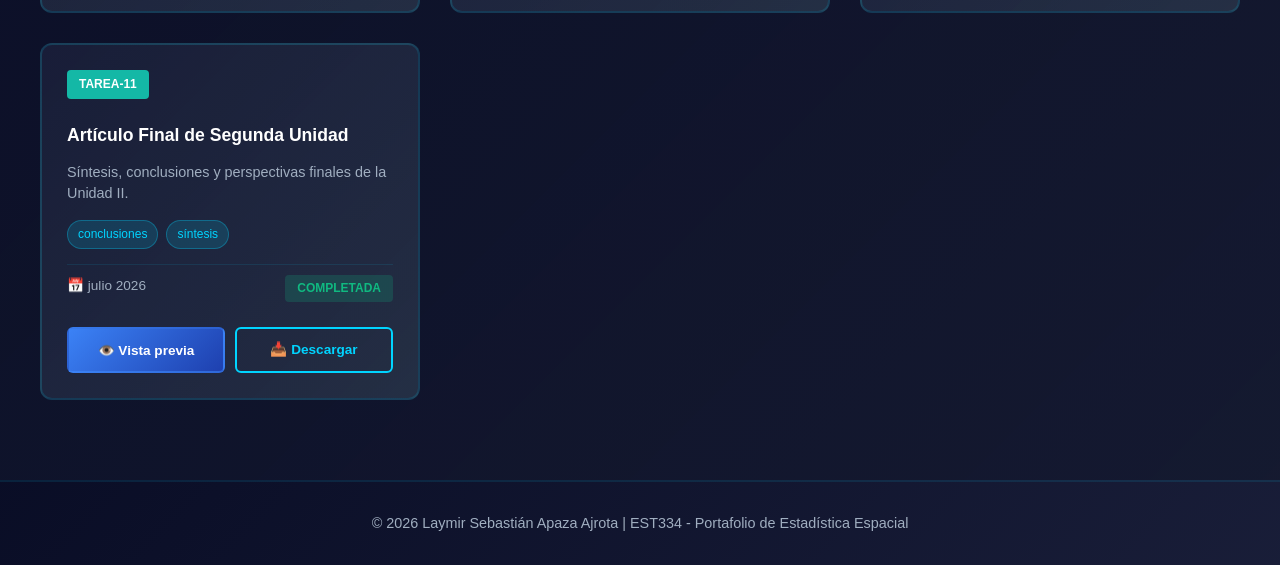
==== commit d220e9c6: "Portafolio fechas" ====
--- a/index.html
+++ b/index.html
@@ -36,7 +36,7 @@
                     <span class="stat-label">COMPLETADAS</span>
                 </div>
                 <div class="stat-box date-box">
-                    <span class="stat-date">21 may</span>
+                    <span class="stat-date">2 julio</span>
                     <span class="stat-label">ULTIMA ACT.</span>
                 </div>
             </div>
